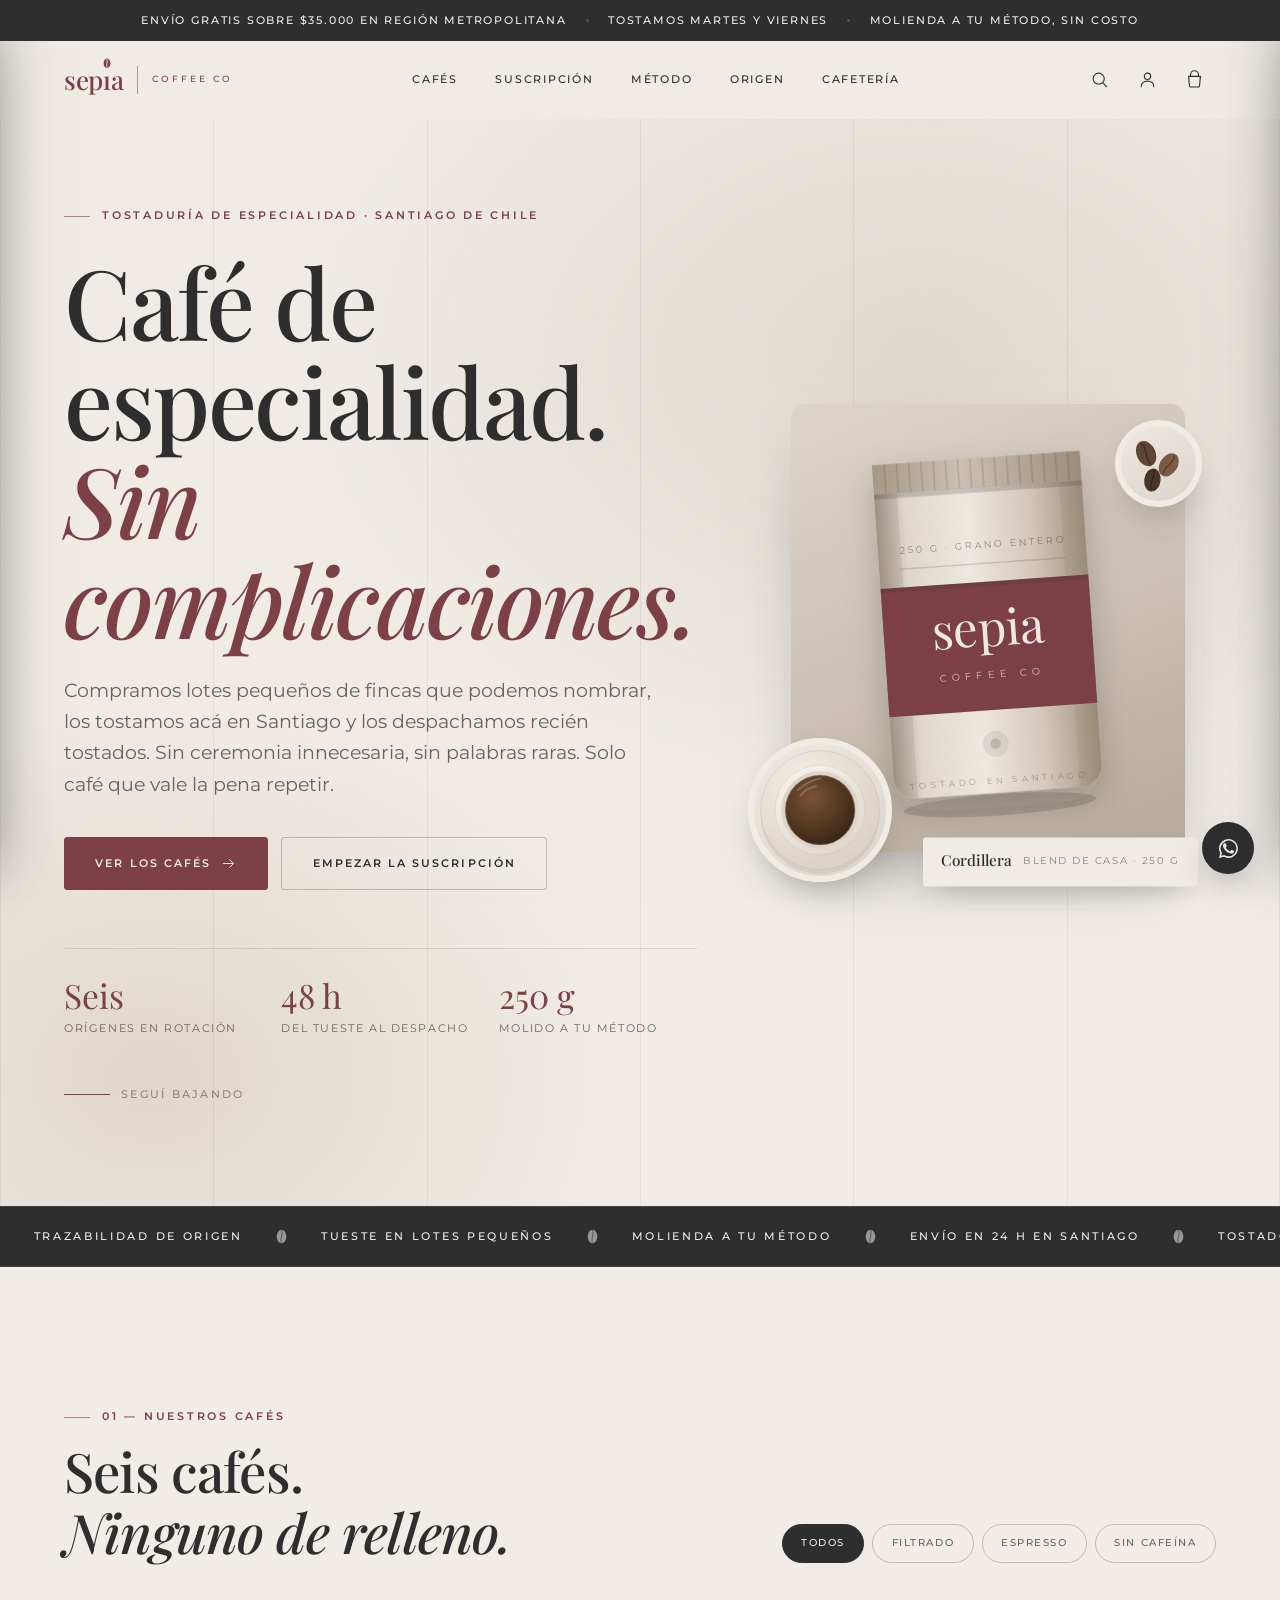
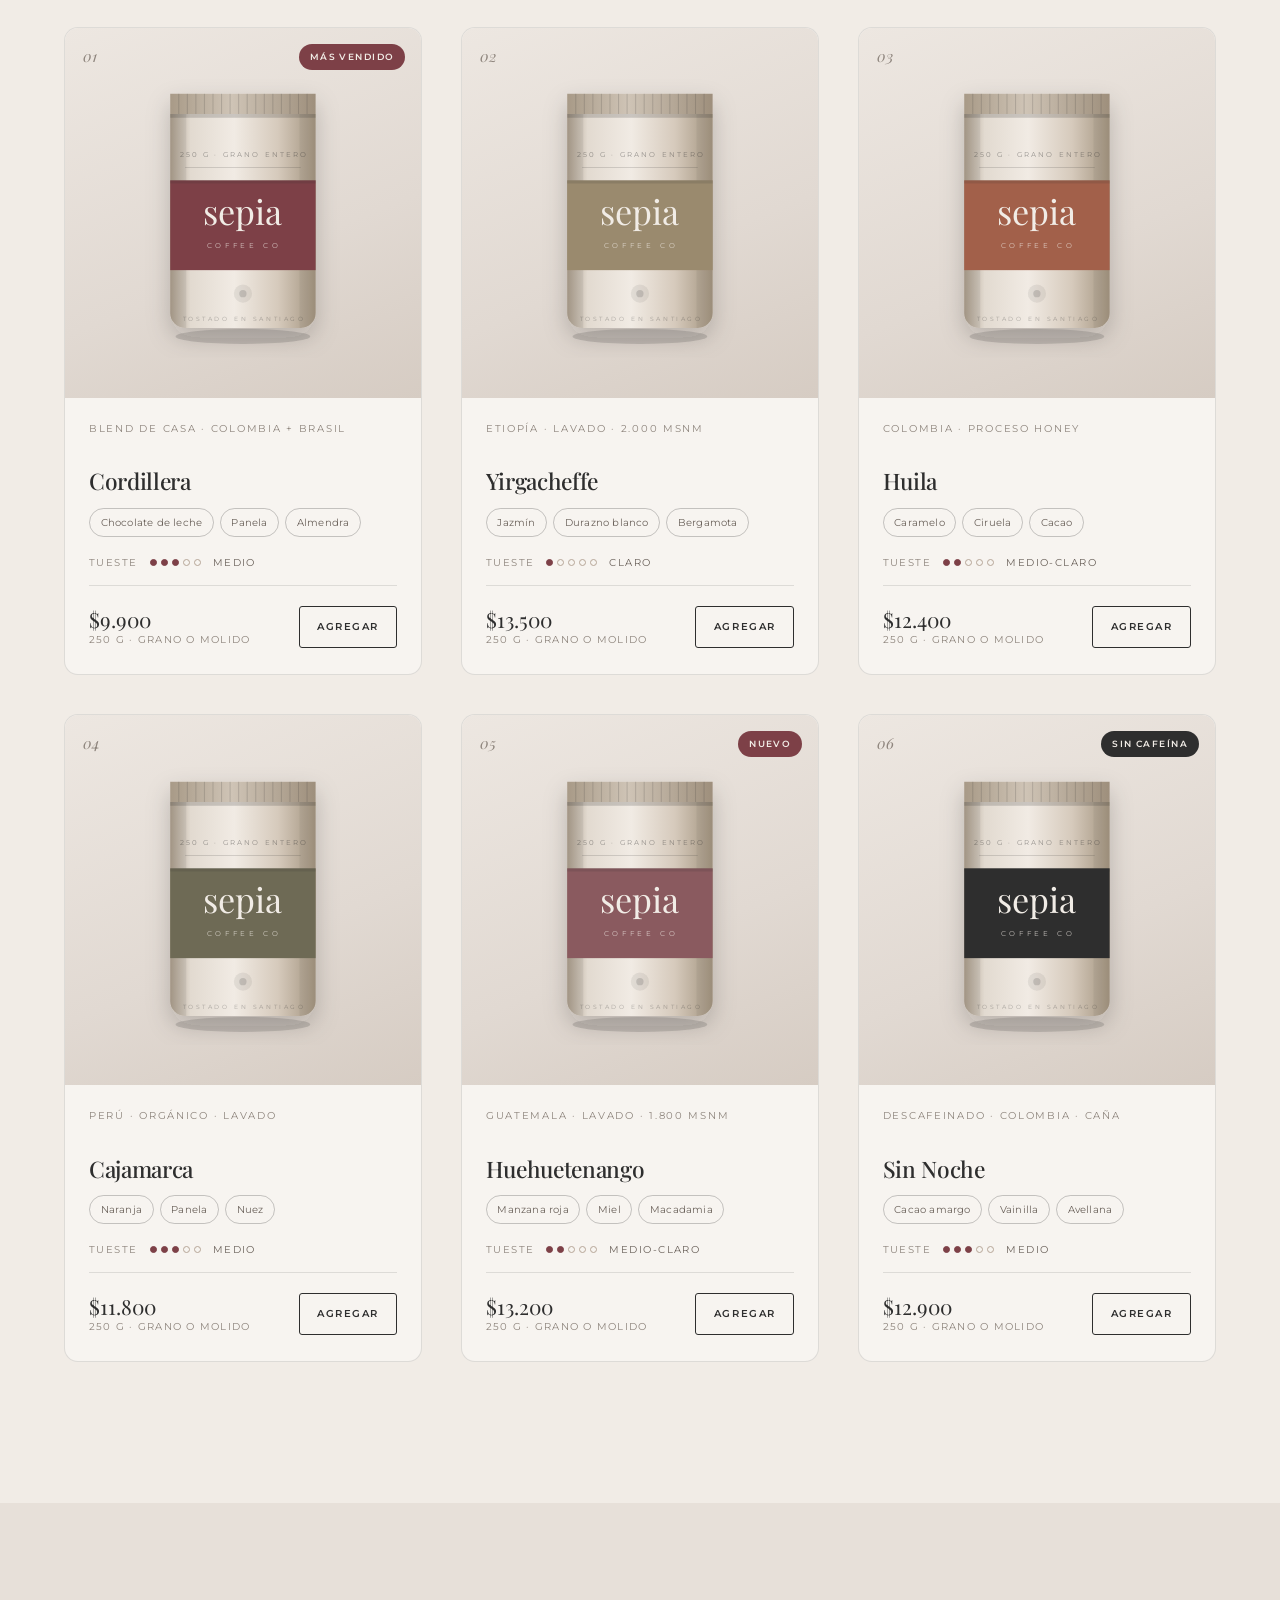
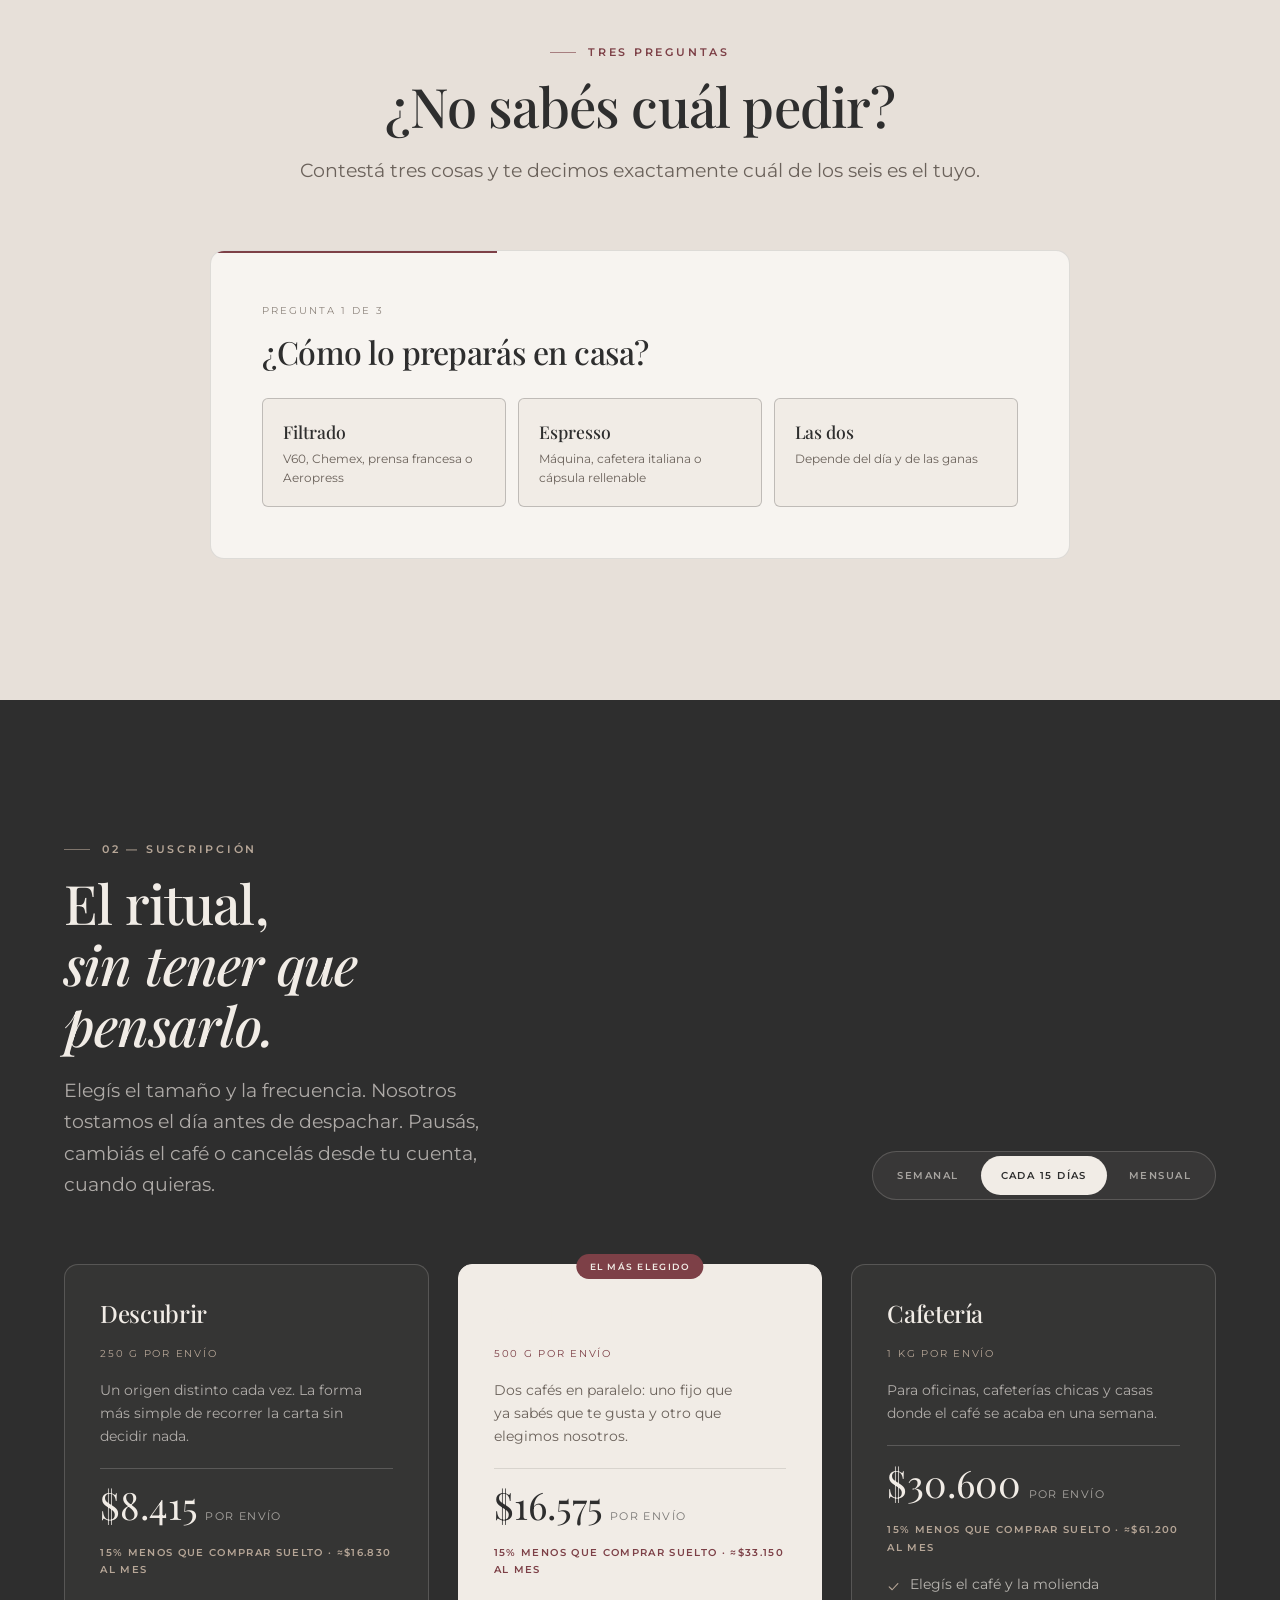
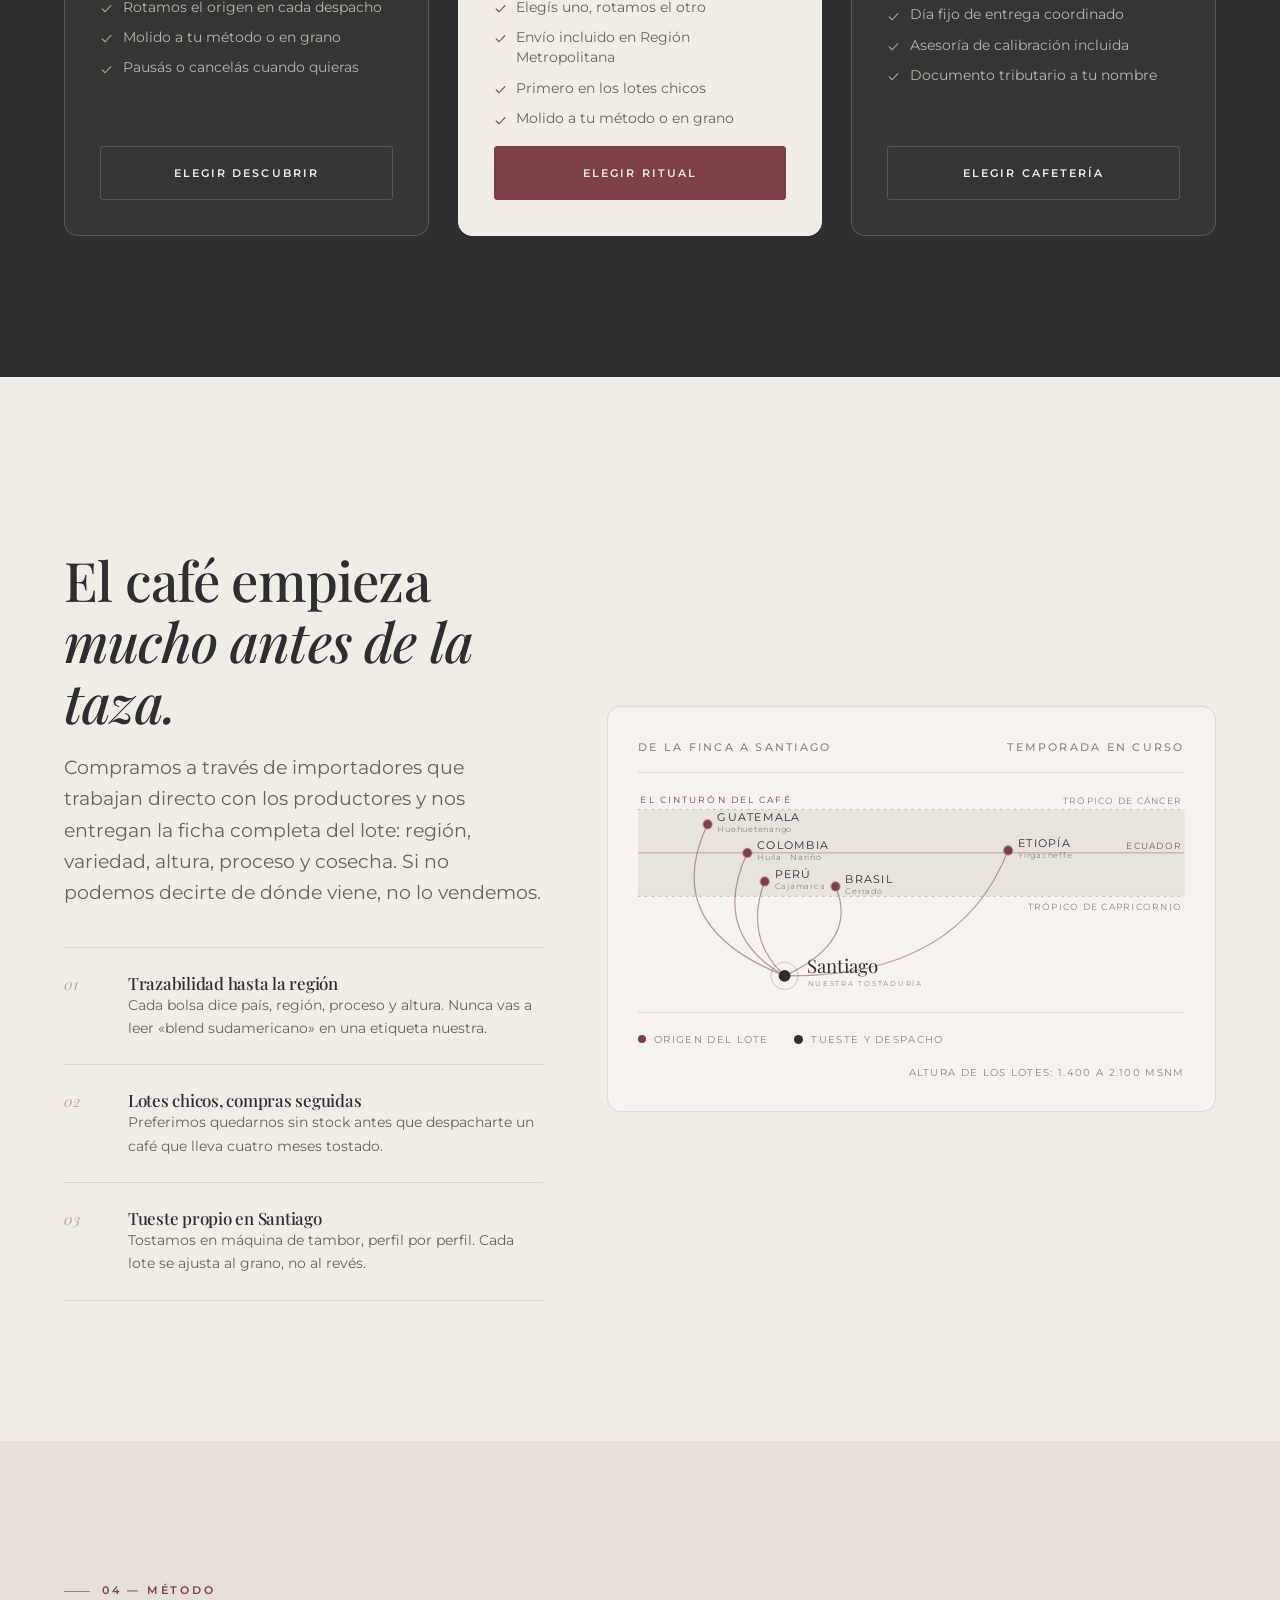
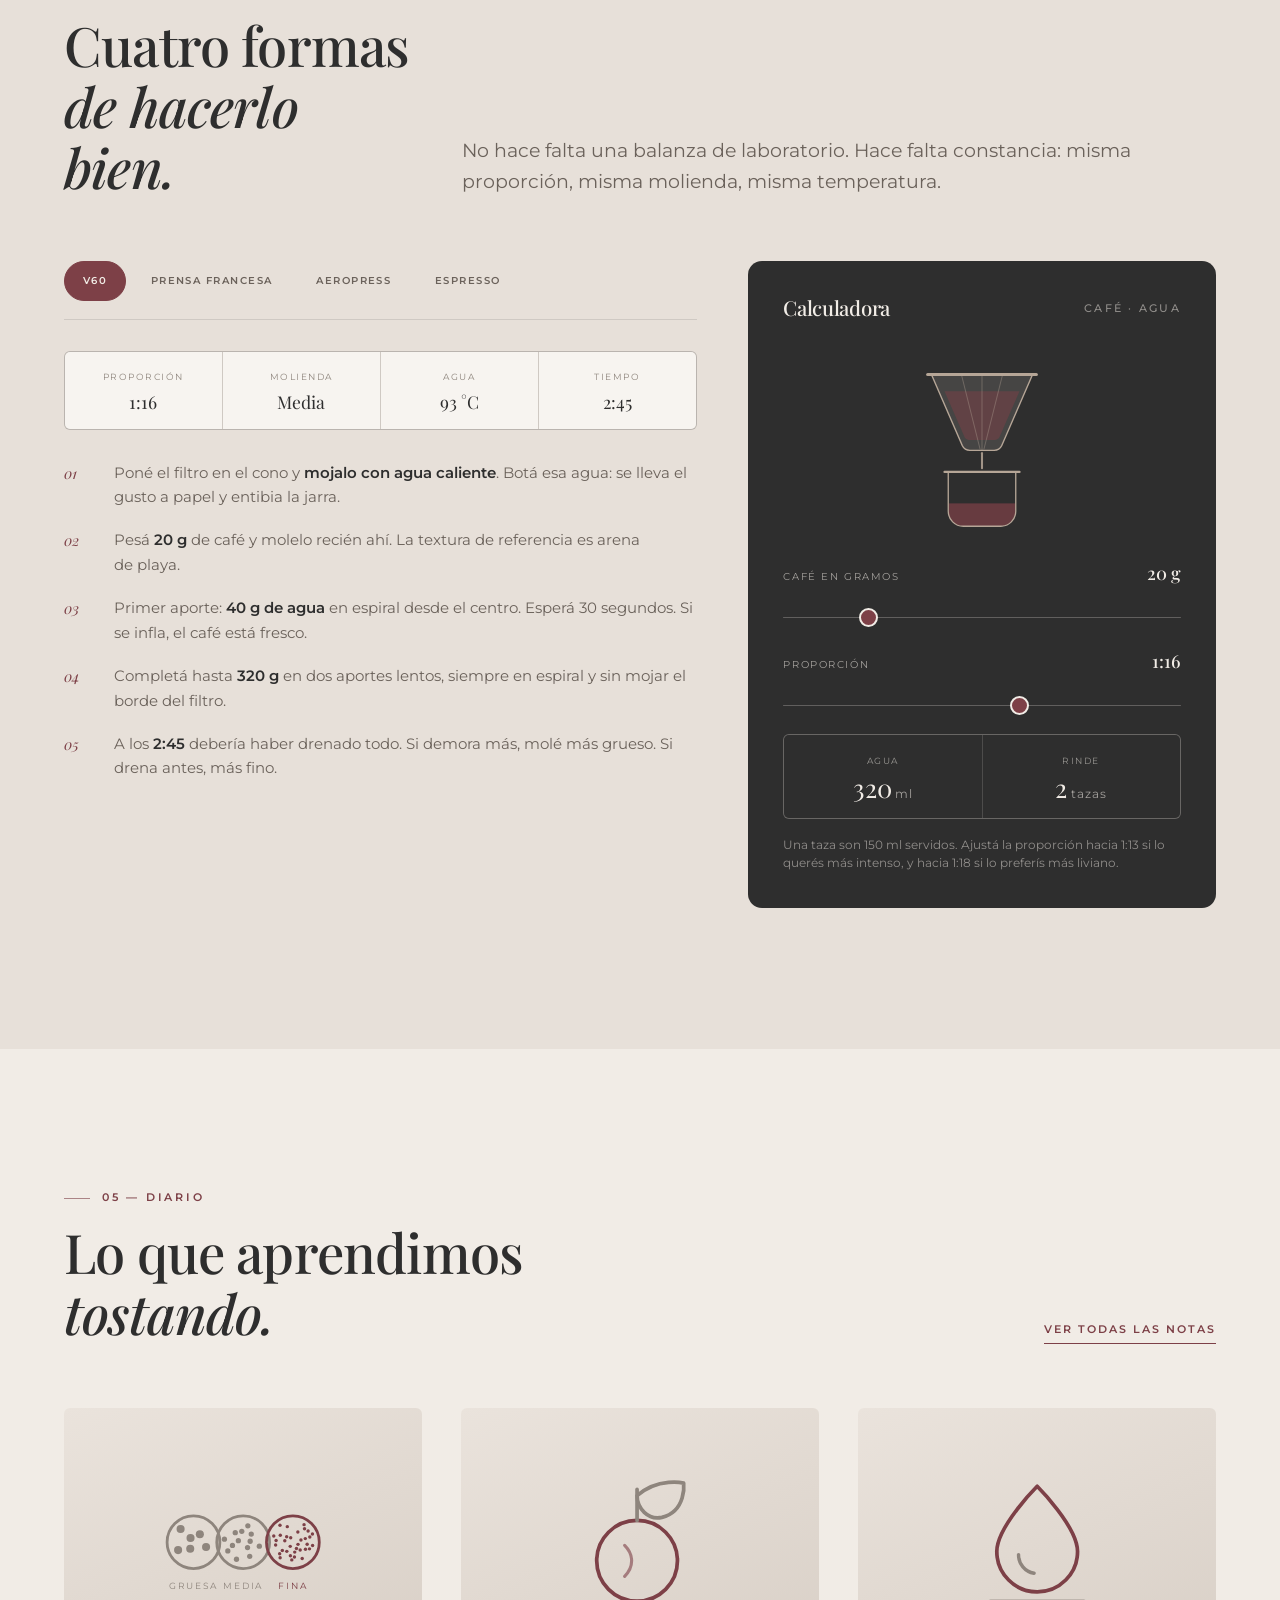
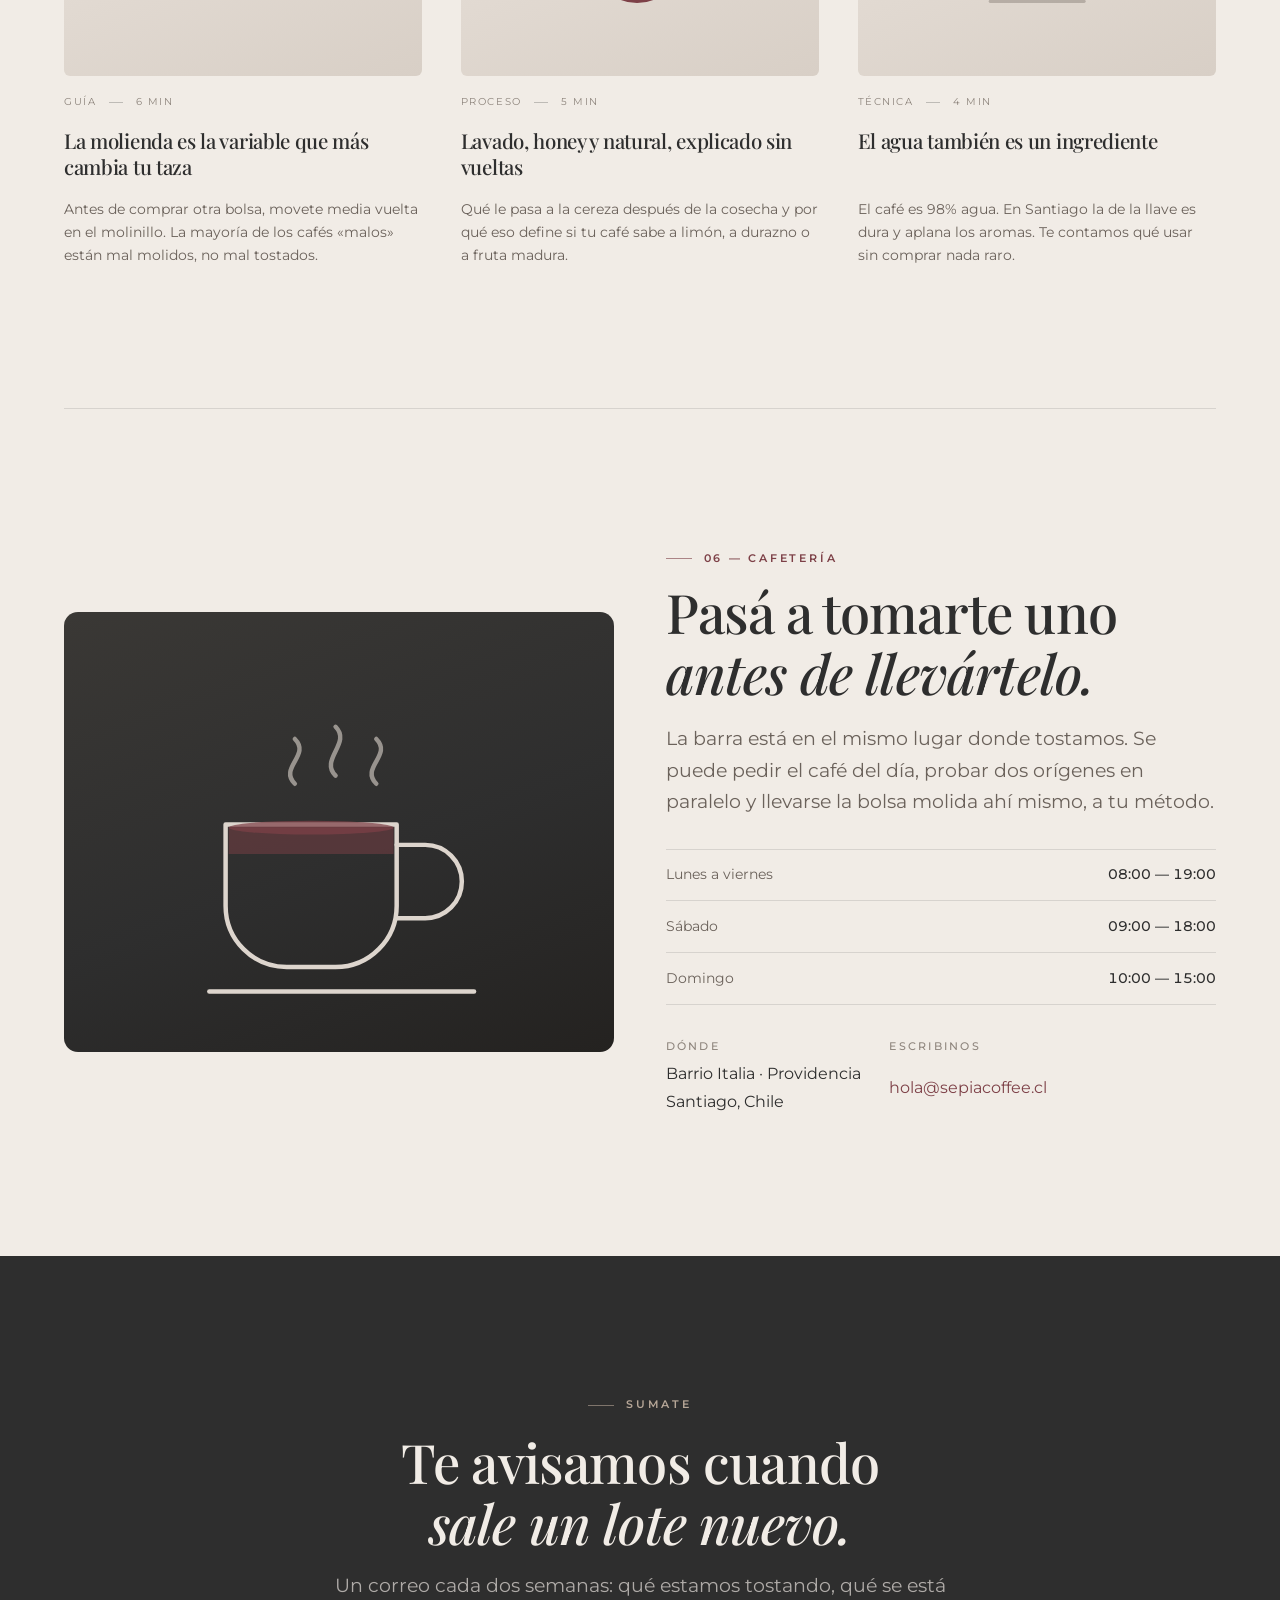
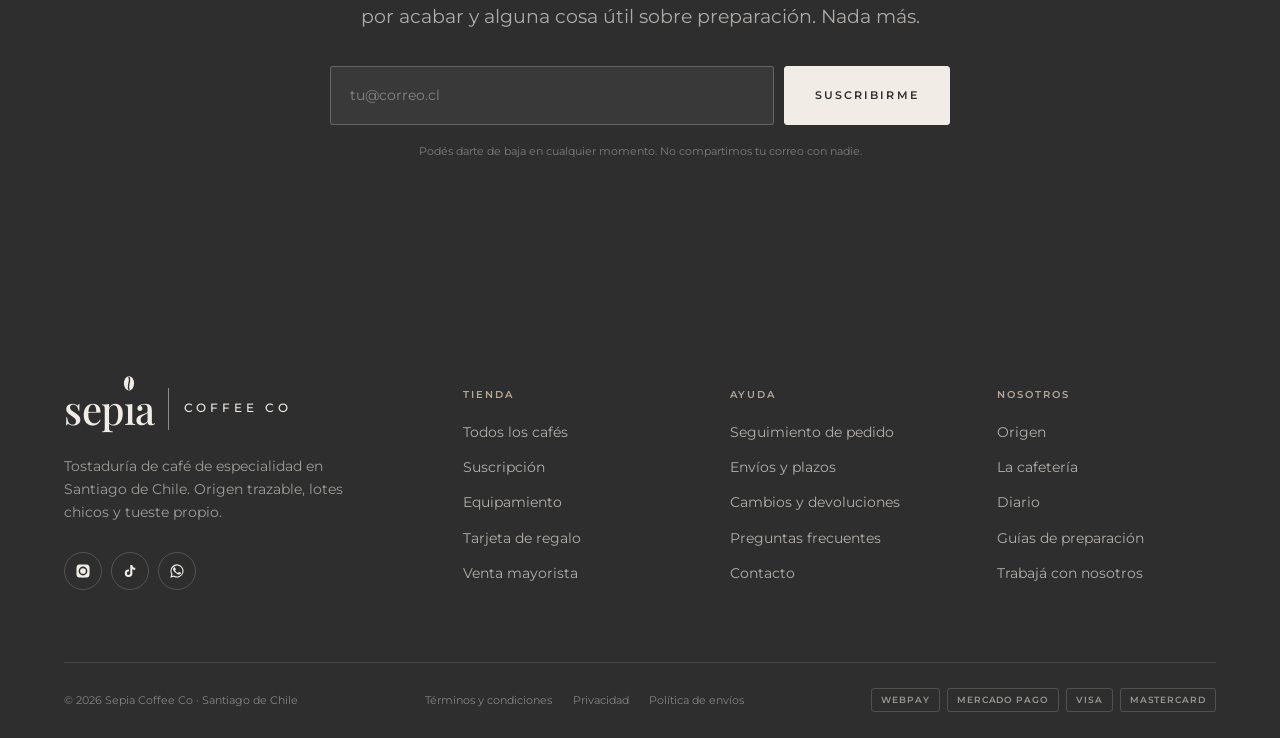
==== v1-editorial.html @ 73be1cf4 "Rehace la portada con la arquitectura de una tienda headless Calca la estructura de chamberlaincoffe" ====
<!DOCTYPE html>
<html lang="es-CL">
<head>
<meta charset="UTF-8" />
<meta name="viewport" content="width=device-width, initial-scale=1, viewport-fit=cover" />
<title>Sepia Coffee Co — Café de especialidad tostado en Santiago</title>
<meta name="description" content="Tostaduría de café de especialidad en Santiago. Origen trazable, tueste en lotes pequeños y molienda a tu método. Envío en 24 h en Región Metropolitana." />
<meta name="theme-color" content="#F1ECE6" />
<link rel="canonical" href="https://sepiacoffee.cl/" />

<meta property="og:type" content="website" />
<meta property="og:site_name" content="Sepia Coffee Co" />
<meta property="og:locale" content="es_CL" />
<meta property="og:title" content="Sepia Coffee Co — Café de especialidad tostado en Santiago" />
<meta property="og:description" content="Origen trazable, tueste en lotes pequeños y molienda a tu método." />
<meta property="og:url" content="https://sepiacoffee.cl/" />
<meta name="twitter:card" content="summary_large_image" />

<link rel="preconnect" href="https://fonts.googleapis.com" />
<link rel="preconnect" href="https://fonts.gstatic.com" crossorigin />
<link href="https://fonts.googleapis.com/css2?family=Playfair+Display:ital,wght@0,400;0,500;0,600;0,700;1,400;1,500&family=Montserrat:wght@300;400;500;600&display=swap" rel="stylesheet" />

<style>
/* ============================================================
   SEPIA COFFEE CO — Sistema de diseño
   Paleta oficial de marca. Nunca blanco puro, nunca frío.
   ============================================================ */
:root{
  /* Paleta de marca */
  --crema:#F1ECE6;
  --arena:#DDD5CD;
  --taupe:#B6A697;
  --vino:#7D4047;
  --carbon:#2E2E2E;

  /* Derivados cálidos */
  --papel:#F7F4F0;
  --arena-claro:#E7E0D9;
  --vino-hondo:#5E2F35;
  --vino-claro:#9A5A61;
  --carbon-suave:#3A3835;
  --tinta:#2E2E2E;
  --tinta-media:#6B625B;
  --tinta-tenue:#8E857D;
  --linea:rgba(46,46,46,.13);
  --linea-fuerte:rgba(46,46,46,.26);
  --linea-clara:rgba(241,236,230,.18);

  /* Tipografía */
  --serif:'Playfair Display',Georgia,'Times New Roman',serif;
  --sans:'Montserrat',-apple-system,BlinkMacSystemFont,'Segoe UI',Helvetica,Arial,sans-serif;

  /* Métrica */
  --ancho:1280px;
  --gutter:clamp(20px,5vw,64px);
  --seccion:clamp(72px,11vw,150px);
  --r-sm:3px;
  --r-md:6px;
  --r-lg:14px;

  /* Movimiento */
  --ease:cubic-bezier(.22,.61,.36,1);
  --ease-suave:cubic-bezier(.4,0,.2,1);
}

*,*::before,*::after{box-sizing:border-box;margin:0;padding:0}
html{-webkit-text-size-adjust:100%;scroll-behavior:smooth;scroll-padding-top:96px}
body{
  font-family:var(--sans);
  font-weight:400;
  font-size:16px;
  line-height:1.7;
  color:var(--tinta);
  background:var(--crema);
  -webkit-font-smoothing:antialiased;
  -moz-osx-font-smoothing:grayscale;
  overflow-x:clip;
  font-variant-ligatures:common-ligatures;
}
img,svg{display:block;max-width:100%}
button,input,select,textarea{font:inherit;color:inherit}
button{background:none;border:0;cursor:pointer}
a{color:inherit;text-decoration:none}
ul,ol{list-style:none}

/* Grano sobre toda la página: le quita frialdad digital */
body::after{
  content:"";position:fixed;inset:0;z-index:9998;pointer-events:none;
  opacity:.035;mix-blend-mode:multiply;
  background-image:url("data:image/svg+xml,%3Csvg xmlns='http://www.w3.org/2000/svg' width='220' height='220'%3E%3Cfilter id='n'%3E%3CfeTurbulence type='fractalNoise' baseFrequency='.82' numOctaves='4' stitchTiles='stitch'/%3E%3C/filter%3E%3Crect width='220' height='220' filter='url(%23n)'/%3E%3C/svg%3E");
}

/* ---------- Tipografía ---------- */
.display{
  font-family:var(--serif);font-weight:500;
  line-height:1.02;letter-spacing:-.022em;
  font-size:clamp(2.9rem,7.6vw,6.1rem);
}
h1,h2,h3,h4{font-family:var(--serif);font-weight:500;line-height:1.12;letter-spacing:-.015em}
h2{font-size:clamp(2rem,4.6vw,3.4rem)}
h3{font-size:clamp(1.3rem,2.2vw,1.75rem)}
h4{font-size:1.06rem;line-height:1.3}
em,.it{font-style:italic}
p{text-wrap:pretty}

.eyebrow{
  font-family:var(--sans);font-size:.665rem;font-weight:600;
  letter-spacing:.26em;text-transform:uppercase;
  color:var(--vino);display:flex;align-items:center;gap:.75rem;
}
.eyebrow::before{content:"";width:26px;height:1px;background:currentColor;flex:none;opacity:.6}
.eyebrow.centrado{justify-content:center}
.eyebrow.sobre-oscuro{color:var(--taupe)}

.lead{font-size:clamp(1.02rem,1.45vw,1.2rem);line-height:1.68;color:var(--tinta-media);max-width:58ch}
.micro{font-size:.7rem;letter-spacing:.2em;text-transform:uppercase;font-weight:500;color:var(--tinta-tenue)}
.num{font-family:var(--serif);font-style:italic;color:var(--taupe);font-size:.95rem}

/* ---------- Layout ---------- */
.wrap{width:100%;max-width:var(--ancho);margin-inline:auto;padding-inline:var(--gutter)}
.seccion{padding-block:var(--seccion);position:relative}
.oscuro{background:var(--carbon);color:var(--crema)}
.oscuro .lead{color:rgba(241,236,230,.66)}
.oscuro .micro{color:rgba(241,236,230,.5)}
.oscuro h2,.oscuro h3{color:var(--crema)}
.arena{background:var(--arena-claro)}

.sec-cabecera{display:grid;gap:1.5rem;margin-bottom:clamp(2.5rem,5vw,4.5rem)}
@media(min-width:900px){
  .sec-cabecera{grid-template-columns:1fr auto;align-items:end;gap:3rem}
  .sec-cabecera .sec-texto{max-width:min(44ch,100%)}
}
.sec-cabecera h2{margin-top:.9rem}

.regla{height:1px;background:var(--linea);border:0}
.oscuro .regla{background:var(--linea-clara)}

/* ---------- Botones ---------- */
.btn{
  --bg:var(--vino);--fg:var(--crema);--bd:var(--vino);
  display:inline-flex;align-items:center;justify-content:center;gap:.65rem;
  padding:1.02rem 1.9rem;background:var(--bg);color:var(--fg);
  border:1px solid var(--bd);border-radius:var(--r-sm);
  font-size:.71rem;font-weight:600;letter-spacing:.18em;text-transform:uppercase;
  position:relative;overflow:hidden;isolation:isolate;
  transition:color .4s var(--ease),border-color .4s var(--ease);
  text-align:center;
}
.btn::before{
  content:"";position:absolute;inset:0;z-index:-1;background:var(--carbon);
  transform:translateY(101%);transition:transform .46s var(--ease);
}
.btn:hover::before,.btn:focus-visible::before{transform:translateY(0)}
.btn:hover,.btn:focus-visible{color:var(--crema);border-color:var(--carbon)}
.btn .flecha{transition:transform .4s var(--ease)}
.btn:hover .flecha{transform:translateX(4px)}

.btn.fantasma{--bg:transparent;--fg:var(--tinta);--bd:var(--linea-fuerte)}
.btn.fantasma::before{background:var(--vino)}
.btn.claro{--bg:var(--crema);--fg:var(--carbon);--bd:var(--crema)}
.btn.claro::before{background:var(--vino)}
.btn.contorno-claro{--bg:transparent;--fg:var(--crema);--bd:var(--linea-clara)}
.btn.contorno-claro::before{background:var(--crema)}
.btn.contorno-claro:hover,.btn.contorno-claro:focus-visible{color:var(--carbon);border-color:var(--crema)}
.btn.bloque{width:100%}
.btn.chico{padding:.78rem 1.35rem;font-size:.655rem}

.enlace{
  display:inline-flex;align-items:center;gap:.55rem;
  font-size:.7rem;font-weight:600;letter-spacing:.18em;text-transform:uppercase;
  color:var(--vino);padding-bottom:.32rem;position:relative;
}
.enlace::after{
  content:"";position:absolute;left:0;bottom:0;width:100%;height:1px;
  background:currentColor;transform:scaleX(1);transform-origin:right;
  transition:transform .42s var(--ease);
}
.enlace:hover::after,.enlace:focus-visible::after{transform:scaleX(0)}
.oscuro .enlace{color:var(--taupe)}

:where(a,button,input,select,summary,[tabindex]):focus-visible{
  outline:2px solid var(--vino);outline-offset:3px;border-radius:2px;
}
.oscuro :where(a,button,input,select):focus-visible{outline-color:var(--taupe)}

/* ---------- Logotipo ---------- */
.logo{display:inline-flex;align-items:center;gap:.85rem;color:var(--vino);--fondo-logo:var(--crema)}
.logo .palabra{
  font-family:var(--serif);font-weight:500;font-size:1.62rem;
  letter-spacing:-.012em;line-height:1;position:relative;display:inline-block;white-space:nowrap;
}
.logo .i-grano{position:relative;display:inline-block}
.logo .i-grano svg{
  position:absolute;left:50%;top:-.35em;transform:translateX(-50%);
  width:.3em;height:.42em;fill:currentColor;
}
.logo .barra{width:1px;height:1.75rem;background:currentColor;opacity:.5}
.logo .co{
  font-family:var(--sans);font-size:.545rem;font-weight:500;
  letter-spacing:.34em;text-transform:uppercase;padding-left:.06em;white-space:nowrap;
}
@media(max-width:420px){
  .logo{gap:.55rem}
  .logo .palabra{font-size:1.34rem}
  .logo .barra{height:1.45rem}
  .logo .co{font-size:.47rem;letter-spacing:.26em}
}
.logo.inverso{color:var(--crema);--fondo-logo:var(--carbon)}
.logo.grande .palabra{font-size:2.5rem}
.logo.grande .barra{height:2.6rem}
.logo.grande .co{font-size:.72rem}

/* ---------- Barra de anuncio ---------- */
.anuncio{
  background:var(--carbon);color:var(--crema);
  font-size:.665rem;letter-spacing:.17em;text-transform:uppercase;font-weight:500;
  position:relative;z-index:60;overflow:hidden;
}
.anuncio-pista{display:flex;align-items:center;justify-content:center;gap:1.2rem;padding:.72rem var(--gutter);text-align:center}
.anuncio .punto{width:3px;height:3px;border-radius:50%;background:var(--vino);flex:none}
.anuncio-item{white-space:nowrap}
@media(max-width:720px){.opcional{display:none}}
.solo-movil{display:none}
@media(max-width:560px){
  .anuncio-pista{font-size:.6rem;letter-spacing:.13em;padding-block:.62rem}
  .solo-movil{display:inline}
  .solo-ancho{display:none}
}
@media(max-width:600px){
  .cabecera-acciones .icono-btn.secundario{display:none}
}

/* ---------- Cabecera ---------- */
.cabecera{
  position:sticky;top:0;z-index:70;
  background:rgba(241,236,230,0);
  transition:background .45s var(--ease),box-shadow .45s var(--ease),border-color .45s var(--ease);
  border-bottom:1px solid transparent;
}
.cabecera.fija{
  background:rgba(241,236,230,.92);
  backdrop-filter:saturate(180%) blur(14px);
  -webkit-backdrop-filter:saturate(180%) blur(14px);
  border-bottom-color:var(--linea);
}
.cabecera-fila{
  display:flex;align-items:center;justify-content:space-between;gap:1.5rem;
  padding-block:1.1rem;transition:padding .45s var(--ease);
}
.cabecera.fija .cabecera-fila{padding-block:.78rem}

.nav{display:none;align-items:center;gap:2.35rem}
@media(min-width:1000px){.nav{display:flex}}
.nav a{
  font-size:.695rem;font-weight:500;letter-spacing:.155em;text-transform:uppercase;
  position:relative;padding-block:.4rem;color:var(--tinta);
}
.nav a::after{
  content:"";position:absolute;left:0;bottom:0;width:100%;height:1px;background:var(--vino);
  transform:scaleX(0);transform-origin:left;transition:transform .4s var(--ease);
}
.nav a:hover::after,.nav a:focus-visible::after{transform:scaleX(1)}

.cabecera-acciones{display:flex;align-items:center;gap:.35rem}
.icono-btn{
  width:42px;height:42px;display:grid;place-items:center;border-radius:50%;
  color:var(--tinta);transition:background .3s var(--ease),color .3s var(--ease);position:relative;
}
.icono-btn:hover{background:rgba(46,46,46,.06)}
.icono-btn svg{width:19px;height:19px;stroke:currentColor;stroke-width:1.4;fill:none;stroke-linecap:round;stroke-linejoin:round}
.contador{
  position:absolute;top:5px;right:4px;min-width:17px;height:17px;padding:0 4px;
  background:var(--vino);color:var(--crema);border-radius:9px;
  font-size:.6rem;font-weight:600;display:grid;place-items:center;line-height:1;
  transform:scale(0);transition:transform .34s var(--ease);font-family:var(--sans);
}
.contador.visible{transform:scale(1)}
.hamburguesa{display:grid}
@media(min-width:1000px){.hamburguesa{display:none}}

/* Barra de progreso de lectura */
.progreso{position:absolute;left:0;bottom:-1px;height:1.5px;background:var(--vino);width:0;transition:width .1s linear;z-index:2}

/* ---------- Revelados al scroll ---------- */
.rev{opacity:0;transform:translateY(24px);transition:opacity .85s var(--ease),transform .85s var(--ease)}
.rev.visto{opacity:1;transform:none}
.rev-d1{transition-delay:.08s}.rev-d2{transition-delay:.16s}.rev-d3{transition-delay:.24s}
.rev-d4{transition-delay:.32s}.rev-d5{transition-delay:.4s}.rev-d6{transition-delay:.48s}
@media(prefers-reduced-motion:reduce){
  *,*::before,*::after{animation-duration:.001ms !important;animation-iteration-count:1 !important;transition-duration:.001ms !important;scroll-behavior:auto !important}
  .rev{opacity:1;transform:none}
}

/* ============================================================
   PORTADA
   ============================================================ */
.portada{position:relative;overflow:hidden;padding-block:clamp(3rem,7vw,5.5rem) clamp(4rem,8vw,7rem)}
.portada-fondo{position:absolute;inset:0;z-index:0;pointer-events:none}
.portada-fondo::before{
  content:"";position:absolute;inset:0;
  background:
    radial-gradient(70% 58% at 72% 22%,rgba(221,213,205,.85),transparent 68%),
    radial-gradient(52% 48% at 12% 88%,rgba(182,166,151,.3),transparent 70%);
}
/* Retícula editorial de un pixel */
.reticula{position:absolute;inset:0;display:grid;grid-template-columns:repeat(6,1fr);opacity:.5}
.reticula span{border-left:1px solid var(--linea)}
.reticula span:last-child{border-right:1px solid var(--linea)}
@media(max-width:768px){.reticula{grid-template-columns:repeat(3,1fr)}}

.portada-rejilla{position:relative;z-index:1;display:grid;gap:clamp(3rem,6vw,4rem);align-items:center}
@media(min-width:1000px){.portada-rejilla{grid-template-columns:1.04fr .96fr;gap:clamp(3rem,5vw,5rem)}}

.portada h1{margin:1.6rem 0 1.7rem}
.portada h1 .linea2{display:block;font-style:italic;color:var(--vino)}
.portada .lead{max-width:46ch}
.portada-ctas{display:flex;flex-wrap:wrap;gap:.85rem;margin-top:2.3rem}
@media(max-width:400px){.portada-ctas .btn{width:100%}}

.portada-datos{
  display:grid;grid-template-columns:repeat(3,1fr);gap:1.2rem;
  margin-top:clamp(2.5rem,5vw,3.6rem);padding-top:1.9rem;border-top:1px solid var(--linea);
}
.portada-datos dt{font-family:var(--serif);font-size:clamp(1.5rem,3vw,2.1rem);line-height:1;color:var(--vino);margin-bottom:.5rem}
.portada-datos dd{font-size:.665rem;letter-spacing:.15em;text-transform:uppercase;color:var(--tinta-media);line-height:1.5}
@media(max-width:520px){
  .portada-datos{grid-template-columns:1fr;gap:0}
  .portada-datos>div{display:flex;align-items:baseline;gap:.9rem;padding-block:.75rem;border-bottom:1px solid var(--linea)}
  .portada-datos>div:last-child{border-bottom:0}
  .portada-datos dt{margin:0;min-width:3.2rem}
}

/* Collage de portada */
.collage{position:relative;aspect-ratio:4/4.6;max-width:540px;margin-inline:auto;width:100%}
.marco{
  position:absolute;border-radius:var(--r-lg);overflow:hidden;
  background:linear-gradient(158deg,#E0D8D0 0%,#CEC3B6 54%,#B9AC9B 100%);
  box-shadow:0 34px 70px -32px rgba(46,46,46,.5);
}
.marco::after{
  content:"";position:absolute;inset:0;pointer-events:none;opacity:.07;mix-blend-mode:multiply;
  background-image:url("data:image/svg+xml,%3Csvg xmlns='http://www.w3.org/2000/svg' width='140' height='140'%3E%3Cfilter id='g'%3E%3CfeTurbulence type='fractalNoise' baseFrequency='.9' numOctaves='3'/%3E%3C/filter%3E%3Crect width='140' height='140' filter='url(%23g)'/%3E%3C/svg%3E");
}
.marco-principal{inset:0 3% 11% 7%}
.marco-principal svg.arte{width:100%;height:100%}
.marco-flotante{
  position:absolute;border-radius:50%;overflow:hidden;
  background:linear-gradient(150deg,#EFE9E3,#DDD5CD);
  box-shadow:0 18px 40px -18px rgba(46,46,46,.45);
  border:6px solid var(--crema);
}
.marco-taza{width:33%;left:-3%;bottom:5%;z-index:3}
.marco-granos{width:20%;right:-1%;top:3%;z-index:3}
.marco-flotante svg{width:100%;height:100%}

.pie-foto{
  position:absolute;right:0;bottom:9%;transform:translateY(50%);z-index:4;
  background:var(--crema);padding:.72rem 1.15rem;border-radius:var(--r-sm);
  box-shadow:0 12px 30px -14px rgba(46,46,46,.4);
  display:flex;align-items:center;gap:.7rem;white-space:nowrap;
}
.pie-foto strong{font-family:var(--serif);font-weight:500;font-size:.95rem}
.pie-foto span{font-size:.6rem;letter-spacing:.16em;text-transform:uppercase;color:var(--tinta-tenue)}
.anillo{
  position:absolute;left:-9%;top:6%;width:34%;aspect-ratio:1;border-radius:50%;
  border:1px solid var(--vino);opacity:.3;z-index:0;
}

.cue{display:none;align-items:center;gap:.7rem;margin-top:3rem;color:var(--tinta-tenue)}
@media(min-width:1000px){.cue{display:flex}}
.cue .barra-cue{width:46px;height:1px;background:var(--linea-fuerte);position:relative;overflow:hidden}
.cue .barra-cue::after{content:"";position:absolute;inset:0;background:var(--vino);animation:desliza 2.4s var(--ease) infinite}
@keyframes desliza{0%{transform:translateX(-100%)}60%,100%{transform:translateX(100%)}}

/* ============================================================
   CINTA DE ATRIBUTOS
   ============================================================ */
.cinta{
  background:var(--carbon);color:var(--crema);
  padding-block:1.25rem;overflow:hidden;position:relative;
  border-block:1px solid rgba(241,236,230,.1);
}
.cinta-pista{display:flex;width:max-content;animation:corre 42s linear infinite}
.cinta:hover .cinta-pista{animation-play-state:paused}
@keyframes corre{to{transform:translateX(-50%)}}
.cinta-grupo{display:flex;align-items:center;flex:none}
.cinta-grupo span{
  font-size:.7rem;letter-spacing:.24em;text-transform:uppercase;font-weight:500;
  padding-inline:2.1rem;white-space:nowrap;
}
.cinta-grupo svg{width:11px;height:15px;flex:none;opacity:.55}

/* ============================================================
   CATÁLOGO
   ============================================================ */
.filtros{display:flex;flex-wrap:wrap;gap:.5rem;align-items:center}
.filtro{
  padding:.6rem 1.15rem;border:1px solid var(--linea-fuerte);border-radius:100px;
  font-size:.655rem;font-weight:500;letter-spacing:.15em;text-transform:uppercase;
  color:var(--tinta-media);transition:all .34s var(--ease);white-space:nowrap;
}
.filtro:hover{border-color:var(--vino);color:var(--vino)}
.filtro[aria-pressed="true"]{background:var(--carbon);border-color:var(--carbon);color:var(--crema)}

.rejilla-cafes{display:grid;gap:clamp(1.6rem,3vw,2.4rem);grid-template-columns:1fr}
@media(min-width:620px){.rejilla-cafes{grid-template-columns:repeat(2,1fr)}}
@media(min-width:1000px){.rejilla-cafes{grid-template-columns:repeat(3,1fr)}}

.cafe{
  display:flex;flex-direction:column;background:var(--papel);
  border:1px solid var(--linea);border-radius:var(--r-lg);overflow:hidden;
  transition:transform .5s var(--ease),box-shadow .5s var(--ease),border-color .5s var(--ease),opacity .4s var(--ease);
}
.cafe:hover{transform:translateY(-6px);box-shadow:0 30px 60px -34px rgba(46,46,46,.5);border-color:var(--taupe)}
.cafe.oculto{display:none}

.cafe-visual{
  position:relative;aspect-ratio:1/1.04;
  background:linear-gradient(158deg,#EDE7E1 0%,#E1D9D2 60%,#D6CCC3 100%);
  display:grid;place-items:center;overflow:hidden;
}
.cafe-visual svg.bolsa{width:60%;height:auto;transition:transform .62s var(--ease)}
.cafe:hover .cafe-visual svg.bolsa{transform:translateY(-8px) scale(1.045)}
.cafe-indice{
  position:absolute;top:1.05rem;left:1.15rem;font-family:var(--serif);font-style:italic;
  font-size:.95rem;color:var(--tinta-tenue);
}
.etiqueta{
  position:absolute;top:1rem;right:1rem;background:var(--vino);color:var(--crema);
  padding:.34rem .68rem;border-radius:100px;
  font-size:.565rem;font-weight:600;letter-spacing:.16em;text-transform:uppercase;
}
.etiqueta.neutra{background:var(--carbon)}

.cafe-cuerpo{padding:1.5rem 1.5rem 1.65rem;display:flex;flex-direction:column;flex:1;gap:.9rem}
.cafe-origen{font-size:.635rem;letter-spacing:.17em;text-transform:uppercase;color:var(--tinta-tenue);line-height:1.45}
@media(min-width:620px){.cafe-origen{min-height:2.9em}}
.cafe h3{font-size:1.42rem;margin-top:.15rem}
.notas{display:flex;flex-wrap:wrap;gap:.38rem}
.nota{
  font-size:.635rem;padding:.3rem .66rem;border:1px solid var(--linea-fuerte);
  border-radius:100px;color:var(--tinta-media);letter-spacing:.02em;
}
.medidor{display:flex;align-items:center;gap:.75rem;padding-top:.2rem}
.medidor-etq{font-size:.6rem;letter-spacing:.15em;text-transform:uppercase;color:var(--tinta-tenue);flex:none}
.puntos{display:flex;gap:4px}
.puntos i{width:7px;height:7px;border-radius:50%;border:1px solid var(--taupe);background:transparent}
.puntos i.lleno{background:var(--vino);border-color:var(--vino)}
.cafe-pie{
  margin-top:auto;padding-top:1.2rem;border-top:1px solid var(--linea);
  display:flex;align-items:center;justify-content:space-between;gap:1rem;
}
.precio{font-family:var(--serif);font-size:1.3rem;line-height:1}
.precio small{font-family:var(--sans);font-size:.6rem;letter-spacing:.13em;text-transform:uppercase;color:var(--tinta-tenue);display:block;margin-top:.3rem}
.agregar{
  display:inline-flex;align-items:center;gap:.5rem;padding:.72rem 1.1rem;
  border:1px solid var(--carbon);border-radius:var(--r-sm);
  font-size:.635rem;font-weight:600;letter-spacing:.15em;text-transform:uppercase;
  transition:background .34s var(--ease),color .34s var(--ease);white-space:nowrap;
}
.agregar:hover{background:var(--carbon);color:var(--crema)}
.agregar.hecho{background:var(--vino);border-color:var(--vino);color:var(--crema)}
.vacio{grid-column:1/-1;text-align:center;padding:3.5rem 1rem;color:var(--tinta-tenue);font-family:var(--serif);font-style:italic;font-size:1.15rem}

/* ============================================================
   RECOMENDADOR
   ============================================================ */
.recomendador{
  background:var(--papel);border:1px solid var(--linea);border-radius:var(--r-lg);
  padding:clamp(1.75rem,4vw,3.2rem);max-width:860px;margin-inline:auto;position:relative;overflow:hidden;
}
.reco-progreso{position:absolute;top:0;left:0;height:2px;background:var(--vino);width:33.33%;transition:width .5s var(--ease)}
.paso{display:none}
.paso.activo{display:block;animation:entra .5s var(--ease) both}
@keyframes entra{from{opacity:0;transform:translateY(14px)}to{opacity:1;transform:none}}
.paso-num{font-size:.63rem;letter-spacing:.2em;text-transform:uppercase;color:var(--tinta-tenue);margin-bottom:.9rem}
.paso h3{margin-bottom:1.75rem;font-size:clamp(1.4rem,2.8vw,2rem)}
.opciones{display:grid;gap:.75rem;grid-template-columns:1fr}
@media(min-width:640px){.opciones{grid-template-columns:repeat(2,1fr)}}
@media(min-width:640px){.opciones.tres{grid-template-columns:repeat(3,1fr)}}
.opcion{
  text-align:left;padding:1.15rem 1.25rem;border:1px solid var(--linea-fuerte);
  border-radius:var(--r-md);background:var(--crema);
  display:flex;flex-direction:column;justify-content:flex-start;
  transition:border-color .3s var(--ease),background .3s var(--ease),transform .3s var(--ease);
}
.opcion:hover{border-color:var(--vino);transform:translateY(-2px)}
.opcion strong{display:block;font-family:var(--serif);font-size:1.1rem;font-weight:500;margin-bottom:.2rem}
.opcion span{font-size:.78rem;color:var(--tinta-media);line-height:1.5}
.reco-atras{margin-top:1.6rem;font-size:.66rem;letter-spacing:.16em;text-transform:uppercase;color:var(--tinta-tenue);display:inline-flex;gap:.5rem;align-items:center}
.reco-atras:hover{color:var(--vino)}

.resultado{display:none}
.resultado.activo{display:grid;gap:clamp(1.5rem,3vw,2.5rem);animation:entra .55s var(--ease) both}
@media(min-width:640px){.resultado.activo{grid-template-columns:190px 1fr;align-items:center}}
.resultado-visual{background:linear-gradient(158deg,#EDE7E1,#D9D0C8);border-radius:var(--r-md);display:grid;place-items:center;padding:1.4rem;aspect-ratio:1/1.05}
.resultado-visual svg{width:72%}
.resultado h3{font-size:clamp(1.6rem,3.4vw,2.3rem);margin:.3rem 0 .7rem}
.resultado .lead{margin-bottom:1.3rem;font-size:.96rem}
.resultado-acciones{display:flex;flex-wrap:wrap;gap:.7rem}

/* ============================================================
   SUSCRIPCIÓN
   ============================================================ */
.frecuencia{
  display:inline-flex;padding:4px;border:1px solid var(--linea-clara);border-radius:100px;
  background:rgba(241,236,230,.05);gap:2px;
}
.frecuencia button{
  padding:.66rem 1.25rem;border-radius:100px;font-size:.645rem;font-weight:600;
  letter-spacing:.14em;text-transform:uppercase;color:rgba(241,236,230,.6);
  transition:background .36s var(--ease),color .36s var(--ease);white-space:nowrap;
}
.frecuencia button[aria-pressed="true"]{background:var(--crema);color:var(--carbon)}
@media(max-width:460px){.frecuencia{width:100%;flex-direction:column;border-radius:var(--r-md)}.frecuencia button{border-radius:var(--r-sm)}}

.planes{display:grid;gap:clamp(1.2rem,2.5vw,1.8rem);grid-template-columns:1fr}
@media(min-width:780px){.planes{grid-template-columns:repeat(3,1fr);align-items:stretch}}
.plan{
  border:1px solid var(--linea-clara);border-radius:var(--r-lg);padding:clamp(1.6rem,3vw,2.2rem);
  display:flex;flex-direction:column;gap:1.1rem;position:relative;
  background:rgba(241,236,230,.035);transition:background .45s var(--ease),border-color .45s var(--ease),transform .45s var(--ease);
}
.plan:hover{background:rgba(241,236,230,.07);border-color:rgba(241,236,230,.34);transform:translateY(-5px)}
.plan.destacado{background:var(--crema);color:var(--tinta);border-color:var(--crema)}
.plan.destacado .plan-desc,.plan.destacado .plan-incluye li{color:var(--tinta-media)}
.plan.destacado .plan-cantidad{color:var(--vino)}
.plan-insignia{
  position:absolute;top:-11px;left:50%;transform:translateX(-50%);
  background:var(--vino);color:var(--crema);padding:.32rem .85rem;border-radius:100px;
  font-size:.555rem;font-weight:600;letter-spacing:.17em;text-transform:uppercase;white-space:nowrap;
}
.plan h3{font-size:1.5rem}
.plan-cantidad{font-size:.64rem;letter-spacing:.17em;text-transform:uppercase;color:var(--taupe)}
.plan-desc{font-size:.88rem;line-height:1.6;color:rgba(241,236,230,.66)}
.plan-precio{display:flex;align-items:baseline;gap:.45rem;border-top:1px solid rgba(241,236,230,.2);margin-top:.2rem;padding-top:1.1rem}
.plan.destacado .plan-precio{border-top-color:var(--linea)}
.plan-precio .monto{font-family:var(--serif);font-size:2.35rem;line-height:1;transition:opacity .25s var(--ease)}
.plan-precio .periodo{font-size:.66rem;letter-spacing:.13em;text-transform:uppercase;opacity:.62}
.plan-ahorro{font-size:.645rem;letter-spacing:.13em;text-transform:uppercase;color:var(--vino);font-weight:600}
.plan.destacado .plan-ahorro{color:var(--vino)}
.plan:not(.destacado) .plan-ahorro{color:var(--taupe)}
.plan-incluye{display:grid;gap:.6rem;font-size:.86rem;color:rgba(241,236,230,.7);line-height:1.5}
.plan-incluye li{display:flex;gap:.6rem;align-items:flex-start}
.plan-incluye svg{width:13px;height:13px;flex:none;margin-top:.35rem;stroke:var(--taupe);stroke-width:2;fill:none;stroke-linecap:round;stroke-linejoin:round}
.plan.destacado .plan-incluye svg{stroke:var(--vino)}
.plan .btn{margin-top:auto}

/* ============================================================
   ORIGEN
   ============================================================ */
.origen-rejilla{display:grid;gap:clamp(2.5rem,5vw,4rem);align-items:center}
@media(min-width:980px){.origen-rejilla{grid-template-columns:.88fr 1.12fr}}
.mapa{
  background:var(--papel);border:1px solid var(--linea);border-radius:var(--r-lg);
  padding:clamp(1.1rem,2.4vw,1.9rem);position:relative;overflow:hidden;
}
.mapa svg{width:100%;height:auto}
.mapa-cab{display:flex;justify-content:space-between;gap:1rem;align-items:baseline;padding-bottom:.95rem;margin-bottom:1.2rem;border-bottom:1px solid var(--linea)}
.mapa-pie{display:flex;flex-wrap:wrap;gap:1rem 1.6rem;margin-top:1.1rem;padding-top:1.1rem;border-top:1px solid var(--linea)}
.mapa-leyenda{display:flex;align-items:center;gap:.5rem;font-size:.63rem;letter-spacing:.13em;text-transform:uppercase;color:var(--tinta-tenue)}
.mapa-leyenda i{width:8px;height:8px;border-radius:50%;background:var(--vino);flex:none}
.mapa-leyenda i.destino{background:var(--carbon);width:9px;height:9px}

.origen-valores{display:grid;gap:0;margin-top:2.4rem;border-top:1px solid var(--linea)}
.origen-valores>div{padding-block:1.5rem;border-bottom:1px solid var(--linea);display:grid;gap:.45rem}
@media(min-width:560px){.origen-valores>div{grid-template-columns:2.6rem 1fr;gap:1.4rem;align-items:start}}
.origen-valores h4{font-size:1.06rem}
.origen-valores p{font-size:.9rem;color:var(--tinta-media);line-height:1.62;max-width:52ch}

/* ============================================================
   MÉTODO
   ============================================================ */
.metodo-rejilla{display:grid;gap:clamp(2rem,4vw,3.4rem)}
@media(min-width:960px){.metodo-rejilla{grid-template-columns:1.15fr .85fr;align-items:start}}
.pestanas{display:flex;gap:.4rem;flex-wrap:wrap;border-bottom:1px solid var(--linea);padding-bottom:1.15rem;margin-bottom:1.9rem}
.pestana{
  padding:.62rem 1.1rem;border-radius:100px;font-size:.655rem;font-weight:600;
  letter-spacing:.14em;text-transform:uppercase;color:var(--tinta-media);
  border:1px solid transparent;transition:all .33s var(--ease);
}
.pestana:hover{color:var(--vino)}
.pestana[aria-selected="true"]{background:var(--vino);color:var(--crema);border-color:var(--vino)}
.panel{display:none}
.panel.activo{display:block;animation:entra .45s var(--ease) both}
.panel-especs{display:grid;grid-template-columns:repeat(2,1fr);gap:1px;background:var(--linea);border:1px solid var(--linea);border-radius:var(--r-md);overflow:hidden;margin-bottom:1.9rem}
@media(min-width:560px){.panel-especs{grid-template-columns:repeat(4,1fr)}}
.panel-especs div{background:var(--papel);padding:1.05rem .9rem;text-align:center}
.panel-especs dt{font-size:.585rem;letter-spacing:.16em;text-transform:uppercase;color:var(--tinta-tenue);margin-bottom:.42rem}
.panel-especs dd{font-family:var(--serif);font-size:1.1rem;line-height:1.2}
.pasos{counter-reset:p;display:grid;gap:1.15rem}
.pasos li{counter-increment:p;display:grid;grid-template-columns:2rem 1fr;gap:1.1rem;align-items:start}
.pasos li::before{
  content:counter(p,decimal-leading-zero);font-family:var(--serif);font-style:italic;
  color:var(--vino);font-size:.92rem;line-height:1.7;
}
.pasos p{font-size:.93rem;color:var(--tinta-media);line-height:1.66}
.pasos strong{color:var(--tinta);font-weight:600}

/* Calculadora */
.calculadora{
  background:var(--carbon);color:var(--crema);border-radius:var(--r-lg);
  padding:clamp(1.5rem,3vw,2.2rem);position:sticky;top:110px;
}
.calc-cab{display:flex;align-items:center;justify-content:space-between;gap:1rem;margin-bottom:1.5rem}
.calc-cab h3{font-size:1.28rem;color:var(--crema)}
.calc-visual{display:grid;place-items:center;padding-block:.4rem 1.3rem}
.calc-visual svg{width:150px;height:auto}
.campo{margin-bottom:1.25rem}
.campo label{display:flex;justify-content:space-between;align-items:baseline;font-size:.62rem;letter-spacing:.16em;text-transform:uppercase;color:rgba(241,236,230,.6);margin-bottom:.65rem}
.campo label b{font-family:var(--serif);font-size:1.12rem;font-weight:500;color:var(--crema);letter-spacing:0;text-transform:none}
.campo input[type=range]{
  -webkit-appearance:none;appearance:none;width:100%;height:1px;background:rgba(241,236,230,.26);
  border-radius:2px;outline-offset:8px;
}
.campo input[type=range]::-webkit-slider-thumb{
  -webkit-appearance:none;appearance:none;width:19px;height:19px;border-radius:50%;
  background:var(--vino);border:2px solid var(--crema);cursor:pointer;transition:transform .25s var(--ease);
}
.campo input[type=range]::-webkit-slider-thumb:hover{transform:scale(1.14)}
.campo input[type=range]::-moz-range-thumb{
  width:15px;height:15px;border-radius:50%;background:var(--vino);
  border:2px solid var(--crema);cursor:pointer;
}
.calc-salida{
  display:grid;grid-template-columns:repeat(2,1fr);gap:1px;background:rgba(241,236,230,.16);
  border:1px solid rgba(241,236,230,.16);border-radius:var(--r-md);overflow:hidden;margin-top:.4rem;
}
.calc-salida div{background:var(--carbon);padding:1.1rem .9rem;text-align:center}
.calc-salida dt{font-size:.58rem;letter-spacing:.16em;text-transform:uppercase;color:rgba(241,236,230,.55);margin-bottom:.4rem}
.calc-salida dd{font-family:var(--serif);font-size:1.6rem;line-height:1}
.calc-salida dd span{font-size:.75rem;font-family:var(--sans);letter-spacing:.08em;opacity:.6}
.calc-nota{font-size:.72rem;color:rgba(241,236,230,.5);line-height:1.55;margin-top:1.1rem}

/* ============================================================
   DIARIO
   ============================================================ */
.rejilla-diario{display:grid;gap:clamp(1.6rem,3vw,2.4rem);grid-template-columns:1fr}
@media(min-width:700px){.rejilla-diario{grid-template-columns:repeat(3,1fr)}}
.articulo{display:flex;flex-direction:column;gap:1.1rem}
.articulo-visual{
  aspect-ratio:4/3;border-radius:var(--r-md);overflow:hidden;position:relative;
  background:linear-gradient(158deg,#EAE3DC,#D8CFC6);display:grid;place-items:center;
}
.articulo-visual svg{width:52%;transition:transform .6s var(--ease)}
.articulo:hover .articulo-visual svg{transform:scale(1.07)}
.articulo-meta{display:flex;gap:.8rem;align-items:center;font-size:.605rem;letter-spacing:.16em;text-transform:uppercase;color:var(--tinta-tenue)}
.articulo-meta .sep{width:14px;height:1px;background:var(--linea-fuerte)}
.articulo h3{font-size:1.28rem;line-height:1.28}
@media(min-width:700px){.articulo h3{min-height:2.56em}}
.articulo:hover h3{color:var(--vino)}
.articulo h3{transition:color .34s var(--ease)}
.articulo p{font-size:.89rem;color:var(--tinta-media);line-height:1.62}

/* ============================================================
   CAFETERÍA
   ============================================================ */
.visita-rejilla{display:grid;gap:clamp(2rem,4vw,3.5rem);align-items:center}
@media(min-width:900px){.visita-rejilla{grid-template-columns:1fr 1fr}}
.visita-visual{
  border-radius:var(--r-lg);overflow:hidden;aspect-ratio:4/3.2;position:relative;
  background:linear-gradient(160deg,#3A3835 0%,#2E2E2E 55%,#242220 100%);display:grid;place-items:center;
}
.visita-visual svg{width:74%}
.horario{display:grid;gap:0;margin-top:2rem;border-top:1px solid var(--linea)}
.horario div{display:flex;justify-content:space-between;gap:1rem;padding-block:.85rem;border-bottom:1px solid var(--linea);font-size:.86rem}
.horario dt{color:var(--tinta-media)}
.horario dd{font-weight:500;font-variant-numeric:tabular-nums}
.visita-datos{display:flex;flex-wrap:wrap;gap:1.8rem;margin-top:2rem}
.visita-datos>div{display:grid;gap:.3rem}
.visita-datos a{color:var(--vino);border-bottom:1px solid transparent;transition:border-color .3s var(--ease)}
.visita-datos a:hover{border-bottom-color:currentColor}

/* ============================================================
   NEWSLETTER
   ============================================================ */
.boletin{text-align:center;max-width:620px;margin-inline:auto}
.boletin h2{margin:1.1rem 0 1rem}
.boletin .lead{margin-inline:auto;text-align:center}
.form-boletin{display:flex;gap:.6rem;margin-top:2.1rem;flex-wrap:wrap}
.form-boletin input{
  flex:1 1 220px;min-width:0;padding:1.02rem 1.2rem;
  background:rgba(241,236,230,.06);border:1px solid rgba(241,236,230,.24);
  border-radius:var(--r-sm);color:var(--crema);font-size:.9rem;
}
.form-boletin input::placeholder{color:rgba(241,236,230,.42)}
.form-boletin input:focus{outline:none;border-color:var(--taupe);background:rgba(241,236,230,.1)}
.form-boletin .btn{flex:0 0 auto}
@media(max-width:520px){.form-boletin .btn{width:100%}}
.form-nota{font-size:.7rem;color:rgba(241,236,230,.42);margin-top:1.1rem;line-height:1.5}
.form-ok{
  display:none;margin-top:1.5rem;padding:1rem 1.2rem;border:1px solid var(--taupe);
  border-radius:var(--r-sm);font-size:.88rem;color:var(--crema);
}
.form-ok.visible{display:block;animation:entra .45s var(--ease) both}

/* ============================================================
   FOOTER
   ============================================================ */
.pie{background:var(--carbon);color:var(--crema);padding-top:clamp(3.5rem,7vw,5.5rem)}
.pie-rejilla{display:grid;gap:clamp(2.2rem,4vw,3rem);grid-template-columns:1fr}
@media(min-width:640px){.pie-rejilla{grid-template-columns:repeat(2,1fr)}}
@media(min-width:1000px){.pie-rejilla{grid-template-columns:1.6fr repeat(3,1fr)}}
.pie-marca p{font-size:.88rem;color:rgba(241,236,230,.58);line-height:1.65;max-width:34ch;margin-top:1.35rem}
.pie h4{font-size:.645rem;letter-spacing:.2em;text-transform:uppercase;font-family:var(--sans);font-weight:600;color:var(--taupe);margin-bottom:1.2rem}
.pie-lista{display:grid;gap:.72rem}
.pie-lista a{font-size:.875rem;color:rgba(241,236,230,.68);transition:color .3s var(--ease)}
.pie-lista a:hover{color:var(--crema)}
.redes{display:flex;gap:.55rem;margin-top:1.7rem}
.redes a{
  width:38px;height:38px;border:1px solid rgba(241,236,230,.2);border-radius:50%;
  display:grid;place-items:center;transition:background .32s var(--ease),border-color .32s var(--ease),color .32s var(--ease);
}
.redes a:hover{background:var(--crema);color:var(--carbon);border-color:var(--crema)}
.redes svg{width:16px;height:16px;fill:currentColor}
.pie-abajo{
  margin-top:clamp(3rem,6vw,4.5rem);padding-block:1.6rem;border-top:1px solid rgba(241,236,230,.12);
  display:flex;flex-wrap:wrap;gap:1rem 1.8rem;align-items:center;justify-content:space-between;
  font-size:.7rem;color:rgba(241,236,230,.45);
}
.pie-legal{display:flex;flex-wrap:wrap;gap:1.3rem}
.pie-legal a:hover{color:var(--crema)}
.pagos{display:flex;gap:.45rem;align-items:center;flex-wrap:wrap}
.pago{
  height:24px;padding-inline:.55rem;border:1px solid rgba(241,236,230,.18);border-radius:3px;
  display:grid;place-items:center;font-size:.545rem;letter-spacing:.11em;font-weight:600;
  color:rgba(241,236,230,.55);text-transform:uppercase;
}

/* ============================================================
   PANELES LATERALES
   ============================================================ */
.velo{
  position:fixed;inset:0;background:rgba(46,46,46,.55);backdrop-filter:blur(3px);
  z-index:90;opacity:0;visibility:hidden;transition:opacity .42s var(--ease),visibility .42s;
}
.velo.abierto{opacity:1;visibility:visible}
.panel-lat{
  position:fixed;top:0;right:0;height:100dvh;width:min(420px,100vw);
  background:var(--crema);z-index:95;display:flex;flex-direction:column;
  transform:translateX(100%);transition:transform .5s var(--ease);
  box-shadow:-20px 0 60px -30px rgba(46,46,46,.6);
}
.panel-lat.abierto{transform:none}
.panel-lat.izq{right:auto;left:0;transform:translateX(-100%);box-shadow:20px 0 60px -30px rgba(46,46,46,.6)}
.panel-lat.izq.abierto{transform:none}
.panel-cab{
  display:flex;align-items:center;justify-content:space-between;gap:1rem;
  padding:1.35rem var(--gutter);border-bottom:1px solid var(--linea);flex:none;
}
.panel-cab h2{font-size:1.2rem}
.panel-cuerpo{flex:1;overflow-y:auto;padding:1.5rem var(--gutter);-webkit-overflow-scrolling:touch}
.panel-pie{padding:1.35rem var(--gutter) calc(1.35rem + env(safe-area-inset-bottom));border-top:1px solid var(--linea);flex:none;background:var(--papel)}

.nav-movil{display:grid;gap:.2rem}
.nav-movil a{
  font-family:var(--serif);font-size:1.85rem;padding-block:.72rem;
  border-bottom:1px solid var(--linea);display:flex;align-items:center;justify-content:space-between;
  transition:color .3s var(--ease),padding-left .3s var(--ease);
}
.nav-movil a:hover{color:var(--vino);padding-left:.4rem}
.nav-movil a small{font-family:var(--sans);font-size:.6rem;letter-spacing:.16em;color:var(--tinta-tenue);text-transform:uppercase}

.item-carro{display:grid;grid-template-columns:68px 1fr auto;gap:1rem;padding-block:1.15rem;border-bottom:1px solid var(--linea);align-items:center}
.item-carro-visual{background:var(--arena-claro);border-radius:var(--r-sm);aspect-ratio:1;display:grid;place-items:center;padding:.4rem;overflow:hidden}
.item-carro-visual:has(img){padding:0}
.item-carro-visual svg{width:68%}
.item-carro h4{font-size:1rem;margin-bottom:.18rem}
.item-carro .sub{font-size:.665rem;letter-spacing:.1em;text-transform:uppercase;color:var(--tinta-tenue)}
.cantidad{display:inline-flex;align-items:center;border:1px solid var(--linea-fuerte);border-radius:100px;margin-top:.5rem}
.cantidad button{width:26px;height:26px;display:grid;place-items:center;font-size:.9rem;line-height:1;color:var(--tinta-media)}
.cantidad button:hover{color:var(--vino)}
.cantidad span{min-width:22px;text-align:center;font-size:.78rem;font-variant-numeric:tabular-nums}
.item-precio{font-family:var(--serif);font-size:1rem;white-space:nowrap}
.carro-vacio{text-align:center;padding:3.5rem 0;color:var(--tinta-tenue)}
.carro-vacio svg{width:46px;height:46px;margin:0 auto 1.2rem;stroke:var(--taupe);stroke-width:1.2;fill:none}
.carro-vacio p{font-family:var(--serif);font-style:italic;font-size:1.15rem;margin-bottom:1.5rem}
.total{display:flex;justify-content:space-between;align-items:baseline;margin-bottom:1.1rem}
.total .etq{font-size:.66rem;letter-spacing:.17em;text-transform:uppercase;color:var(--tinta-media)}
.total .val{font-family:var(--serif);font-size:1.6rem}
.envio-nota{font-size:.72rem;color:var(--tinta-tenue);text-align:center;margin-top:.9rem;line-height:1.5}

/* WhatsApp flotante */
.wsp{
  position:fixed;right:clamp(16px,3vw,26px);bottom:clamp(16px,3vw,26px);z-index:80;
  width:52px;height:52px;border-radius:50%;background:var(--carbon);color:var(--crema);
  display:grid;place-items:center;box-shadow:0 14px 34px -14px rgba(46,46,46,.75);
  transition:transform .38s var(--ease),background .38s var(--ease);
}
.wsp:hover{transform:scale(1.08) translateY(-2px);background:var(--vino)}
.wsp svg{width:23px;height:23px;fill:currentColor}

.saltar{
  position:absolute;left:-9999px;top:0;z-index:200;background:var(--vino);color:var(--crema);
  padding:.85rem 1.4rem;font-size:.7rem;letter-spacing:.16em;text-transform:uppercase;
}
.saltar:focus{left:12px;top:12px}
body.bloqueado{overflow:hidden}
/* Mapa de origen: las rutas se dibujan al entrar en pantalla */
.ruta{stroke-dasharray:1;stroke-dashoffset:1}
.rev.visto .ruta{animation:traza 1.7s var(--ease) forwards}
@keyframes traza{to{stroke-dashoffset:0}}
.puntos-origen circle{transform-box:fill-box;transform-origin:center;transform:scale(0)}
.rev.visto .puntos-origen circle{animation:brota .6s var(--ease) forwards}
.rev.visto .puntos-origen circle:nth-child(2){animation-delay:.12s}
.rev.visto .puntos-origen circle:nth-child(3){animation-delay:.24s}
.rev.visto .puntos-origen circle:nth-child(4){animation-delay:.36s}
.rev.visto .puntos-origen circle:nth-child(5){animation-delay:.48s}
@keyframes brota{to{transform:scale(1)}}
@media(prefers-reduced-motion:reduce){
  .ruta{stroke-dashoffset:0}
  .puntos-origen circle{transform:none}
}

/* Etiqueta accesible sin mostrar */
.solo-lectores{position:absolute;width:1px;height:1px;overflow:hidden;clip-path:inset(50%);white-space:nowrap}

/* Ajustes finos en pantallas chicas */
@media(max-width:520px){
  .pie-foto{right:0;padding:.6rem .85rem;gap:.5rem}
  .pie-foto strong{font-size:.85rem}
  .pie-foto span{font-size:.53rem;letter-spacing:.12em}
  .collage{aspect-ratio:4/4.9}
}
/* Capa de fotos: si el archivo no existe, onerror la quita y queda la ilustración */
.foto-slot{
  position:absolute;inset:0;width:100%;height:100%;
  object-fit:cover;object-position:center;z-index:1;display:block;
}
.cafe-indice,.etiqueta{z-index:3}
.resultado-visual{position:relative;overflow:hidden}
.cafe-visual .foto-slot,.articulo-visual .foto-slot{transition:transform .62s var(--ease)}
.cafe:hover .cafe-visual .foto-slot{transform:scale(1.04)}
.articulo:hover .articulo-visual .foto-slot{transform:scale(1.05)}
.marco-flotante .foto-slot{border-radius:50%}

.ln{fill:none;stroke:currentColor;stroke-width:1.5;stroke-linecap:round;stroke-linejoin:round}
.sl{fill:currentColor}
</style>
</head>
<body>
<a class="saltar" href="#contenido">Saltar al contenido</a>

<!-- ============================================================
     DATOS A REEMPLAZAR ANTES DE PUBLICAR
     · Dirección y horario de la cafetería (sección "cafeteria")
     · Correo de contacto: hola@sepiacoffee.cl
     · Número de WhatsApp: el enlace wa.me al final del archivo
     · Monto del envío gratis: aparece en la barra de anuncio,
       en el carrito (UMBRAL_ENVIO en el script) y en el plan Ritual
     · Precios de los seis cafés y de los tres planes
     · Enlaces de redes sociales y páginas legales del pie
     El carrito de esta versión es una demostración local: no cobra
     ni guarda nada. La versión de Shopify está en shopify/.
     ============================================================ -->

<!-- ===================== BIBLIOTECA SVG ===================== -->
<svg width="0" height="0" style="position:absolute" aria-hidden="true" focusable="false">
 <defs>
  <linearGradient id="g-bolsa" x1="0" y1="0" x2="1" y2="0">
    <stop offset="0" stop-color="#AC9E8C"/><stop offset=".14" stop-color="#E2DAD0"/>
    <stop offset=".44" stop-color="#F1EBE4"/><stop offset=".74" stop-color="#D6CABC"/>
    <stop offset="1" stop-color="#A3947F"/>
  </linearGradient>
  <linearGradient id="g-sello" x1="0" y1="0" x2="1" y2="0">
    <stop offset="0" stop-color="#A89A87"/><stop offset=".42" stop-color="#CFC4B6"/>
    <stop offset="1" stop-color="#9E8F7C"/>
  </linearGradient>
  <filter id="f-bolsa" x="-25%" y="-12%" width="150%" height="132%">
    <feDropShadow dx="0" dy="9" stdDeviation="11" flood-color="#2E2E2E" flood-opacity=".2"/>
  </filter>
  <radialGradient id="g-cafe" cx=".38" cy=".32" r=".82">
    <stop offset="0" stop-color="#7A5136"/><stop offset=".5" stop-color="#553A22"/>
    <stop offset="1" stop-color="#2F1D10"/>
  </radialGradient>
  <radialGradient id="g-platillo" cx=".36" cy=".28" r=".9">
    <stop offset="0" stop-color="#F4EFE9"/><stop offset="1" stop-color="#D6CCC2"/>
  </radialGradient>
  <linearGradient id="g-ceramica" x1=".2" y1="0" x2=".85" y2="1">
    <stop offset="0" stop-color="#F7F3ED"/><stop offset="1" stop-color="#DFD6CC"/>
  </linearGradient>
 </defs>

 <!-- Bolsa de 250 g. El color de la banda se hereda de --acento -->
 <symbol id="i-bolsa" viewBox="0 0 200 272">
   <ellipse cx="100" cy="252" rx="63" ry="7" fill="#2E2E2E" opacity=".17"/>
   <g filter="url(#f-bolsa)">
     <path d="M32 44h136v186a14 14 0 0 1-14 14H46a14 14 0 0 1-14-14z" fill="url(#g-bolsa)"/>
     <path d="M32 44h15v200h-1a14 14 0 0 1-14-14z" fill="#2E2E2E" opacity=".085"/>
     <path d="M153 44h15v186a14 14 0 0 1-14 14h-1z" fill="#2E2E2E" opacity=".065"/>
     <path d="M32 25h136v19H32z" fill="url(#g-sello)"/>
     <path d="M40 25v19M48 25v19M56 25v19M64 25v19M72 25v19M80 25v19M88 25v19M96 25v19M104 25v19M112 25v19M120 25v19M128 25v19M136 25v19M144 25v19M152 25v19M160 25v19"
           stroke="#2E2E2E" stroke-width="1" opacity=".17"/>
     <path d="M32 44h136v3.5H32z" fill="#2E2E2E" opacity=".2"/>
   </g>
   <text x="101" y="84" text-anchor="middle" font-family="Montserrat,sans-serif" font-size="6.2"
         letter-spacing="2" fill="#2E2E2E" opacity=".45">250 G · GRANO ENTERO</text>
   <path d="M46 94h108" stroke="#2E2E2E" stroke-width="1" opacity=".16"/>
   <rect x="32" y="106" width="136" height="84" fill="var(--acento,#7D4047)"/>
   <path d="M32 106h136v3H32z" fill="#2E2E2E" opacity=".14"/>
   <text x="100" y="148" text-anchor="middle" font-family="Playfair Display,Georgia,serif"
         font-size="32" fill="#F1ECE6">sepia</text>
   <text x="101" y="169" text-anchor="middle" font-family="Montserrat,sans-serif" font-size="6.4"
         letter-spacing="3.4" fill="#F1ECE6" opacity=".76">COFFEE CO</text>
   <circle cx="100" cy="212" r="8.5" fill="#2E2E2E" opacity=".08"/>
   <circle cx="100" cy="212" r="3.4" fill="#2E2E2E" opacity=".17"/>
   <text x="101" y="238" text-anchor="middle" font-family="Montserrat,sans-serif" font-size="5.6"
         letter-spacing="2.4" fill="#2E2E2E" opacity=".34">TOSTADO EN SANTIAGO</text>
 </symbol>

 <!-- Taza vista cenital -->
 <symbol id="i-taza" viewBox="0 0 200 200">
   <ellipse cx="100" cy="108" rx="90" ry="88" fill="#2E2E2E" opacity=".07"/>
   <circle cx="100" cy="100" r="90" fill="url(#g-platillo)"/>
   <circle cx="100" cy="100" r="90" fill="none" stroke="#B6A697" stroke-width=".8" opacity=".5"/>
   <circle cx="100" cy="100" r="68" fill="url(#g-ceramica)"/>
   <circle cx="100" cy="100" r="68" fill="none" stroke="#B6A697" stroke-width=".8" opacity=".45"/>
   <circle cx="100" cy="100" r="59" fill="#E0D7CD"/>
   <circle cx="100" cy="100" r="53" fill="url(#g-cafe)"/>
   <circle cx="100" cy="100" r="53" fill="none" stroke="#C3AF97" stroke-width="3" opacity=".28"/>
   <path d="M70 78a40 40 0 0 1 24-14" fill="none" stroke="#F1ECE6" stroke-width="3" opacity=".2" stroke-linecap="round"/>
   <path d="M66 70a68 68 0 0 1 34-18" fill="none" stroke="#F1ECE6" stroke-width="2.6" opacity=".24" stroke-linecap="round"/>
 </symbol>

 <!-- Granos -->
 <symbol id="i-granos" viewBox="0 0 120 120">
   <g transform="translate(40 44) rotate(-24)">
     <ellipse rx="15" ry="21" fill="#5E4636"/>
     <path d="M0-18C6-9-6 9 0 18" fill="none" stroke="#3D2C21" stroke-width="2.2" stroke-linecap="round"/>
   </g>
   <g transform="translate(76 62) rotate(32)">
     <ellipse rx="14" ry="20" fill="#7A5B45"/>
     <path d="M0-17C6-8-6 8 0 17" fill="none" stroke="#523B2B" stroke-width="2.1" stroke-linecap="round"/>
   </g>
   <g transform="translate(50 86) rotate(8)">
     <ellipse rx="13" ry="18.5" fill="#4A3629"/>
     <path d="M0-16C5-8-5 8 0 16" fill="none" stroke="#2E211A" stroke-width="2" stroke-linecap="round"/>
   </g>
 </symbol>

 <!-- Grano simple para cintas e íconos -->
 <symbol id="i-grano" viewBox="0 0 24 32">
   <ellipse cx="12" cy="16" rx="10.5" ry="15" fill="currentColor"/>
   <path d="M12 2.5C17 10 7 22 12 29.5" fill="none" stroke="#2E2E2E" stroke-width="2.2" stroke-linecap="round" opacity=".55"/>
 </symbol>

 <!-- Íconos de interfaz -->
 <symbol id="i-carro" viewBox="0 0 24 24"><path d="M7 8V6a5 5 0 0 1 10 0v2"/><path d="M4.5 8h15l-1.2 12.2a1.5 1.5 0 0 1-1.5 1.3H7.2a1.5 1.5 0 0 1-1.5-1.3z"/></symbol>
 <symbol id="i-menu" viewBox="0 0 24 24"><path d="M3 7h18M3 12h18M3 17h12"/></symbol>
 <symbol id="i-cerrar" viewBox="0 0 24 24"><path d="M5 5l14 14M19 5L5 19"/></symbol>
 <symbol id="i-check" viewBox="0 0 24 24"><path d="M4 12.5l5.5 5.5L20 6.5"/></symbol>
 <symbol id="i-flecha" viewBox="0 0 24 24"><path d="M4 12h16M14 6l6 6-6 6"/></symbol>
 <symbol id="i-buscar" viewBox="0 0 24 24"><circle cx="11" cy="11" r="7"/><path d="M16.5 16.5L21 21"/></symbol>
 <symbol id="i-usuario" viewBox="0 0 24 24"><circle cx="12" cy="8" r="4"/><path d="M4 21c0-4.4 3.6-7 8-7s8 2.6 8 7"/></symbol>
 <symbol id="i-ig" viewBox="0 0 24 24"><path d="M12 2.2c3.2 0 3.6 0 4.9.07 1.2.05 1.8.25 2.2.42.6.22 1 .48 1.4.9.4.4.7.8.9 1.4.2.4.4 1 .4 2.2.1 1.3.1 1.7.1 4.9s0 3.6-.1 4.9c0 1.2-.2 1.8-.4 2.2-.2.6-.5 1-.9 1.4-.4.4-.8.7-1.4.9-.4.2-1 .4-2.2.4-1.3.1-1.7.1-4.9.1s-3.6 0-4.9-.1c-1.2 0-1.8-.2-2.2-.4-.6-.2-1-.5-1.4-.9-.4-.4-.7-.8-.9-1.4-.2-.4-.4-1-.4-2.2C2.2 15.6 2.2 15.2 2.2 12s0-3.6.1-4.9c0-1.2.2-1.8.4-2.2.2-.6.5-1 .9-1.4.4-.4.8-.7 1.4-.9.4-.2 1-.4 2.2-.4C8.4 2.2 8.8 2.2 12 2.2zm0 3.2A6.6 6.6 0 1 0 18.6 12 6.6 6.6 0 0 0 12 5.4zm0 10.9A4.3 4.3 0 1 1 16.3 12 4.3 4.3 0 0 1 12 16.3zm6.9-11.1a1.55 1.55 0 1 1-1.55-1.55A1.55 1.55 0 0 1 18.9 5.2z"/></symbol>
 <symbol id="i-wsp" viewBox="0 0 24 24"><path d="M17.5 14.4c-.3-.15-1.75-.87-2-.97-.27-.1-.47-.15-.66.15-.2.3-.76.96-.93 1.16-.17.2-.34.22-.64.07-.3-.15-1.26-.46-2.4-1.48-.88-.79-1.48-1.76-1.65-2.06-.17-.3 0-.46.13-.61.13-.14.3-.35.45-.53.15-.18.2-.3.3-.5.1-.2.05-.38-.02-.53-.08-.15-.66-1.6-.9-2.18-.24-.57-.48-.5-.66-.5h-.56c-.2 0-.5.07-.77.37-.26.3-1 .98-1 2.4s1.03 2.78 1.17 2.98c.15.2 2.03 3.1 4.92 4.35.69.3 1.22.47 1.64.6.69.22 1.32.19 1.81.12.55-.08 1.7-.7 1.94-1.37.24-.68.24-1.25.17-1.37-.07-.12-.27-.2-.56-.34zM12 2.05A9.9 9.9 0 0 0 2.1 12c0 1.75.46 3.46 1.34 4.96L2 22l5.2-1.36A9.9 9.9 0 1 0 12 2.05zm0 18.1a8.2 8.2 0 0 1-4.17-1.14l-.3-.18-3.1.81.83-3.02-.2-.31A8.2 8.2 0 1 1 12 20.15z"/></symbol>
 <symbol id="i-tiktok" viewBox="0 0 24 24"><path d="M16.6 5.82A4.28 4.28 0 0 1 15.54 3h-3.09v12.4a2.59 2.59 0 0 1-2.59 2.5 2.59 2.59 0 1 1 .73-5.07V9.66a5.72 5.72 0 0 0-.73-.05A5.69 5.69 0 1 0 15.54 15.3V9.01a7.35 7.35 0 0 0 4.3 1.38V7.3a4.29 4.29 0 0 1-3.24-1.48z"/></symbol>
 <symbol id="i-hoja" viewBox="0 0 24 24"><path d="M20 4s-1 12-9 12a5 5 0 0 1-5-5c0-7 14-7 14-7z"/><path d="M4 20s2-6 7-9"/></symbol>
 <symbol id="i-fuego" viewBox="0 0 24 24"><path d="M12 2.5s5.5 4.5 5.5 9.5a5.5 5.5 0 0 1-11 0c0-2 1-3.5 1-3.5s.5 2 2 2c0-3 2.5-5.5 2.5-8z"/></symbol>
 <symbol id="i-reloj" viewBox="0 0 24 24"><circle cx="12" cy="12" r="9"/><path d="M12 7v5.4l3.5 2"/></symbol>
 <symbol id="i-camion" viewBox="0 0 24 24"><path d="M2 7h11v10H2zM13 10h4.5l3.5 3.5V17h-8z"/><circle cx="7" cy="18.5" r="1.8"/><circle cx="17" cy="18.5" r="1.8"/></symbol>
</svg>

<!-- ===================== ANUNCIO ===================== -->
<div class="anuncio">
  <div class="anuncio-pista">
    <span class="anuncio-item"><span class="solo-ancho">Envío gratis sobre $35.000 en Región Metropolitana</span><span class="solo-movil">Envío gratis sobre $35.000 en RM</span></span>
    <span class="punto opcional" aria-hidden="true"></span>
    <span class="anuncio-item opcional">Tostamos martes y viernes</span>
    <span class="punto opcional" aria-hidden="true"></span>
    <span class="anuncio-item opcional">Molienda a tu método, sin costo</span>
  </div>
</div>

<!-- ===================== CABECERA ===================== -->
<header class="cabecera" id="cabecera">
  <div class="wrap cabecera-fila">
    <a href="#portada" class="logo" aria-label="Sepia Coffee Co, ir al inicio">
      <span class="palabra">sep<span class="i-grano">&#305;<svg viewBox="0 0 24 32" aria-hidden="true"><ellipse cx="12" cy="16" rx="10.5" ry="15"/><path d="M12 3.5C16.6 10.5 7.4 21.5 12 28.5" fill="none" stroke="var(--fondo-logo)" stroke-width="2.8" stroke-linecap="round"/></svg></span>a</span>
      <span class="barra" aria-hidden="true"></span>
      <span class="co">Coffee Co</span>
    </a>

    <nav class="nav" aria-label="Navegación principal">
      <a href="#cafes">Cafés</a>
      <a href="#suscripcion">Suscripción</a>
      <a href="#metodo">Método</a>
      <a href="#origen">Origen</a>
      <a href="#cafeteria">Cafetería</a>
    </nav>

    <div class="cabecera-acciones">
      <button class="icono-btn secundario" type="button" aria-label="Buscar"><svg class="ln" viewBox="0 0 24 24"><use href="#i-buscar"/></svg></button>
      <button class="icono-btn secundario" type="button" aria-label="Mi cuenta"><svg class="ln" viewBox="0 0 24 24"><use href="#i-usuario"/></svg></button>
      <button class="icono-btn" type="button" id="abrir-carro" aria-label="Abrir el carrito" aria-expanded="false">
        <svg class="ln" viewBox="0 0 24 24"><use href="#i-carro"/></svg>
        <span class="contador" id="contador-carro" aria-hidden="true">0</span>
      </button>
      <button class="icono-btn hamburguesa" type="button" id="abrir-menu" aria-label="Abrir el menú" aria-expanded="false">
        <svg class="ln" viewBox="0 0 24 24"><use href="#i-menu"/></svg>
      </button>
    </div>
  </div>
  <div class="progreso" id="progreso" aria-hidden="true"></div>
</header>

<main id="contenido">

<!-- ===================== PORTADA ===================== -->
<section class="portada" id="portada">
  <div class="portada-fondo" aria-hidden="true">
    <div class="reticula"><span></span><span></span><span></span><span></span><span></span><span></span></div>
  </div>

  <div class="wrap portada-rejilla">
    <div class="portada-texto">
      <p class="eyebrow rev">Tostaduría de especialidad · Santiago de Chile</p>

      <h1 class="display rev rev-d1">
        Café de especialidad.<br>
        <span class="linea2">Sin complicaciones.</span>
      </h1>

      <p class="lead rev rev-d2">
        Compramos lotes pequeños de fincas que podemos nombrar, los tostamos acá en Santiago
        y los despachamos recién tostados. Sin ceremonia innecesaria, sin palabras raras.
        Solo café que vale la pena repetir.
      </p>

      <div class="portada-ctas rev rev-d3">
        <a href="#cafes" class="btn">Ver los cafés <svg class="ln flecha" width="15" height="15" viewBox="0 0 24 24"><use href="#i-flecha"/></svg></a>
        <a href="#suscripcion" class="btn fantasma">Empezar la suscripción</a>
      </div>

      <dl class="portada-datos rev rev-d4">
        <div><dt>Seis</dt><dd>orígenes en rotación</dd></div>
        <div><dt>48 h</dt><dd>del tueste al despacho</dd></div>
        <div><dt>250 g</dt><dd>molido a tu método</dd></div>
      </dl>

      <div class="cue rev rev-d5" aria-hidden="true">
        <span class="barra-cue"></span>
        <span class="micro">Seguí bajando</span>
      </div>
    </div>

    <div class="portada-visual rev rev-d2">
      <div class="collage">
        <div class="marco marco-principal">
          <img class="foto-slot" src="assets/fotos/portada.jpg"
               alt="Envase de 250 gramos de Cordillera, el blend de casa" onerror="this.remove()">
          <svg class="arte" viewBox="20 4 220 292" role="img" aria-label="Bolsa de 250 gramos de Cordillera, el blend de casa de Sepia Coffee Co">
            <g transform="translate(30 14) rotate(-4 100 136)" style="--acento:#7D4047">
              <use href="#i-bolsa" width="200" height="272"/>
            </g>
          </svg>
        </div>

        <div class="marco-flotante marco-taza" aria-hidden="true">
          <img class="foto-slot" src="assets/fotos/portada-taza.jpg" alt="" onerror="this.remove()">
          <svg viewBox="0 0 200 200"><use href="#i-taza"/></svg>
        </div>
        <div class="marco-flotante marco-granos" aria-hidden="true">
          <img class="foto-slot" src="assets/fotos/portada-granos.jpg" alt="" onerror="this.remove()">
          <svg viewBox="0 0 120 120"><use href="#i-granos"/></svg>
        </div>

        <div class="pie-foto">
          <strong>Cordillera</strong>
          <span>Blend de casa · 250 g</span>
        </div>
      </div>
    </div>
  </div>
</section>

<!-- ===================== CINTA ===================== -->
<div class="cinta" aria-hidden="true">
  <div class="cinta-pista" id="cinta-pista"></div>
</div>

<!-- ===================== CATÁLOGO ===================== -->
<section class="seccion" id="cafes">
  <div class="wrap">
    <div class="sec-cabecera">
      <div class="sec-texto">
        <p class="eyebrow rev">01 — Nuestros cafés</p>
        <h2 class="rev rev-d1">Seis cafés.<br><em>Ninguno de relleno.</em></h2>
      </div>
      <div class="filtros rev rev-d2" role="group" aria-label="Filtrar cafés por método">
        <button class="filtro" type="button" data-filtro="todos" aria-pressed="true">Todos</button>
        <button class="filtro" type="button" data-filtro="filtrado" aria-pressed="false">Filtrado</button>
        <button class="filtro" type="button" data-filtro="espresso" aria-pressed="false">Espresso</button>
        <button class="filtro" type="button" data-filtro="descafeinado" aria-pressed="false">Sin cafeína</button>
      </div>
    </div>

    <div class="rejilla-cafes" id="rejilla-cafes">
      <article class="cafe rev rev-d1" data-id="cordillera" data-perfil="dulce" data-tueste="3" data-nombre="Cordillera"
               data-precio="9900" data-acento="#7D4047" data-metodo="filtrado espresso"
               data-origen="Blend de casa · Colombia + Brasil" data-desc="Nuestro café de todos los días. Dulce, redondo y sin filos: funciona igual de bien en la italiana de la mañana que en un filtrado lento del domingo.">
        <div class="cafe-visual">
          <img class="foto-slot" src="assets/fotos/cafe-cordillera.jpg" alt="Cordillera en 250 gramos" onerror="this.remove()">
          <span class="cafe-indice" aria-hidden="true">01</span>
        <span class="etiqueta">Más vendido</span>
          <svg class="bolsa" viewBox="0 0 200 272" style="--acento:#7D4047" role="img" aria-label="Bolsa de Cordillera, 250 gramos"><use href="#i-bolsa"/></svg>
        </div>
        <div class="cafe-cuerpo">
          <p class="cafe-origen">Blend de casa · Colombia + Brasil</p>
          <h3>Cordillera</h3>
          <ul class="notas"><li class="nota">Chocolate de leche</li><li class="nota">Panela</li><li class="nota">Almendra</li></ul>
          <div class="medidor">
            <span class="medidor-etq">Tueste</span>
            <span class="puntos" role="img" aria-label="Tueste medio"><i class="lleno"></i><i class="lleno"></i><i class="lleno"></i><i class=""></i><i class=""></i></span>
            <span class="medidor-etq" style="color:var(--tinta-media)">Medio</span>
          </div>
          <div class="cafe-pie">
            <p class="precio">$9.900<small>250 g · grano o molido</small></p>
            <button class="agregar" type="button" data-agregar>Agregar</button>
          </div>
        </div>
      </article>
      <article class="cafe rev rev-d2" data-id="yirgacheffe" data-perfil="frutal" data-tueste="1" data-nombre="Yirgacheffe"
               data-precio="13500" data-acento="#9A8A6E" data-metodo="filtrado"
               data-origen="Etiopía · Lavado · 2.000 msnm" data-desc="El más floral de la carta. Tueste claro para no tapar nada. Pedile un filtrado y dejalo enfriar un poco: ahí aparece el durazno.">
        <div class="cafe-visual">
          <img class="foto-slot" src="assets/fotos/cafe-yirgacheffe.jpg" alt="Yirgacheffe en 250 gramos" onerror="this.remove()">
          <span class="cafe-indice" aria-hidden="true">02</span>
          <svg class="bolsa" viewBox="0 0 200 272" style="--acento:#9A8A6E" role="img" aria-label="Bolsa de Yirgacheffe, 250 gramos"><use href="#i-bolsa"/></svg>
        </div>
        <div class="cafe-cuerpo">
          <p class="cafe-origen">Etiopía · Lavado · 2.000 msnm</p>
          <h3>Yirgacheffe</h3>
          <ul class="notas"><li class="nota">Jazmín</li><li class="nota">Durazno blanco</li><li class="nota">Bergamota</li></ul>
          <div class="medidor">
            <span class="medidor-etq">Tueste</span>
            <span class="puntos" role="img" aria-label="Tueste claro"><i class="lleno"></i><i class=""></i><i class=""></i><i class=""></i><i class=""></i></span>
            <span class="medidor-etq" style="color:var(--tinta-media)">Claro</span>
          </div>
          <div class="cafe-pie">
            <p class="precio">$13.500<small>250 g · grano o molido</small></p>
            <button class="agregar" type="button" data-agregar>Agregar</button>
          </div>
        </div>
      </article>
      <article class="cafe rev rev-d3" data-id="huila" data-perfil="dulce" data-tueste="2" data-nombre="Huila"
               data-precio="12400" data-acento="#A2604A" data-metodo="filtrado espresso"
               data-origen="Colombia · Proceso honey" data-desc="El honey le deja el azúcar del mucílago adentro. Cuerpo jugoso, dulzor largo y un final a cacao que aguanta leche sin desaparecer.">
        <div class="cafe-visual">
          <img class="foto-slot" src="assets/fotos/cafe-huila.jpg" alt="Huila en 250 gramos" onerror="this.remove()">
          <span class="cafe-indice" aria-hidden="true">03</span>
          <svg class="bolsa" viewBox="0 0 200 272" style="--acento:#A2604A" role="img" aria-label="Bolsa de Huila, 250 gramos"><use href="#i-bolsa"/></svg>
        </div>
        <div class="cafe-cuerpo">
          <p class="cafe-origen">Colombia · Proceso honey</p>
          <h3>Huila</h3>
          <ul class="notas"><li class="nota">Caramelo</li><li class="nota">Ciruela</li><li class="nota">Cacao</li></ul>
          <div class="medidor">
            <span class="medidor-etq">Tueste</span>
            <span class="puntos" role="img" aria-label="Tueste medio-claro"><i class="lleno"></i><i class="lleno"></i><i class=""></i><i class=""></i><i class=""></i></span>
            <span class="medidor-etq" style="color:var(--tinta-media)">Medio-claro</span>
          </div>
          <div class="cafe-pie">
            <p class="precio">$12.400<small>250 g · grano o molido</small></p>
            <button class="agregar" type="button" data-agregar>Agregar</button>
          </div>
        </div>
      </article>
      <article class="cafe rev rev-d4" data-id="cajamarca" data-perfil="equilibrado" data-tueste="3" data-nombre="Cajamarca"
               data-precio="11800" data-acento="#6E6A55" data-metodo="filtrado"
               data-origen="Perú · Orgánico · Lavado" data-desc="Limpio y equilibrado, con una acidez cítrica que no molesta. Es el que recomendamos para empezar a tomar café de especialidad sin azúcar.">
        <div class="cafe-visual">
          <img class="foto-slot" src="assets/fotos/cafe-cajamarca.jpg" alt="Cajamarca en 250 gramos" onerror="this.remove()">
          <span class="cafe-indice" aria-hidden="true">04</span>
          <svg class="bolsa" viewBox="0 0 200 272" style="--acento:#6E6A55" role="img" aria-label="Bolsa de Cajamarca, 250 gramos"><use href="#i-bolsa"/></svg>
        </div>
        <div class="cafe-cuerpo">
          <p class="cafe-origen">Perú · Orgánico · Lavado</p>
          <h3>Cajamarca</h3>
          <ul class="notas"><li class="nota">Naranja</li><li class="nota">Panela</li><li class="nota">Nuez</li></ul>
          <div class="medidor">
            <span class="medidor-etq">Tueste</span>
            <span class="puntos" role="img" aria-label="Tueste medio"><i class="lleno"></i><i class="lleno"></i><i class="lleno"></i><i class=""></i><i class=""></i></span>
            <span class="medidor-etq" style="color:var(--tinta-media)">Medio</span>
          </div>
          <div class="cafe-pie">
            <p class="precio">$11.800<small>250 g · grano o molido</small></p>
            <button class="agregar" type="button" data-agregar>Agregar</button>
          </div>
        </div>
      </article>
      <article class="cafe rev rev-d5" data-id="huehuetenango" data-perfil="frutal" data-tueste="2" data-nombre="Huehuetenango"
               data-precio="13200" data-acento="#8A5A5F" data-metodo="filtrado espresso"
               data-origen="Guatemala · Lavado · 1.800 msnm" data-desc="Altura pura. Acidez de manzana, cuerpo sedoso y un retrogusto a fruto seco que se queda un rato. Lote chico, se acaba rápido.">
        <div class="cafe-visual">
          <img class="foto-slot" src="assets/fotos/cafe-huehuetenango.jpg" alt="Huehuetenango en 250 gramos" onerror="this.remove()">
          <span class="cafe-indice" aria-hidden="true">05</span>
        <span class="etiqueta">Nuevo</span>
          <svg class="bolsa" viewBox="0 0 200 272" style="--acento:#8A5A5F" role="img" aria-label="Bolsa de Huehuetenango, 250 gramos"><use href="#i-bolsa"/></svg>
        </div>
        <div class="cafe-cuerpo">
          <p class="cafe-origen">Guatemala · Lavado · 1.800 msnm</p>
          <h3>Huehuetenango</h3>
          <ul class="notas"><li class="nota">Manzana roja</li><li class="nota">Miel</li><li class="nota">Macadamia</li></ul>
          <div class="medidor">
            <span class="medidor-etq">Tueste</span>
            <span class="puntos" role="img" aria-label="Tueste medio-claro"><i class="lleno"></i><i class="lleno"></i><i class=""></i><i class=""></i><i class=""></i></span>
            <span class="medidor-etq" style="color:var(--tinta-media)">Medio-claro</span>
          </div>
          <div class="cafe-pie">
            <p class="precio">$13.200<small>250 g · grano o molido</small></p>
            <button class="agregar" type="button" data-agregar>Agregar</button>
          </div>
        </div>
      </article>
      <article class="cafe rev rev-d6" data-id="sin-noche" data-perfil="dulce" data-tueste="3" data-nombre="Sin Noche"
               data-precio="12900" data-acento="#2E2E2E" data-metodo="filtrado espresso descafeinado"
               data-origen="Descafeinado · Colombia · Caña" data-desc="Descafeinado con azúcar de caña, sin solventes. Mantiene el cuerpo y el dulzor. Para la sobremesa larga o para el que no puede después de las seis.">
        <div class="cafe-visual">
          <img class="foto-slot" src="assets/fotos/cafe-sin-noche.jpg" alt="Sin Noche en 250 gramos" onerror="this.remove()">
          <span class="cafe-indice" aria-hidden="true">06</span>
        <span class="etiqueta neutra">Sin cafeína</span>
          <svg class="bolsa" viewBox="0 0 200 272" style="--acento:#2E2E2E" role="img" aria-label="Bolsa de Sin Noche, 250 gramos"><use href="#i-bolsa"/></svg>
        </div>
        <div class="cafe-cuerpo">
          <p class="cafe-origen">Descafeinado · Colombia · Caña</p>
          <h3>Sin Noche</h3>
          <ul class="notas"><li class="nota">Cacao amargo</li><li class="nota">Vainilla</li><li class="nota">Avellana</li></ul>
          <div class="medidor">
            <span class="medidor-etq">Tueste</span>
            <span class="puntos" role="img" aria-label="Tueste medio"><i class="lleno"></i><i class="lleno"></i><i class="lleno"></i><i class=""></i><i class=""></i></span>
            <span class="medidor-etq" style="color:var(--tinta-media)">Medio</span>
          </div>
          <div class="cafe-pie">
            <p class="precio">$12.900<small>250 g · grano o molido</small></p>
            <button class="agregar" type="button" data-agregar>Agregar</button>
          </div>
        </div>
      </article>
      <p class="vacio" id="sin-resultados" hidden>No hay cafés para ese método. Probá con otro.</p>
    </div>
  </div>
</section>

<!-- ===================== RECOMENDADOR ===================== -->
<section class="seccion arena" id="recomendador">
  <div class="wrap">
    <div class="sec-cabecera" style="text-align:center;display:block">
      <p class="eyebrow centrado rev">Tres preguntas</p>
      <h2 class="rev rev-d1" style="margin-top:.9rem">¿No sabés cuál pedir?</h2>
      <p class="lead rev rev-d2" style="margin:1.1rem auto 0;text-align:center">
        Contestá tres cosas y te decimos exactamente cuál de los seis es el tuyo.
      </p>
    </div>

    <div class="recomendador rev rev-d3">
      <div class="reco-progreso" id="reco-progreso" aria-hidden="true"></div>

      <div class="paso activo" data-paso="1">
        <p class="paso-num">Pregunta 1 de 3</p>
        <h3>¿Cómo lo preparás en casa?</h3>
        <div class="opciones tres">
          <button class="opcion" type="button" data-resp="filtrado"><strong>Filtrado</strong><span>V60, Chemex, prensa francesa o Aeropress</span></button>
          <button class="opcion" type="button" data-resp="espresso"><strong>Espresso</strong><span>Máquina, cafetera italiana o cápsula rellenable</span></button>
          <button class="opcion" type="button" data-resp="ambos"><strong>Las dos</strong><span>Depende del día y de las ganas</span></button>
        </div>
      </div>

      <div class="paso" data-paso="2">
        <p class="paso-num">Pregunta 2 de 3</p>
        <h3>¿Negro o con leche?</h3>
        <div class="opciones">
          <button class="opcion" type="button" data-resp="negro"><strong>Negro</strong><span>Quiero sentir el origen sin nada encima</span></button>
          <button class="opcion" type="button" data-resp="leche"><strong>Con leche</strong><span>Latte, cortado o capuchino la mayoría de las veces</span></button>
        </div>
        <button class="reco-atras" type="button" data-atras>← Volver</button>
      </div>

      <div class="paso" data-paso="3">
        <p class="paso-num">Pregunta 3 de 3</p>
        <h3>¿Qué te gusta más en la taza?</h3>
        <div class="opciones tres">
          <button class="opcion" type="button" data-resp="frutal"><strong>Frutal y floral</strong><span>Acidez viva, aromas a fruta y flores</span></button>
          <button class="opcion" type="button" data-resp="dulce"><strong>Dulce y achocolatado</strong><span>Cuerpo, caramelo, cacao, frutos secos</span></button>
          <button class="opcion" type="button" data-resp="equilibrado"><strong>Equilibrado</strong><span>Ni muy ácido ni muy tostado, parejo</span></button>
        </div>
        <button class="reco-atras" type="button" data-atras>← Volver</button>
      </div>

      <div class="resultado" id="reco-resultado" role="status" aria-live="polite">
        <div class="resultado-visual">
          <img class="foto-slot" id="reco-foto" alt="" hidden>
          <svg class="bolsa" id="reco-bolsa" viewBox="0 0 200 272" aria-hidden="true"><use href="#i-bolsa"/></svg>
        </div>
        <div>
          <p class="eyebrow">Tu café es</p>
          <h3 id="reco-nombre">—</h3>
          <p class="micro" id="reco-origen" style="margin-bottom:.9rem">—</p>
          <p class="lead" id="reco-desc">—</p>
          <div class="resultado-acciones">
            <button class="btn" type="button" id="reco-agregar">Agregar al carrito · <span id="reco-precio"></span></button>
            <button class="btn fantasma" type="button" id="reco-reiniciar">Empezar de nuevo</button>
          </div>
        </div>
      </div>
    </div>
  </div>
</section>

<!-- ===================== SUSCRIPCIÓN ===================== -->
<section class="seccion oscuro" id="suscripcion">
  <div class="wrap">
    <div class="sec-cabecera">
      <div class="sec-texto">
        <p class="eyebrow sobre-oscuro rev">02 — Suscripción</p>
        <h2 class="rev rev-d1">El ritual,<br><em>sin tener que pensarlo.</em></h2>
        <p class="lead rev rev-d2" style="margin-top:1.2rem">
          Elegís el tamaño y la frecuencia. Nosotros tostamos el día antes de despachar.
          Pausás, cambiás el café o cancelás desde tu cuenta, cuando quieras.
        </p>
      </div>
      <div class="frecuencia rev rev-d3" role="group" aria-label="Elegir frecuencia de envío">
        <button type="button" data-frec="4" data-desc="0.20" aria-pressed="false">Semanal</button>
        <button type="button" data-frec="2" data-desc="0.15" aria-pressed="true">Cada 15 días</button>
        <button type="button" data-frec="1" data-desc="0.10" aria-pressed="false">Mensual</button>
      </div>
    </div>

    <div class="planes">
      <article class="plan rev rev-d1" data-base="9900">
        <h3>Descubrir</h3>
        <p class="plan-cantidad">250 g por envío</p>
        <p class="plan-desc">Un origen distinto cada vez. La forma más simple de recorrer la carta sin decidir nada.</p>
        <div class="plan-precio">
          <span class="monto" data-monto>$8.400</span>
          <span class="periodo">por envío</span>
        </div>
        <p class="plan-ahorro" data-ahorro>15% menos que comprar suelto · ≈$16.800 al mes</p>
        <ul class="plan-incluye">
          <li><svg viewBox="0 0 24 24"><use href="#i-check"/></svg>Rotamos el origen en cada despacho</li>
          <li><svg viewBox="0 0 24 24"><use href="#i-check"/></svg>Molido a tu método o en grano</li>
          <li><svg viewBox="0 0 24 24"><use href="#i-check"/></svg>Pausás o cancelás cuando quieras</li>
        </ul>
        <a href="#" class="btn contorno-claro bloque">Elegir Descubrir</a>
      </article>

      <article class="plan destacado rev rev-d2" data-base="19500">
        <span class="plan-insignia">El más elegido</span>
        <h3>Ritual</h3>
        <p class="plan-cantidad">500 g por envío</p>
        <p class="plan-desc">Dos cafés en paralelo: uno fijo que ya sabés que te gusta y otro que elegimos nosotros.</p>
        <div class="plan-precio">
          <span class="monto" data-monto>$16.575</span>
          <span class="periodo">por envío</span>
        </div>
        <p class="plan-ahorro" data-ahorro>15% menos que comprar suelto · ≈$33.150 al mes</p>
        <ul class="plan-incluye">
          <li><svg viewBox="0 0 24 24"><use href="#i-check"/></svg>Elegís uno, rotamos el otro</li>
          <li><svg viewBox="0 0 24 24"><use href="#i-check"/></svg>Envío incluido en Región Metropolitana</li>
          <li><svg viewBox="0 0 24 24"><use href="#i-check"/></svg>Primero en los lotes chicos</li>
          <li><svg viewBox="0 0 24 24"><use href="#i-check"/></svg>Molido a tu método o en grano</li>
        </ul>
        <a href="#" class="btn bloque">Elegir Ritual</a>
      </article>

      <article class="plan rev rev-d3" data-base="36000">
        <h3>Cafetería</h3>
        <p class="plan-cantidad">1 kg por envío</p>
        <p class="plan-desc">Para oficinas, cafeterías chicas y casas donde el café se acaba en una semana.</p>
        <div class="plan-precio">
          <span class="monto" data-monto>$30.600</span>
          <span class="periodo">por envío</span>
        </div>
        <p class="plan-ahorro" data-ahorro>15% menos que comprar suelto · ≈$61.200 al mes</p>
        <ul class="plan-incluye">
          <li><svg viewBox="0 0 24 24"><use href="#i-check"/></svg>Elegís el café y la molienda</li>
          <li><svg viewBox="0 0 24 24"><use href="#i-check"/></svg>Día fijo de entrega coordinado</li>
          <li><svg viewBox="0 0 24 24"><use href="#i-check"/></svg>Asesoría de calibración incluida</li>
          <li><svg viewBox="0 0 24 24"><use href="#i-check"/></svg>Documento tributario a tu nombre</li>
        </ul>
        <a href="#" class="btn contorno-claro bloque">Elegir Cafetería</a>
      </article>
    </div>
  </div>
</section>

<!-- ===================== ORIGEN ===================== -->
<section class="seccion" id="origen">
  <div class="wrap">
    <div class="origen-rejilla">
      <div>
        <p class="eyebrow rev">03 — Origen</p>
        <h2 class="rev rev-d1" style="margin:.9rem 0 1.2rem">El café empieza<br><em>mucho antes de la taza.</em></h2>
        <p class="lead rev rev-d2">
          Compramos a través de importadores que trabajan directo con los productores y nos entregan
          la ficha completa del lote: región, variedad, altura, proceso y cosecha.
          Si no podemos decirte de dónde viene, no lo vendemos.
        </p>

        <div class="origen-valores rev rev-d3">
          <div>
            <span class="num">01</span>
            <div>
              <h4>Trazabilidad hasta la región</h4>
              <p>Cada bolsa dice país, región, proceso y altura. Nunca vas a leer «blend sudamericano» en una etiqueta nuestra.</p>
            </div>
          </div>
          <div>
            <span class="num">02</span>
            <div>
              <h4>Lotes chicos, compras seguidas</h4>
              <p>Preferimos quedarnos sin stock antes que despacharte un café que lleva cuatro meses tostado.</p>
            </div>
          </div>
          <div>
            <span class="num">03</span>
            <div>
              <h4>Tueste propio en Santiago</h4>
              <p>Tostamos en máquina de tambor, perfil por perfil. Cada lote se ajusta al grano, no al revés.</p>
            </div>
          </div>
        </div>
      </div>

      <div class="mapa rev rev-d2">
        <div class="mapa-cab">
          <span class="micro">De la finca a Santiago</span>
          <span class="micro">Temporada en curso</span>
        </div>
        <svg viewBox="0 84 880 326" role="img" aria-label="Diagrama del cinturón cafetero: los orígenes de Guatemala, Colombia, Perú, Brasil y Etiopía convergen en Santiago de Chile.">
          <rect x="0" y="112" width="880" height="140" fill="#DDD5CD" opacity=".55"/>
          <g stroke="#B6A697" stroke-width="1.2">
            <line x1="0" y1="112" x2="880" y2="112" stroke-dasharray="4 7"/>
            <line x1="0" y1="182" x2="880" y2="182" stroke-width="1.6"/>
            <line x1="0" y1="252" x2="880" y2="252" stroke-dasharray="4 7"/>
          </g>
          <g font-family="Montserrat,sans-serif" font-size="14" letter-spacing="2" fill="#8E857D">
            <text x="876" y="103" text-anchor="end">TRÓPICO DE CÁNCER</text>
            <text x="876" y="176" text-anchor="end" fill="#6B625B">ECUADOR</text>
            <text x="876" y="274" text-anchor="end">TRÓPICO DE CAPRICORNIO</text>
          </g>
          <text x="4" y="102" font-family="Montserrat,sans-serif" font-size="15" letter-spacing="3.4"
                fill="#7D4047">EL CINTURÓN DEL CAFÉ</text>

          <g class="rutas" fill="none" stroke="#7D4047" stroke-width="2" opacity=".5" stroke-linecap="round">
            <path class="ruta" pathLength="1" style="animation-delay:.15s" d="M112 136 Q 34 300 236 380"/>
            <path class="ruta" pathLength="1" style="animation-delay:.3s"  d="M176 182 Q 116 312 236 380"/>
            <path class="ruta" pathLength="1" style="animation-delay:.45s" d="M204 228 Q 170 318 236 380"/>
            <path class="ruta" pathLength="1" style="animation-delay:.6s"  d="M318 236 Q 356 324 236 380"/>
            <path class="ruta" pathLength="1" style="animation-delay:.75s" d="M596 178 Q 516 384 236 380"/>
          </g>

          <g class="puntos-origen" fill="#7D4047">
            <circle cx="112" cy="136" r="7.5"/><circle cx="176" cy="182" r="7.5"/>
            <circle cx="204" cy="228" r="7.5"/><circle cx="318" cy="236" r="7.5"/>
            <circle cx="596" cy="178" r="7.5"/>
          </g>
          <g font-family="Montserrat,sans-serif" font-size="17" letter-spacing="2" fill="#2E2E2E">
            <text x="128" y="130">GUATEMALA</text>
            <text x="192" y="176">COLOMBIA</text>
            <text x="220" y="222">PERÚ</text>
            <text x="334" y="230">BRASIL</text>
            <text x="612" y="172">ETIOPÍA</text>
          </g>
          <g font-family="Montserrat,sans-serif" font-size="12.5" letter-spacing="1.2" fill="#8E857D">
            <text x="128" y="148">Huehuetenango</text>
            <text x="192" y="194">Huila · Nariño</text>
            <text x="220" y="240">Cajamarca</text>
            <text x="334" y="248">Cerrado</text>
            <text x="612" y="190">Yirgacheffe</text>
          </g>

          <g>
            <circle cx="236" cy="380" r="22" fill="none" stroke="#2E2E2E" stroke-width="1.2" opacity=".3"/>
            <circle cx="236" cy="380" r="9.5" fill="#2E2E2E"/>
            <text x="272" y="375" font-family="Playfair Display,Georgia,serif" font-size="30" fill="#2E2E2E">Santiago</text>
            <text x="273" y="397" font-family="Montserrat,sans-serif" font-size="12" letter-spacing="2.8" fill="#8E857D">NUESTRA TOSTADURÍA</text>
          </g>
        </svg>

        <div class="mapa-pie">
          <span class="mapa-leyenda"><i></i> Origen del lote</span>
          <span class="mapa-leyenda"><i class="destino"></i> Tueste y despacho</span>
          <span class="mapa-leyenda" style="margin-left:auto">Altura de los lotes: 1.400 a 2.100 msnm</span>
        </div>
      </div>
    </div>
  </div>
</section>

<!-- ===================== MÉTODO ===================== -->
<section class="seccion arena" id="metodo">
  <div class="wrap">
    <div class="sec-cabecera">
      <div class="sec-texto">
        <p class="eyebrow rev">04 — Método</p>
        <h2 class="rev rev-d1">Cuatro formas<br><em>de hacerlo bien.</em></h2>
      </div>
      <p class="lead rev rev-d2">
        No hace falta una balanza de laboratorio. Hace falta constancia:
        misma proporción, misma molienda, misma temperatura.
      </p>
    </div>

    <div class="metodo-rejilla">
      <div class="rev rev-d1">
        <div class="pestanas" role="tablist" aria-label="Métodos de preparación">
          <button class="pestana" role="tab" id="tab-v60" aria-controls="panel-v60" aria-selected="true">V60</button>
          <button class="pestana" role="tab" id="tab-prensa" aria-controls="panel-prensa" aria-selected="false">Prensa francesa</button>
          <button class="pestana" role="tab" id="tab-aero" aria-controls="panel-aero" aria-selected="false">Aeropress</button>
          <button class="pestana" role="tab" id="tab-espresso" aria-controls="panel-espresso" aria-selected="false">Espresso</button>
        </div>

        <div class="panel activo" id="panel-v60" role="tabpanel" aria-labelledby="tab-v60" tabindex="0">
          <dl class="panel-especs">
            <div><dt>Proporción</dt><dd>1:16</dd></div>
            <div><dt>Molienda</dt><dd>Media</dd></div>
            <div><dt>Agua</dt><dd>93 °C</dd></div>
            <div><dt>Tiempo</dt><dd>2:45</dd></div>
          </dl>
          <ol class="pasos">
            <li><p>Poné el filtro en el cono y <strong>mojalo con agua caliente</strong>. Botá esa agua: se lleva el gusto a papel y entibia la jarra.</p></li>
            <li><p>Pesá <strong>20 g</strong> de café y molelo recién ahí. La textura de referencia es arena de playa.</p></li>
            <li><p>Primer aporte: <strong>40 g de agua</strong> en espiral desde el centro. Esperá 30 segundos. Si se infla, el café está fresco.</p></li>
            <li><p>Completá hasta <strong>320 g</strong> en dos aportes lentos, siempre en espiral y sin mojar el borde del filtro.</p></li>
            <li><p>A los <strong>2:45</strong> debería haber drenado todo. Si demora más, molé más grueso. Si drena antes, más fino.</p></li>
          </ol>
        </div>

        <div class="panel" id="panel-prensa" role="tabpanel" aria-labelledby="tab-prensa" tabindex="0">
          <dl class="panel-especs">
            <div><dt>Proporción</dt><dd>1:15</dd></div>
            <div><dt>Molienda</dt><dd>Gruesa</dd></div>
            <div><dt>Agua</dt><dd>94 °C</dd></div>
            <div><dt>Tiempo</dt><dd>9:00</dd></div>
          </dl>
          <ol class="pasos">
            <li><p>Poné <strong>30 g</strong> de café molido grueso en la prensa seca y tibia.</p></li>
            <li><p>Agregá <strong>450 g de agua</strong> de una vez y arrancá el cronómetro. Que se moje todo.</p></li>
            <li><p>A los <strong>4 minutos</strong> rompé la costra con una cuchara y retirá la espuma de la superficie.</p></li>
            <li><p>Esperá <strong>5 minutos más</strong> sin tocar nada. Los finos se decantan solos al fondo.</p></li>
            <li><p>Bajá el émbolo apenas hasta tocar la superficie y serví <strong>sin apretar</strong>. Menos amargor, más dulzor.</p></li>
          </ol>
        </div>

        <div class="panel" id="panel-aero" role="tabpanel" aria-labelledby="tab-aero" tabindex="0">
          <dl class="panel-especs">
            <div><dt>Proporción</dt><dd>1:14</dd></div>
            <div><dt>Molienda</dt><dd>Media-fina</dd></div>
            <div><dt>Agua</dt><dd>88 °C</dd></div>
            <div><dt>Tiempo</dt><dd>2:00</dd></div>
          </dl>
          <ol class="pasos">
            <li><p>Armá la Aeropress <strong>invertida</strong> y cargá <strong>16 g</strong> de café.</p></li>
            <li><p>Echá <strong>220 g de agua a 88 °C</strong> y revolvé cinco veces, suave.</p></li>
            <li><p>Tapá con el filtro mojado y dejá reposar hasta <strong>1:30</strong>.</p></li>
            <li><p>Dala vuelta sobre la taza y presioná parejo durante <strong>30 segundos</strong>.</p></li>
            <li><p>Parás cuando escuchás el silbido. <strong>No exprimas el final</strong>: ahí está todo lo amargo.</p></li>
          </ol>
        </div>

        <div class="panel" id="panel-espresso" role="tabpanel" aria-labelledby="tab-espresso" tabindex="0">
          <dl class="panel-especs">
            <div><dt>Proporción</dt><dd>1:2</dd></div>
            <div><dt>Molienda</dt><dd>Fina</dd></div>
            <div><dt>Agua</dt><dd>93 °C</dd></div>
            <div><dt>Tiempo</dt><dd>0:28</dd></div>
          </dl>
          <ol class="pasos">
            <li><p><strong>18 g</strong> en el canasto doble. Nivelá antes de prensar y prensá derecho.</p></li>
            <li><p>Purgá el grupo <strong>dos segundos</strong> antes de enganchar el portafiltro.</p></li>
            <li><p>Buscá <strong>36 g en taza</strong> entre 25 y 30 segundos desde que apretás el botón.</p></li>
            <li><p>Sale rápido y ácido: <strong>molé más fino</strong>. Sale lento y amargo: <strong>más grueso</strong>.</p></li>
            <li><p>Cambiá <strong>una variable por vez</strong> y anotá el resultado. Así se calibra.</p></li>
          </ol>
        </div>
      </div>

      <!-- Calculadora de proporción -->
      <aside class="calculadora rev rev-d2" aria-label="Calculadora de proporción café y agua">
        <div class="calc-cab">
          <h3>Calculadora</h3>
          <span class="micro" style="color:rgba(241,236,230,.5)">Café · Agua</span>
        </div>

        <div class="calc-visual">
          <svg viewBox="0 0 160 200" aria-hidden="true">
            <path d="M26 26h108l-33 76a9 9 0 0 1-8 5H67a9 9 0 0 1-8-5z" fill="#F1ECE6" opacity=".12"/>
            <path d="M26 26h108l-33 76a9 9 0 0 1-8 5H67a9 9 0 0 1-8-5z" fill="none" stroke="#B6A697" stroke-width="1.4"/>
            <path d="M40 44h80l-21 48a6 6 0 0 1-5 4H66a6 6 0 0 1-5-4z" fill="#7D4047" opacity=".5"/>
            <g stroke="#B6A697" stroke-width=".8" opacity=".5">
              <path d="M58 26 78 106"/><path d="M80 26v81"/><path d="M102 26 82 106"/>
            </g>
            <path d="M22 26h116" stroke="#B6A697" stroke-width="3.2" stroke-linecap="round"/>
            <path d="M80 110v16" stroke="#B6A697" stroke-width="2.2" stroke-linecap="round" opacity=".85"/>
            <clipPath id="cp-jarra"><path d="M44 130h72v42a16 16 0 0 1-16 16H60a16 16 0 0 1-16-16z"/></clipPath>
            <g clip-path="url(#cp-jarra)">
              <rect id="nivel-agua" x="44" y="150" width="72" height="38" fill="#7D4047" opacity=".72"
                    style="transition:y .45s cubic-bezier(.22,.61,.36,1),height .45s cubic-bezier(.22,.61,.36,1)"/>
            </g>
            <path d="M44 130h72v42a16 16 0 0 1-16 16H60a16 16 0 0 1-16-16z" fill="none" stroke="#B6A697" stroke-width="1.4"/>
            <path d="M40 130h80" stroke="#B6A697" stroke-width="2.4" stroke-linecap="round"/>
          </svg>
        </div>

        <div class="campo">
          <label for="in-cafe">Café en gramos <b id="val-cafe">20 g</b></label>
          <input type="range" id="in-cafe" min="10" max="60" step="1" value="20" />
        </div>
        <div class="campo">
          <label for="in-ratio">Proporción <b id="val-ratio">1:16</b></label>
          <input type="range" id="in-ratio" min="13" max="18" step="1" value="16" />
        </div>

        <dl class="calc-salida">
          <div><dt>Agua</dt><dd id="out-agua">320<span> ml</span></dd></div>
          <div><dt>Rinde</dt><dd id="out-tazas">2<span> tazas</span></dd></div>
        </dl>
        <p class="calc-nota">Una taza son 150 ml servidos. Ajustá la proporción hacia 1:13 si lo querés más intenso, y hacia 1:18 si lo preferís más liviano.</p>
      </aside>
    </div>
  </div>
</section>

<!-- ===================== DIARIO ===================== -->
<section class="seccion" id="diario">
  <div class="wrap">
    <div class="sec-cabecera">
      <div class="sec-texto">
        <p class="eyebrow rev">05 — Diario</p>
        <h2 class="rev rev-d1">Lo que aprendimos<br><em>tostando.</em></h2>
      </div>
      <a href="#" class="enlace rev rev-d2">Ver todas las notas</a>
    </div>

    <div class="rejilla-diario">
      <a href="#" class="articulo rev rev-d1">
        <div class="articulo-visual">
          <img class="foto-slot" src="assets/fotos/diario-1.jpg" alt="Molienda de café en tres texturas" onerror="this.remove()">
          <svg viewBox="0 0 120 120" aria-hidden="true">
            <g fill="none" stroke="#8E857D" stroke-width="1.8">
              <circle cx="28" cy="60" r="17"/><circle cx="60" cy="60" r="17"/>
            </g>
            <circle cx="92" cy="60" r="17" fill="none" stroke="#7D4047" stroke-width="1.8"/>
            <g><circle cx="25.9" cy="64.2" r="2.6" fill="#8E857D"/><circle cx="26.1" cy="57.3" r="2.6" fill="#8E857D"/><circle cx="36.1" cy="63.1" r="2.6" fill="#8E857D"/><circle cx="18.1" cy="65.1" r="2.6" fill="#8E857D"/><circle cx="19.7" cy="51.5" r="2.6" fill="#8E857D"/><circle cx="32.1" cy="54.9" r="2.6" fill="#8E857D"/><circle cx="62.8" cy="63.5" r="1.7" fill="#8E857D"/><circle cx="55.7" cy="71.0" r="1.7" fill="#8E857D"/><circle cx="64.2" cy="69.1" r="1.7" fill="#8E857D"/><circle cx="54.9" cy="53.9" r="1.7" fill="#8E857D"/><circle cx="56.9" cy="59.0" r="1.7" fill="#8E857D"/><circle cx="53.1" cy="62.1" r="1.7" fill="#8E857D"/><circle cx="63.0" cy="49.5" r="1.7" fill="#8E857D"/><circle cx="47.9" cy="58.1" r="1.7" fill="#8E857D"/><circle cx="59.1" cy="53.0" r="1.7" fill="#8E857D"/><circle cx="64.5" cy="59.4" r="1.7" fill="#8E857D"/><circle cx="50.1" cy="65.6" r="1.7" fill="#8E857D"/><circle cx="70.4" cy="62.6" r="1.7" fill="#8E857D"/><circle cx="65.2" cy="54.8" r="1.7" fill="#8E857D"/><circle cx="88.4" cy="50.0" r="1.1" fill="#7D4047"/><circle cx="83.9" cy="55.5" r="1.1" fill="#7D4047"/><circle cx="99.2" cy="48.7" r="1.1" fill="#7D4047"/><circle cx="80.9" cy="61.8" r="1.1" fill="#7D4047"/><circle cx="102.7" cy="64.3" r="1.1" fill="#7D4047"/><circle cx="83.7" cy="49.1" r="1.1" fill="#7D4047"/><circle cx="95.2" cy="53.4" r="1.1" fill="#7D4047"/><circle cx="83.5" cy="67.4" r="1.1" fill="#7D4047"/><circle cx="101.2" cy="61.3" r="1.1" fill="#7D4047"/><circle cx="94.3" cy="64.1" r="1.1" fill="#7D4047"/><circle cx="96.7" cy="65.0" r="1.1" fill="#7D4047"/><circle cx="100.1" cy="64.5" r="1.1" fill="#7D4047"/><circle cx="79.7" cy="56.0" r="1.1" fill="#7D4047"/><circle cx="90.4" cy="68.7" r="1.1" fill="#7D4047"/><circle cx="83.8" cy="70.0" r="1.1" fill="#7D4047"/><circle cx="97.2" cy="58.6" r="1.1" fill="#7D4047"/><circle cx="93.0" cy="69.5" r="1.1" fill="#7D4047"/><circle cx="102.9" cy="56.7" r="1.1" fill="#7D4047"/><circle cx="81.2" cy="58.9" r="1.1" fill="#7D4047"/><circle cx="90.6" cy="57.1" r="1.1" fill="#7D4047"/><circle cx="101.8" cy="52.8" r="1.1" fill="#7D4047"/><circle cx="85.2" cy="65.4" r="1.1" fill="#7D4047"/><circle cx="95.3" cy="61.4" r="1.1" fill="#7D4047"/><circle cx="90.3" cy="62.7" r="1.1" fill="#7D4047"/><circle cx="104.7" cy="62.1" r="1.1" fill="#7D4047"/><circle cx="88.0" cy="56.5" r="1.1" fill="#7D4047"/><circle cx="88.1" cy="65.9" r="1.1" fill="#7D4047"/><circle cx="86.8" cy="59.1" r="1.1" fill="#7D4047"/><circle cx="99.5" cy="51.3" r="1.1" fill="#7D4047"/><circle cx="98.0" cy="70.5" r="1.1" fill="#7D4047"/><circle cx="91.3" cy="71.4" r="1.1" fill="#7D4047"/><circle cx="104.6" cy="54.7" r="1.1" fill="#7D4047"/><circle cx="100.0" cy="57.7" r="1.1" fill="#7D4047"/><circle cx="93.2" cy="66.4" r="1.1" fill="#7D4047"/></g>
            <g font-family="Montserrat,sans-serif" font-size="6" letter-spacing="1.1" fill="#8E857D" text-anchor="middle">
              <text x="28" y="90">GRUESA</text><text x="60" y="90">MEDIA</text>
              <text x="92" y="90" fill="#7D4047">FINA</text>
            </g>
          </svg>
        </div>
        <div class="articulo-meta"><span>Guía</span><span class="sep"></span><span>6 min</span></div>
        <h3>La molienda es la variable que más cambia tu taza</h3>
        <p>Antes de comprar otra bolsa, movete media vuelta en el molinillo. La mayoría de los cafés «malos» están mal molidos, no mal tostados.</p>
      </a>

      <a href="#" class="articulo rev rev-d2">
        <div class="articulo-visual">
          <img class="foto-slot" src="assets/fotos/diario-2.jpg" alt="Cereza de café madura" onerror="this.remove()">
          <svg viewBox="0 0 120 120" aria-hidden="true">
            <circle cx="58" cy="72" r="26" fill="none" stroke="#7D4047" stroke-width="2.4"/>
            <path d="M58 46V26" stroke="#8E857D" stroke-width="2.4" stroke-linecap="round"/>
            <path d="M58 30c14-12 30-8 30-8s2 18-14 22c-9 2-16-6-16-14z" fill="none" stroke="#8E857D" stroke-width="2.4" stroke-linejoin="round"/>
            <path d="M50 62c6 6 6 14 0 20" fill="none" stroke="#7D4047" stroke-width="2" stroke-linecap="round" opacity=".6"/>
          </svg>
        </div>
        <div class="articulo-meta"><span>Proceso</span><span class="sep"></span><span>5 min</span></div>
        <h3>Lavado, honey y natural, explicado sin vueltas</h3>
        <p>Qué le pasa a la cereza después de la cosecha y por qué eso define si tu café sabe a limón, a durazno o a fruta madura.</p>
      </a>

      <a href="#" class="articulo rev rev-d3">
        <div class="articulo-visual">
          <img class="foto-slot" src="assets/fotos/diario-3.jpg" alt="Agua vertida sobre café molido" onerror="this.remove()">
          <svg viewBox="0 0 120 120" aria-hidden="true">
            <path d="M60 24c0 0 26 26 26 42a26 26 0 0 1-52 0c0-16 26-42 26-42z" fill="none" stroke="#7D4047" stroke-width="2.4" stroke-linejoin="round"/>
            <path d="M48 68a12 12 0 0 0 10 12" fill="none" stroke="#8E857D" stroke-width="2.2" stroke-linecap="round"/>
            <path d="M30 98h60" stroke="#8E857D" stroke-width="2.4" stroke-linecap="round" opacity=".5"/>
          </svg>
        </div>
        <div class="articulo-meta"><span>Técnica</span><span class="sep"></span><span>4 min</span></div>
        <h3>El agua también es un ingrediente</h3>
        <p>El café es 98% agua. En Santiago la de la llave es dura y aplana los aromas. Te contamos qué usar sin comprar nada raro.</p>
      </a>
    </div>
  </div>
</section>

<!-- ===================== CAFETERÍA ===================== -->
<section class="seccion" id="cafeteria" style="padding-top:0">
  <div class="wrap">
    <hr class="regla" style="margin-bottom:var(--seccion)">
    <div class="visita-rejilla">
      <div class="visita-visual rev">
        <img class="foto-slot" src="assets/fotos/cafeteria.jpg"
             alt="La barra de Sepia Coffee Co en Providencia" onerror="this.remove()">
        <svg viewBox="0 0 200 200" aria-hidden="true">
          <g stroke="#DDD5CD" stroke-width="2.2" fill="none" stroke-linecap="round" stroke-linejoin="round">
            <path d="M44 96h84v40a30 30 0 0 1-30 30H74a30 30 0 0 1-30-30z"/>
            <path d="M128 106h14a18 18 0 0 1 0 36h-14"/>
            <path d="M36 178h130"/>
            <g opacity=".6">
              <path d="M78 76c-8-8 8-14 0-22"/>
              <path d="M98 72c-8-8 8-16 0-24"/>
              <path d="M118 76c-8-8 8-14 0-22"/>
            </g>
          </g>
          <path d="M45.5 97.5h81v13h-81z" fill="#7D4047" opacity=".5"/>
          <ellipse cx="86" cy="97.5" rx="40.5" ry="3.4" fill="#7D4047" opacity=".72"/>
        </svg>
      </div>

      <div>
        <p class="eyebrow rev">06 — Cafetería</p>
        <h2 class="rev rev-d1" style="margin:.9rem 0 1.2rem">Pasá a tomarte uno<br><em>antes de llevártelo.</em></h2>
        <p class="lead rev rev-d2">
          La barra está en el mismo lugar donde tostamos. Se puede pedir el café del día,
          probar dos orígenes en paralelo y llevarse la bolsa molida ahí mismo, a tu método.
        </p>

        <dl class="horario rev rev-d3">
          <div><dt>Lunes a viernes</dt><dd>08:00 — 19:00</dd></div>
          <div><dt>Sábado</dt><dd>09:00 — 18:00</dd></div>
          <div><dt>Domingo</dt><dd>10:00 — 15:00</dd></div>
        </dl>

        <div class="visita-datos rev rev-d4">
          <div>
            <span class="micro">Dónde</span>
            <p>Barrio Italia · Providencia<br>Santiago, Chile</p>
          </div>
          <div>
            <span class="micro">Escribinos</span>
            <p><a href="mailto:hola@sepiacoffee.cl">hola@sepiacoffee.cl</a></p>
          </div>
        </div>
      </div>
    </div>
  </div>
</section>

<!-- ===================== BOLETÍN ===================== -->
<section class="seccion oscuro" id="boletin">
  <div class="wrap">
    <div class="boletin">
      <p class="eyebrow centrado sobre-oscuro rev">Sumate</p>
      <h2 class="rev rev-d1">Te avisamos cuando<br><em>sale un lote nuevo.</em></h2>
      <p class="lead rev rev-d2">
        Un correo cada dos semanas: qué estamos tostando, qué se está por acabar
        y alguna cosa útil sobre preparación. Nada más.
      </p>

      <form class="form-boletin rev rev-d3" id="form-boletin" novalidate>
        <label for="correo" class="solo-lectores">Tu correo</label>
        <input type="email" id="correo" name="correo" placeholder="tu@correo.cl" required autocomplete="email" />
        <button class="btn claro" type="submit">Suscribirme</button>
      </form>
      <p class="form-nota rev rev-d4">Podés darte de baja en cualquier momento. No compartimos tu correo con nadie.</p>
      <p class="form-ok" id="form-ok" role="status">Listo. Te escribimos cuando salga el próximo lote.</p>
    </div>
  </div>
</section>
</main>

<!-- ===================== PIE ===================== -->
<footer class="pie">
  <div class="wrap">
    <div class="pie-rejilla">
      <div class="pie-marca">
        <span class="logo inverso grande">
          <span class="palabra">sep<span class="i-grano">&#305;<svg viewBox="0 0 24 32" aria-hidden="true"><ellipse cx="12" cy="16" rx="10.5" ry="15"/><path d="M12 3.5C16.6 10.5 7.4 21.5 12 28.5" fill="none" stroke="var(--fondo-logo)" stroke-width="2.8" stroke-linecap="round"/></svg></span>a</span>
          <span class="barra" aria-hidden="true"></span>
          <span class="co">Coffee Co</span>
        </span>
        <p>Tostaduría de café de especialidad en Santiago de Chile. Origen trazable, lotes chicos y tueste propio.</p>
        <div class="redes">
          <a href="#" aria-label="Instagram de Sepia Coffee Co"><svg class="sl" viewBox="0 0 24 24"><use href="#i-ig"/></svg></a>
          <a href="#" aria-label="TikTok de Sepia Coffee Co"><svg class="sl" viewBox="0 0 24 24"><use href="#i-tiktok"/></svg></a>
          <a href="#" aria-label="WhatsApp de Sepia Coffee Co"><svg class="sl" viewBox="0 0 24 24"><use href="#i-wsp"/></svg></a>
        </div>
      </div>

      <div>
        <h4>Tienda</h4>
        <nav class="pie-lista" aria-label="Tienda">
          <a href="#cafes">Todos los cafés</a>
          <a href="#suscripcion">Suscripción</a>
          <a href="#">Equipamiento</a>
          <a href="#">Tarjeta de regalo</a>
          <a href="#">Venta mayorista</a>
        </nav>
      </div>

      <div>
        <h4>Ayuda</h4>
        <nav class="pie-lista" aria-label="Ayuda">
          <a href="#">Seguimiento de pedido</a>
          <a href="#">Envíos y plazos</a>
          <a href="#">Cambios y devoluciones</a>
          <a href="#">Preguntas frecuentes</a>
          <a href="mailto:hola@sepiacoffee.cl">Contacto</a>
        </nav>
      </div>

      <div>
        <h4>Nosotros</h4>
        <nav class="pie-lista" aria-label="Nosotros">
          <a href="#origen">Origen</a>
          <a href="#cafeteria">La cafetería</a>
          <a href="#diario">Diario</a>
          <a href="#metodo">Guías de preparación</a>
          <a href="#">Trabajá con nosotros</a>
        </nav>
      </div>
    </div>

    <div class="pie-abajo">
      <span>© <span id="anio">2026</span> Sepia Coffee Co · Santiago de Chile</span>
      <nav class="pie-legal" aria-label="Legal">
        <a href="#">Términos y condiciones</a>
        <a href="#">Privacidad</a>
        <a href="#">Política de envíos</a>
      </nav>
      <div class="pagos" aria-label="Medios de pago aceptados">
        <span class="pago">Webpay</span><span class="pago">Mercado Pago</span>
        <span class="pago">Visa</span><span class="pago">Mastercard</span>
      </div>
    </div>
  </div>
</footer>

<!-- ===================== PANELES ===================== -->
<div class="velo" id="velo" hidden></div>

<aside class="panel-lat izq" id="panel-menu" aria-label="Menú" aria-hidden="true">
  <div class="panel-cab">
    <span class="logo"><span class="palabra" style="font-size:1.3rem">sepia</span></span>
    <button class="icono-btn" type="button" data-cerrar aria-label="Cerrar el menú"><svg class="ln" viewBox="0 0 24 24"><use href="#i-cerrar"/></svg></button>
  </div>
  <div class="panel-cuerpo">
    <nav class="nav-movil" aria-label="Navegación móvil">
      <a href="#cafes">Cafés <small>06</small></a>
      <a href="#suscripcion">Suscripción</a>
      <a href="#metodo">Método</a>
      <a href="#origen">Origen</a>
      <a href="#cafeteria">Cafetería</a>
      <a href="#diario">Diario</a>
    </nav>
  </div>
  <div class="panel-pie">
    <a href="#recomendador" class="btn bloque" data-cerrar>Encontrá tu café</a>
    <p class="envio-nota">Envío gratis sobre $35.000 en Región Metropolitana</p>
  </div>
</aside>

<aside class="panel-lat" id="panel-carro" aria-label="Carrito de compras" aria-hidden="true">
  <div class="panel-cab">
    <h2>Tu carrito</h2>
    <button class="icono-btn" type="button" data-cerrar aria-label="Cerrar el carrito"><svg class="ln" viewBox="0 0 24 24"><use href="#i-cerrar"/></svg></button>
  </div>
  <div class="panel-cuerpo" id="carro-cuerpo">
    <div class="carro-vacio" id="carro-vacio">
      <svg viewBox="0 0 24 24" aria-hidden="true"><use href="#i-carro"/></svg>
      <p>Todavía no hay nada acá.</p>
      <a href="#cafes" class="btn fantasma" data-cerrar>Ver los cafés</a>
    </div>
    <div id="carro-items"></div>
  </div>
  <div class="panel-pie" id="carro-pie" hidden>
    <div class="total">
      <span class="etq">Total</span>
      <span class="val" id="carro-total">$0</span>
    </div>
    <a href="#" class="btn bloque">Ir a pagar</a>
    <p class="envio-nota" id="carro-envio">Te faltan $35.000 para el envío gratis en RM.</p>
  </div>
</aside>

<a class="wsp" href="https://wa.me/56900000000" target="_blank" rel="noopener" aria-label="Escribinos por WhatsApp">
  <svg viewBox="0 0 24 24" aria-hidden="true"><use href="#i-wsp"/></svg>
</a>

<script type="application/ld+json">
{
  "@context":"https://schema.org",
  "@type":"CafeOrCoffeeShop",
  "name":"Sepia Coffee Co",
  "description":"Tostaduría de café de especialidad en Santiago de Chile. Origen trazable, tueste en lotes pequeños y molienda a tu método.",
  "url":"https://sepiacoffee.cl/",
  "email":"hola@sepiacoffee.cl",
  "servesCuisine":"Café de especialidad",
  "priceRange":"$$",
  "address":{"@type":"PostalAddress","addressLocality":"Providencia","addressRegion":"Región Metropolitana","addressCountry":"CL"},
  "openingHoursSpecification":[
    {"@type":"OpeningHoursSpecification","dayOfWeek":["Monday","Tuesday","Wednesday","Thursday","Friday"],"opens":"08:00","closes":"19:00"},
    {"@type":"OpeningHoursSpecification","dayOfWeek":"Saturday","opens":"09:00","closes":"18:00"},
    {"@type":"OpeningHoursSpecification","dayOfWeek":"Sunday","opens":"10:00","closes":"15:00"}
  ]
}
</script>

<script>
(function(){
  "use strict";
  var $  = function(s,c){ return (c||document).querySelector(s); };
  var $$ = function(s,c){ return Array.prototype.slice.call((c||document).querySelectorAll(s)); };
  var clp = function(n){ return "$" + Math.round(n).toLocaleString("es-CL"); };
  var menosMovimiento = window.matchMedia("(prefers-reduced-motion: reduce)").matches;

  /* ---------- Año ---------- */
  $("#anio").textContent = new Date().getFullYear();

  /* ---------- Revelados ---------- */
  var objetivos = $$(".rev");
  if("IntersectionObserver" in window && !menosMovimiento){
    var obs = new IntersectionObserver(function(entradas){
      entradas.forEach(function(e){
        if(e.isIntersecting){ e.target.classList.add("visto"); obs.unobserve(e.target); }
      });
    },{ threshold:.12, rootMargin:"0px 0px -8% 0px" });
    objetivos.forEach(function(el){ obs.observe(el); });
  } else {
    objetivos.forEach(function(el){ el.classList.add("visto"); });
  }

  /* ---------- Cabecera y progreso ---------- */
  var cabecera = $("#cabecera"), progreso = $("#progreso"), ticking = false;
  function alScroll(){
    var y = window.pageYOffset || document.documentElement.scrollTop;
    cabecera.classList.toggle("fija", y > 24);
    var alto = document.documentElement.scrollHeight - window.innerHeight;
    progreso.style.width = (alto > 0 ? Math.min(100, (y/alto)*100) : 0) + "%";
    ticking = false;
  }
  window.addEventListener("scroll", function(){
    if(!ticking){ window.requestAnimationFrame(alScroll); ticking = true; }
  }, {passive:true});
  alScroll();

  /* ---------- Cinta ---------- */
  var cintaItems = ["Trazabilidad de origen","Tueste en lotes pequeños","Molienda a tu método",
                    "Envío en 24 h en Santiago","Tostado en Providencia","100% arábica"];
  var grano = '<svg viewBox="0 0 24 32" aria-hidden="true"><use href="#i-grano"/></svg>';
  var grupo = '<span class="cinta-grupo">' +
    cintaItems.map(function(t){ return "<span>"+t+"</span>"+grano; }).join("") + "</span>";
  $("#cinta-pista").innerHTML = grupo + grupo;

  /* ---------- Paneles laterales ---------- */
  var velo = $("#velo"), abierto = null, ultimoFoco = null;
  function abrirPanel(panel, disparador){
    if(abierto) cerrarPanel();
    abierto = panel; ultimoFoco = disparador || null;
    velo.hidden = false;
    requestAnimationFrame(function(){ velo.classList.add("abierto"); panel.classList.add("abierto"); });
    panel.setAttribute("aria-hidden","false");
    document.body.classList.add("bloqueado");
    if(disparador) disparador.setAttribute("aria-expanded","true");
    var f = panel.querySelector("[data-cerrar]"); if(f) f.focus();
  }
  function cerrarPanel(){
    if(!abierto) return;
    abierto.classList.remove("abierto");
    abierto.setAttribute("aria-hidden","true");
    velo.classList.remove("abierto");
    document.body.classList.remove("bloqueado");
    $$("[aria-expanded]").forEach(function(b){ b.setAttribute("aria-expanded","false"); });
    setTimeout(function(){ if(!abierto) velo.hidden = true; }, 460);
    abierto = null;
    if(ultimoFoco){ ultimoFoco.focus(); ultimoFoco = null; }
  }
  $("#abrir-menu").addEventListener("click", function(){ abrirPanel($("#panel-menu"), this); });
  $("#abrir-carro").addEventListener("click", function(){ abrirPanel($("#panel-carro"), this); });
  velo.addEventListener("click", cerrarPanel);
  document.addEventListener("click", function(e){
    var t = e.target.closest && e.target.closest("[data-cerrar]");
    if(t) cerrarPanel();
  });
  document.addEventListener("keydown", function(e){ if(e.key === "Escape") cerrarPanel(); });
  $$(".nav-movil a").forEach(function(a){ a.addEventListener("click", cerrarPanel); });

  /* ---------- Carrito ---------- */
  var UMBRAL_ENVIO = 35000;
  var carro = [];
  var elItems = $("#carro-items"), elVacio = $("#carro-vacio"),
      elPie = $("#carro-pie"), elTotal = $("#carro-total"),
      elEnvio = $("#carro-envio"), elContador = $("#contador-carro");

  function datosDeFicha(ficha){
    var foto = ficha.querySelector(".foto-slot");   // null si la foto no cargó
    return { id: ficha.dataset.id, nombre: ficha.dataset.nombre,
             precio: parseInt(ficha.dataset.precio,10), acento: ficha.dataset.acento,
             origen: ficha.dataset.origen, foto: foto ? foto.currentSrc || foto.src : null };
  }
  function agregar(item){
    var yaEsta = carro.filter(function(i){ return i.id === item.id; })[0];
    if(yaEsta) yaEsta.cantidad++;
    else carro.push({ id:item.id, nombre:item.nombre, precio:item.precio,
                      acento:item.acento, origen:item.origen, foto:item.foto, cantidad:1 });
    pintarCarro();
  }
  function cambiarCantidad(id, delta){
    var i = carro.filter(function(x){ return x.id === id; })[0];
    if(!i) return;
    i.cantidad += delta;
    if(i.cantidad <= 0) carro = carro.filter(function(x){ return x.id !== id; });
    pintarCarro();
  }
  function pintarCarro(){
    var unidades = carro.reduce(function(a,i){ return a + i.cantidad; }, 0);
    var total = carro.reduce(function(a,i){ return a + i.precio*i.cantidad; }, 0);

    elContador.textContent = unidades;
    elContador.classList.toggle("visible", unidades > 0);
    elVacio.hidden = unidades > 0;
    elPie.hidden = unidades === 0;
    elTotal.textContent = clp(total);

    elEnvio.textContent = total >= UMBRAL_ENVIO
      ? "Tenés el envío gratis en Región Metropolitana."
      : "Te faltan " + clp(UMBRAL_ENVIO - total) + " para el envío gratis en RM.";

    elItems.innerHTML = carro.map(function(i){
      var visual = i.foto
        ? '<img src="'+i.foto+'" alt="" style="width:100%;height:100%;object-fit:cover;border-radius:var(--r-sm)">'
        : '<svg viewBox="0 0 200 272" style="--acento:'+i.acento+'" aria-hidden="true"><use href="#i-bolsa"/></svg>';
      return '<div class="item-carro">' +
        '<div class="item-carro-visual">'+visual+'</div>' +
        '<div><h4>'+i.nombre+'</h4><p class="sub">250 g · grano entero</p>' +
        '<span class="cantidad"><button type="button" data-menos="'+i.id+'" aria-label="Quitar una unidad de '+i.nombre+'">−</button>' +
        '<span>'+i.cantidad+'</span>' +
        '<button type="button" data-mas="'+i.id+'" aria-label="Agregar una unidad de '+i.nombre+'">+</button></span></div>' +
        '<span class="item-precio">'+clp(i.precio*i.cantidad)+'</span></div>';
    }).join("");
  }
  elItems.addEventListener("click", function(e){
    var menos = e.target.closest("[data-menos]"), mas = e.target.closest("[data-mas]");
    if(menos) cambiarCantidad(menos.dataset.menos, -1);
    if(mas)   cambiarCantidad(mas.dataset.mas, 1);
  });
  $$("[data-agregar]").forEach(function(btn){
    btn.addEventListener("click", function(){
      agregar(datosDeFicha(btn.closest(".cafe")));
      var texto = btn.textContent;
      btn.textContent = "Agregado"; btn.classList.add("hecho");
      setTimeout(function(){ btn.textContent = texto; btn.classList.remove("hecho"); }, 1400);
    });
  });
  pintarCarro();

  /* ---------- Filtros del catálogo ---------- */
  var fichas = $$(".cafe"), sinResultados = $("#sin-resultados");
  $$(".filtro").forEach(function(btn){
    btn.addEventListener("click", function(){
      var f = btn.dataset.filtro;
      $$(".filtro").forEach(function(b){ b.setAttribute("aria-pressed", String(b === btn)); });
      var visibles = 0;
      fichas.forEach(function(ficha){
        var ok = f === "todos" || ficha.dataset.metodo.indexOf(f) !== -1;
        ficha.classList.toggle("oculto", !ok);
        if(ok) visibles++;
      });
      sinResultados.hidden = visibles > 0;
    });
  });

  /* ---------- Recomendador ---------- */
  var respuestas = [], pasoActual = 1, recoElegido = null;
  var barraReco = $("#reco-progreso"), panelResultado = $("#reco-resultado");

  function mostrarPaso(n){
    pasoActual = n;
    $$(".paso").forEach(function(p){ p.classList.toggle("activo", parseInt(p.dataset.paso,10) === n); });
    panelResultado.classList.remove("activo");
    barraReco.style.width = (n/3*100) + "%";
  }
  function puntuar(ficha, metodo, leche, perfil){
    var metodos = ficha.dataset.metodo || "";
    var suyo    = ficha.dataset.perfil || "";
    var tueste  = parseInt(ficha.dataset.tueste || "3", 10);
    var p = 0;
    if(metodo === "ambos"){
      if(metodos.indexOf("filtrado") !== -1 && metodos.indexOf("espresso") !== -1) p += 2;
      else p += 1;
    } else if(metodos.indexOf(metodo) !== -1) p += 3;
    if(suyo === perfil) p += 4;
    if(leche === "leche"){ if(suyo === "dulce") p += 2; if(tueste >= 3) p += 1; }
    else { if(suyo === "frutal") p += 2; if(tueste <= 2) p += 1; }
    return p;
  }
  function resolver(){
    var mejor = null, mejorPuntaje = -1;
    fichas.forEach(function(ficha){
      var p = puntuar(ficha, respuestas[0], respuestas[1], respuestas[2]);
      if(p > mejorPuntaje){ mejorPuntaje = p; mejor = ficha; }
    });
    if(!mejor) return;
    var d = datosDeFicha(mejor);
    recoElegido = d;
    var recoFoto = $("#reco-foto");
    if(d.foto){ recoFoto.src = d.foto; recoFoto.alt = d.nombre; recoFoto.hidden = false; }
    else { recoFoto.removeAttribute("src"); recoFoto.hidden = true; }
    $("#reco-bolsa").style.setProperty("--acento", d.acento);
    $("#reco-nombre").textContent = d.nombre;
    $("#reco-origen").textContent = d.origen;
    $("#reco-desc").textContent = mejor.dataset.desc || "";
    $("#reco-precio").textContent = clp(d.precio);
    $$(".paso").forEach(function(p){ p.classList.remove("activo"); });
    panelResultado.classList.add("activo");
    barraReco.style.width = "100%";
  }
  $$(".paso .opcion").forEach(function(btn){
    btn.addEventListener("click", function(){
      respuestas[pasoActual-1] = btn.dataset.resp;
      if(pasoActual < 3) mostrarPaso(pasoActual+1);
      else resolver();
    });
  });
  $$("[data-atras]").forEach(function(btn){
    btn.addEventListener("click", function(){ if(pasoActual > 1) mostrarPaso(pasoActual-1); });
  });
  $("#reco-reiniciar").addEventListener("click", function(){ respuestas = []; mostrarPaso(1); });
  $("#reco-agregar").addEventListener("click", function(){
    if(!recoElegido) return;
    agregar(recoElegido);
    abrirPanel($("#panel-carro"), $("#abrir-carro"));
  });

  /* ---------- Frecuencia de suscripción ---------- */
  var botonesFrec = $$(".frecuencia button");
  function pintarPlanes(enviosMes, descuento){
    $$(".plan").forEach(function(plan){
      var base = parseInt(plan.dataset.base,10);
      var porEnvio = base * (1 - descuento);
      plan.querySelector("[data-monto]").textContent = clp(porEnvio);
      plan.querySelector("[data-ahorro]").textContent =
        Math.round(descuento*100) + "% menos que comprar suelto · ≈" + clp(porEnvio*enviosMes) + " al mes";
    });
  }
  botonesFrec.forEach(function(btn){
    btn.addEventListener("click", function(){
      botonesFrec.forEach(function(b){ b.setAttribute("aria-pressed", String(b === btn)); });
      pintarPlanes(parseInt(btn.dataset.frec,10), parseFloat(btn.dataset.desc));
    });
  });
  pintarPlanes(2, 0.15);

  /* ---------- Pestañas de método ---------- */
  var pestanas = $$(".pestana");
  function activarPestana(tab){
    pestanas.forEach(function(t){ t.setAttribute("aria-selected", String(t === tab)); });
    $$(".panel").forEach(function(p){ p.classList.toggle("activo", p.id === tab.getAttribute("aria-controls")); });
  }
  pestanas.forEach(function(tab, i){
    tab.addEventListener("click", function(){ activarPestana(tab); });
    tab.addEventListener("keydown", function(e){
      var d = e.key === "ArrowRight" ? 1 : e.key === "ArrowLeft" ? -1 : 0;
      if(!d) return;
      e.preventDefault();
      var siguiente = pestanas[(i + d + pestanas.length) % pestanas.length];
      siguiente.focus(); activarPestana(siguiente);
    });
  });

  /* ---------- Calculadora ---------- */
  var inCafe = $("#in-cafe"), inRatio = $("#in-ratio"), nivel = $("#nivel-agua");
  function calcular(){
    var g = parseInt(inCafe.value,10), r = parseInt(inRatio.value,10);
    var agua = g * r;
    $("#val-cafe").textContent = g + " g";
    $("#val-ratio").textContent = "1:" + r;
    $("#out-agua").innerHTML = agua + "<span> ml</span>";
    var tazas = Math.max(1, Math.round(agua/150));
    $("#out-tazas").innerHTML = tazas + "<span> " + (tazas === 1 ? "taza" : "tazas") + "</span>";
    var llenado = Math.max(.12, Math.min(1, agua/760));
    var alto = 58 * llenado;
    nivel.setAttribute("y", (188 - alto).toFixed(1));
    nivel.setAttribute("height", alto.toFixed(1));
  }
  inCafe.addEventListener("input", calcular);
  inRatio.addEventListener("input", calcular);
  calcular();

  /* ---------- Boletín ---------- */
  var form = $("#form-boletin");
  form.addEventListener("submit", function(e){
    e.preventDefault();
    var campo = $("#correo");
    if(!campo.value || campo.value.indexOf("@") === -1 || campo.value.indexOf(".") === -1){
      campo.focus(); campo.style.borderColor = "#7D4047"; return;
    }
    campo.style.borderColor = "";
    form.style.display = "none";
    $("#form-ok").classList.add("visible");
  });

  /* ---------- Enlaces internos ---------- */
  $$('a[href^="#"]').forEach(function(a){
    a.addEventListener("click", function(e){
      var id = a.getAttribute("href");
      if(id === "#" || id.length < 2) return;
      var destino = document.querySelector(id);
      if(!destino) return;
      e.preventDefault();
      destino.scrollIntoView({ behavior: menosMovimiento ? "auto" : "smooth", block:"start" });
      history.replaceState(null, "", id);
    });
  });
})();
</script>
</body>
</html>
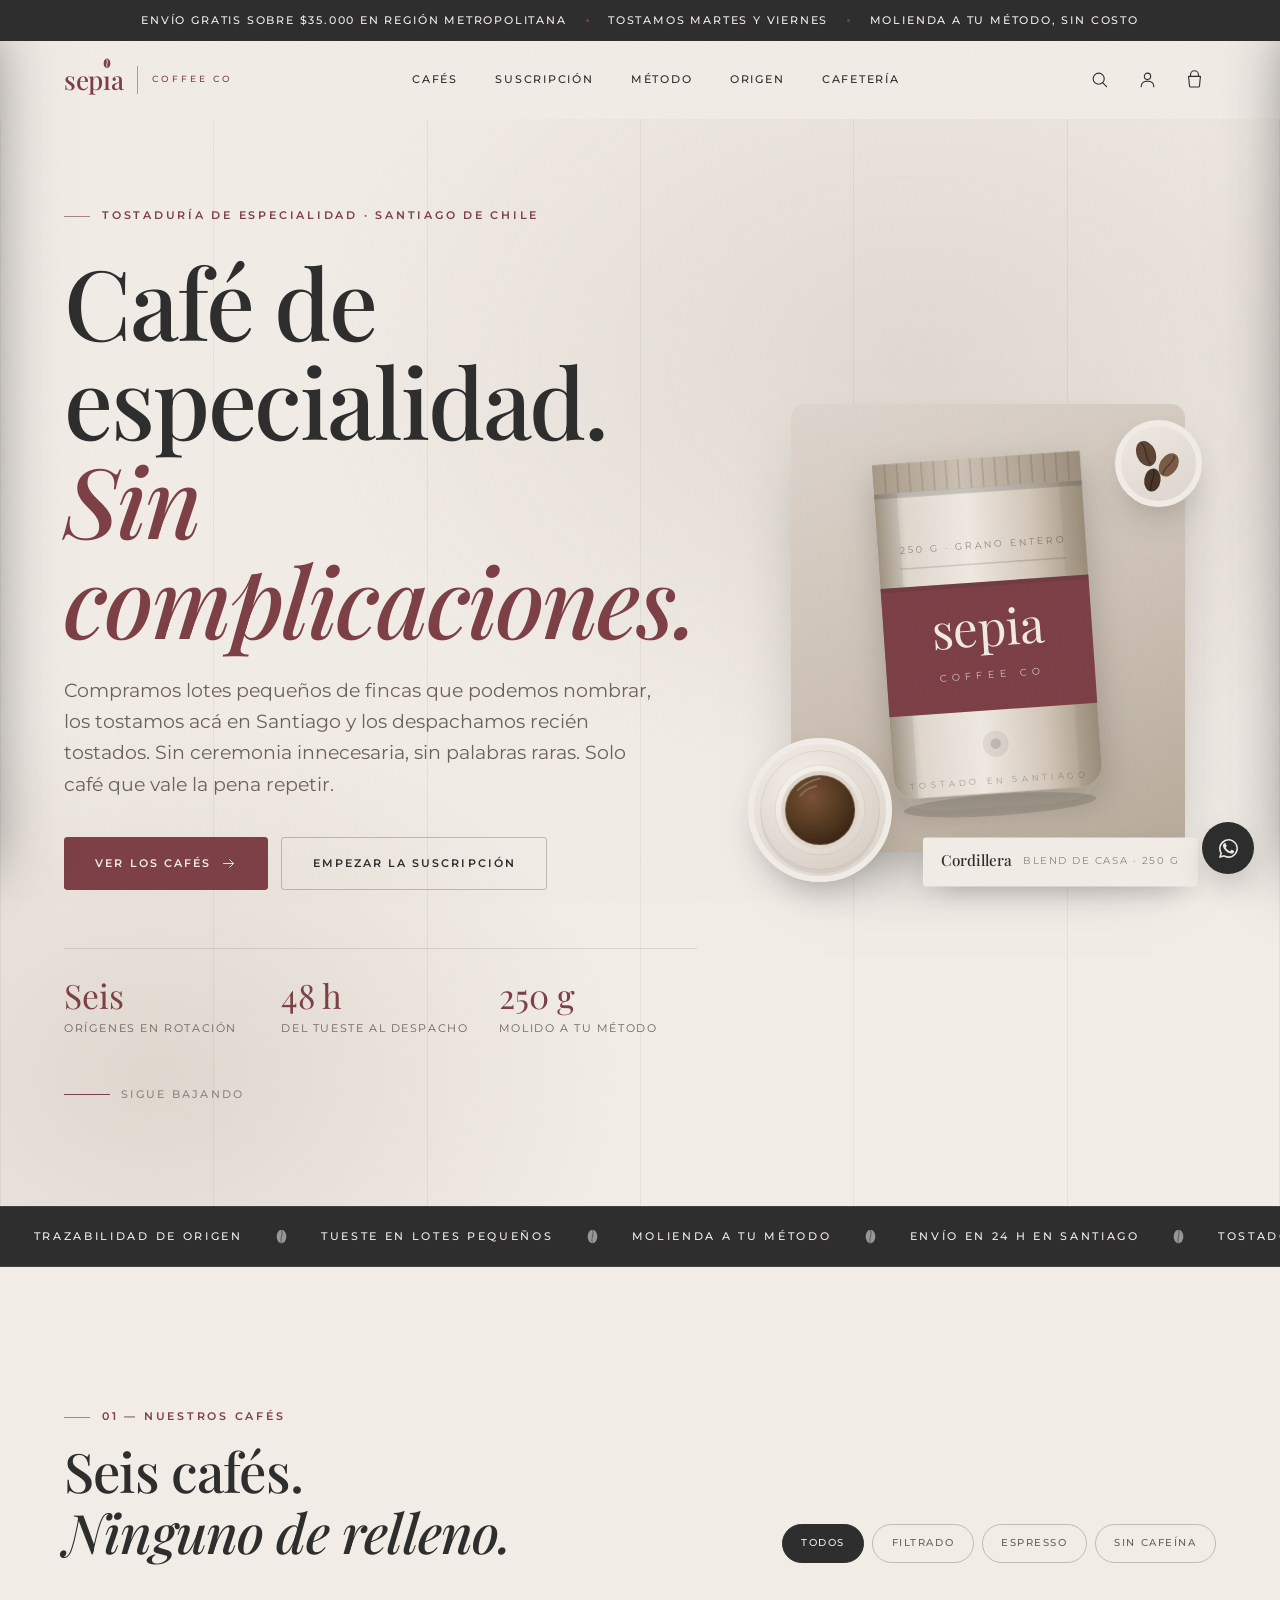
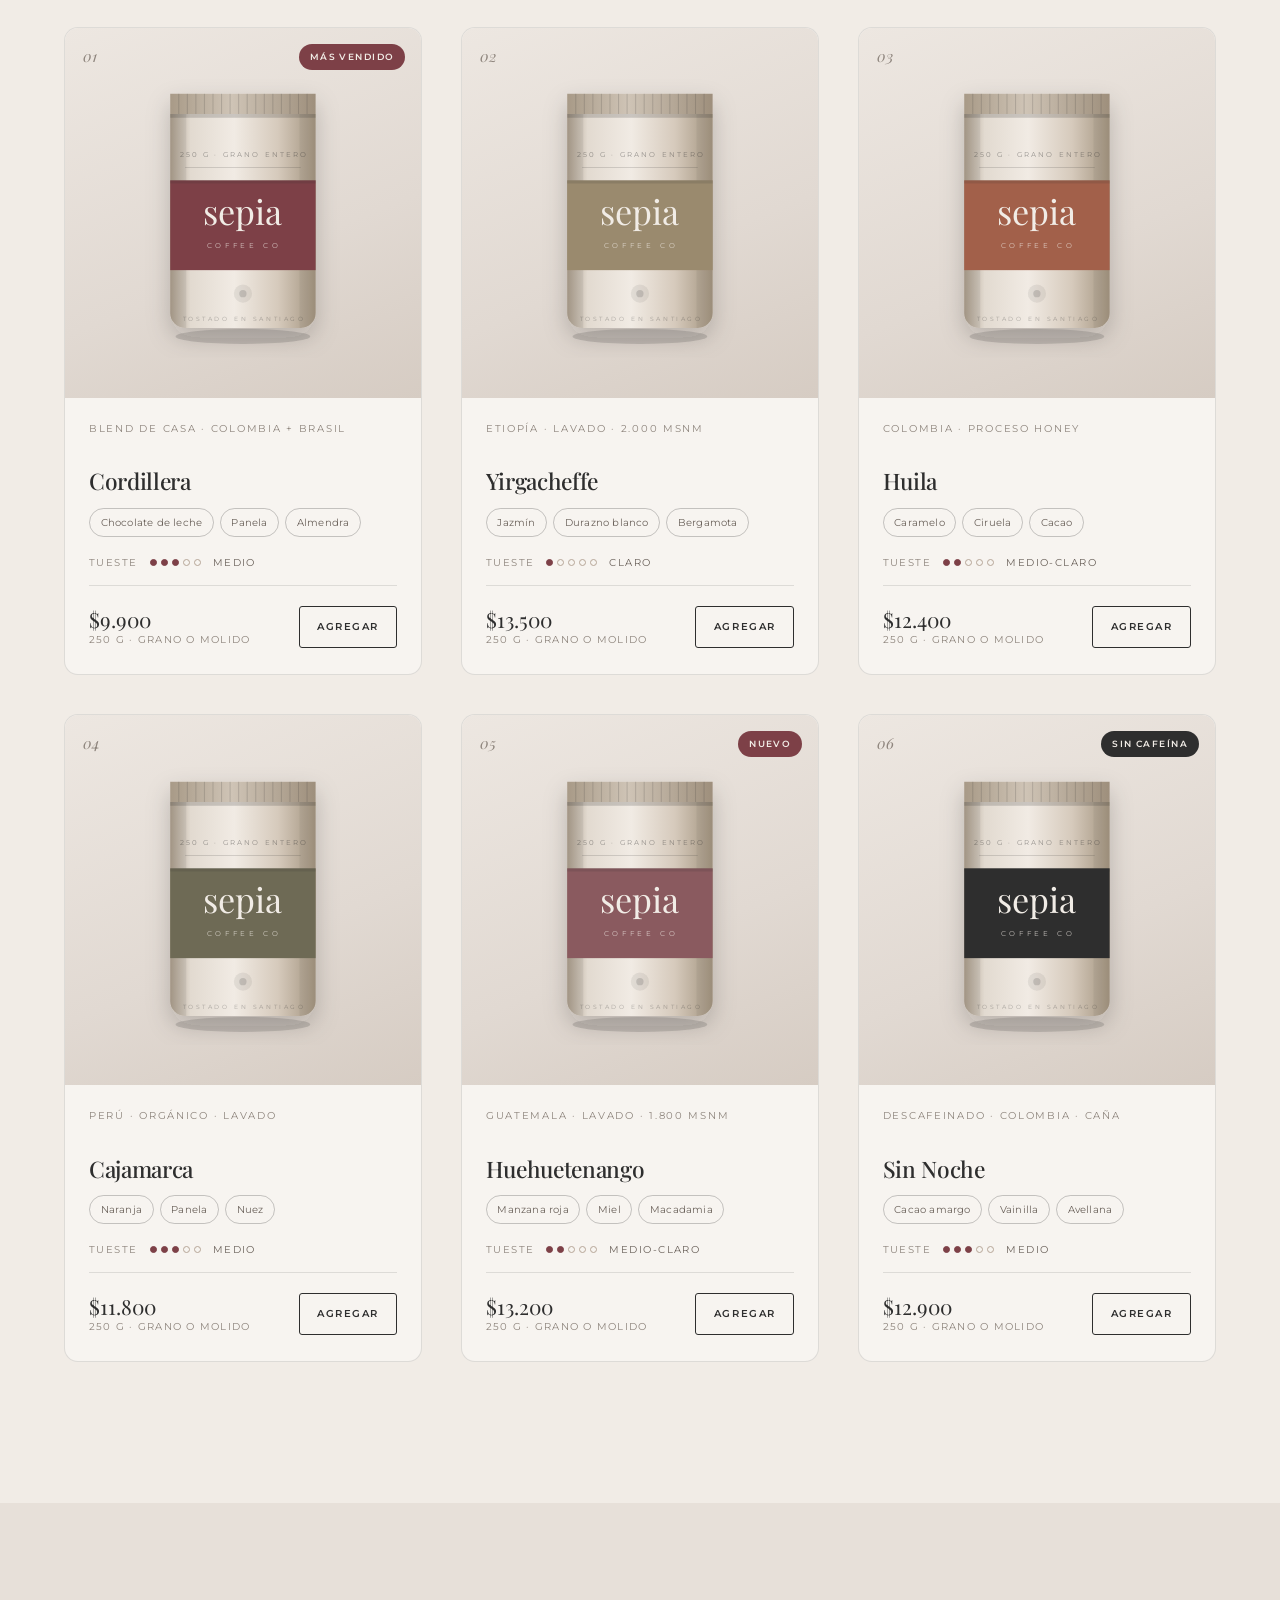
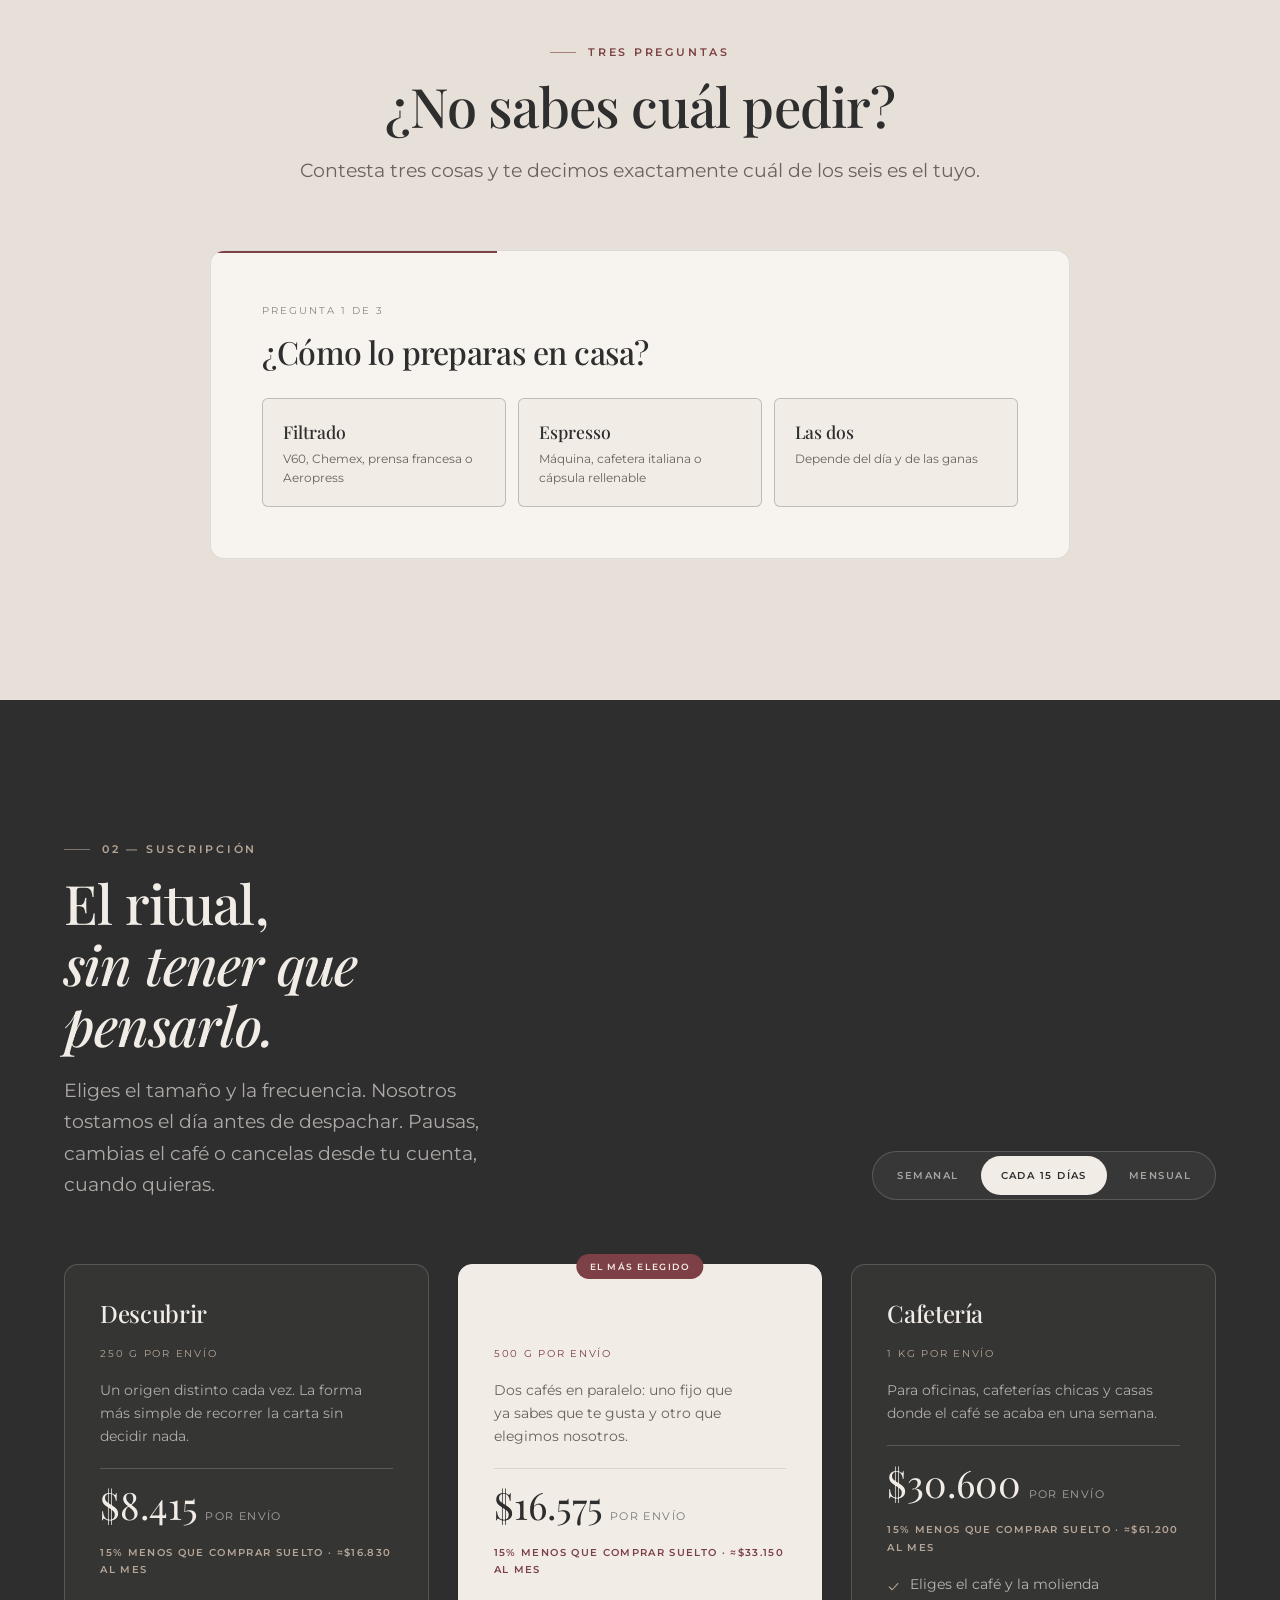
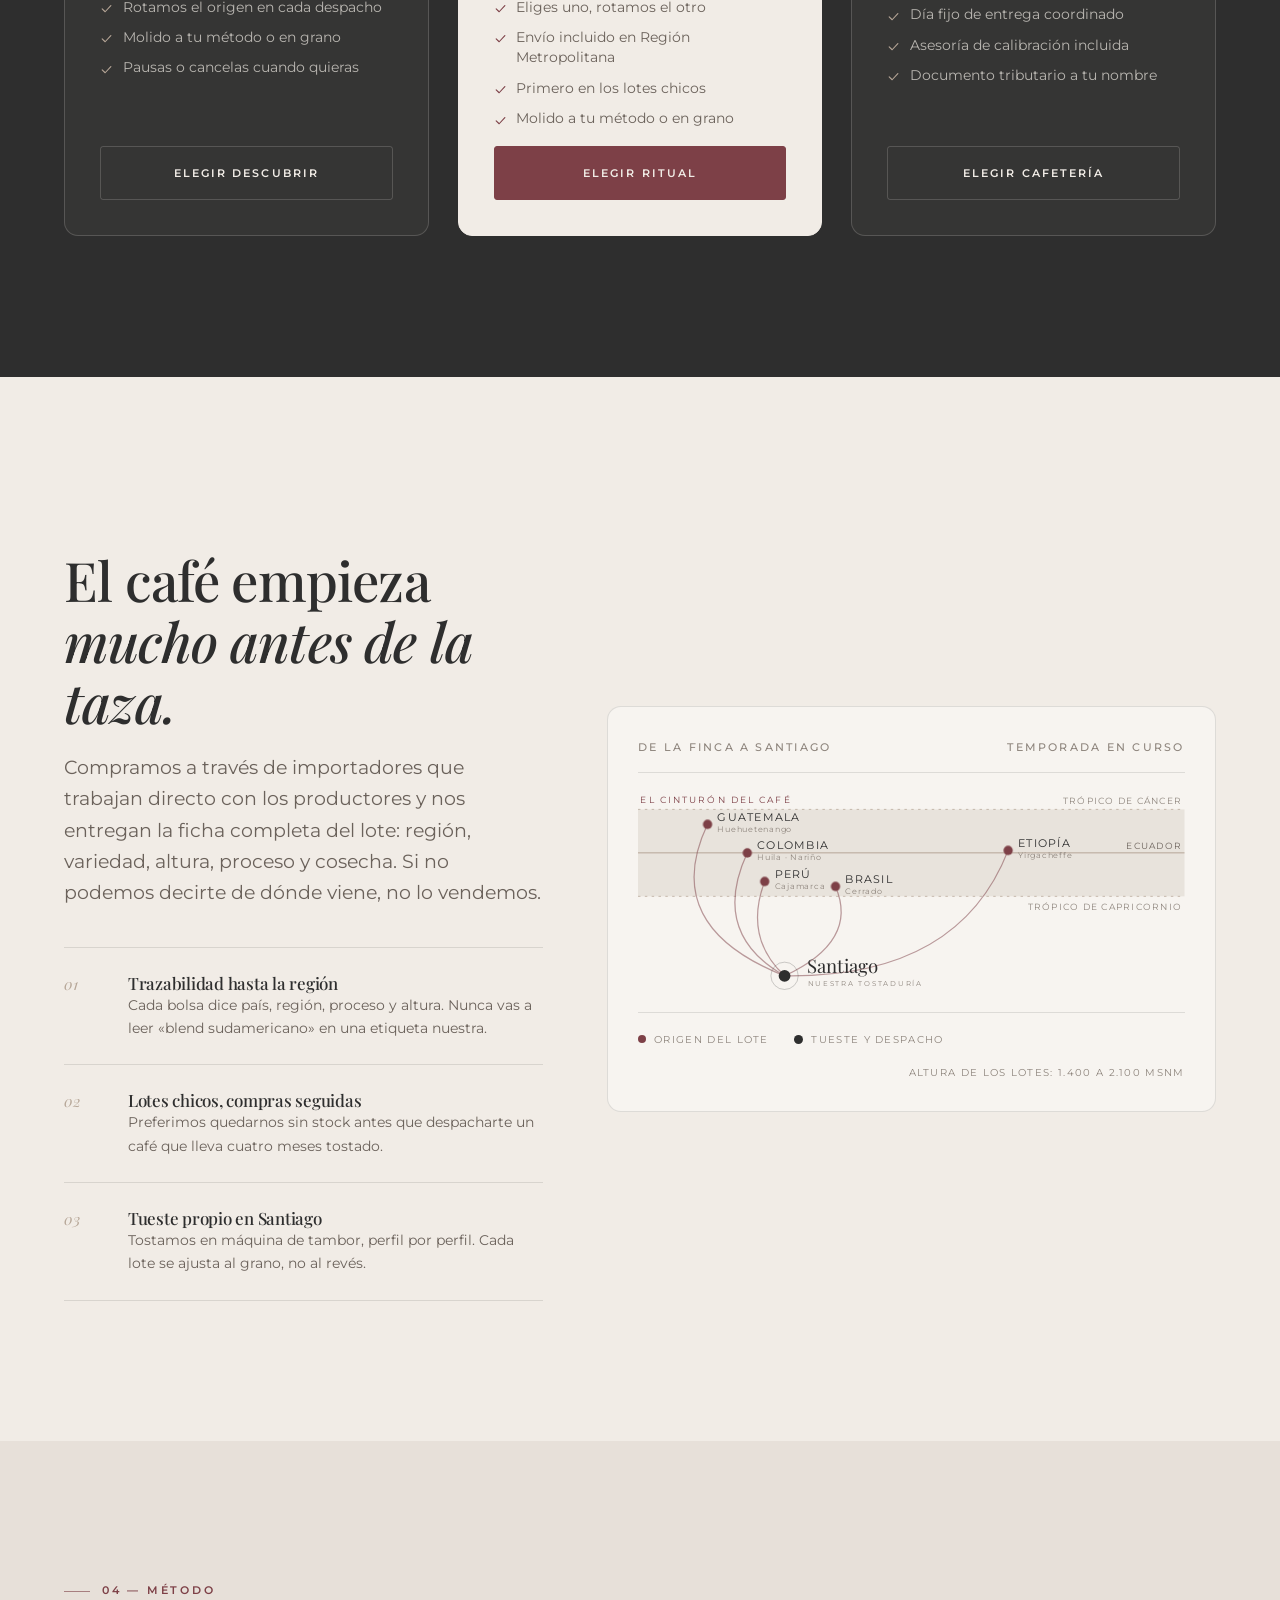
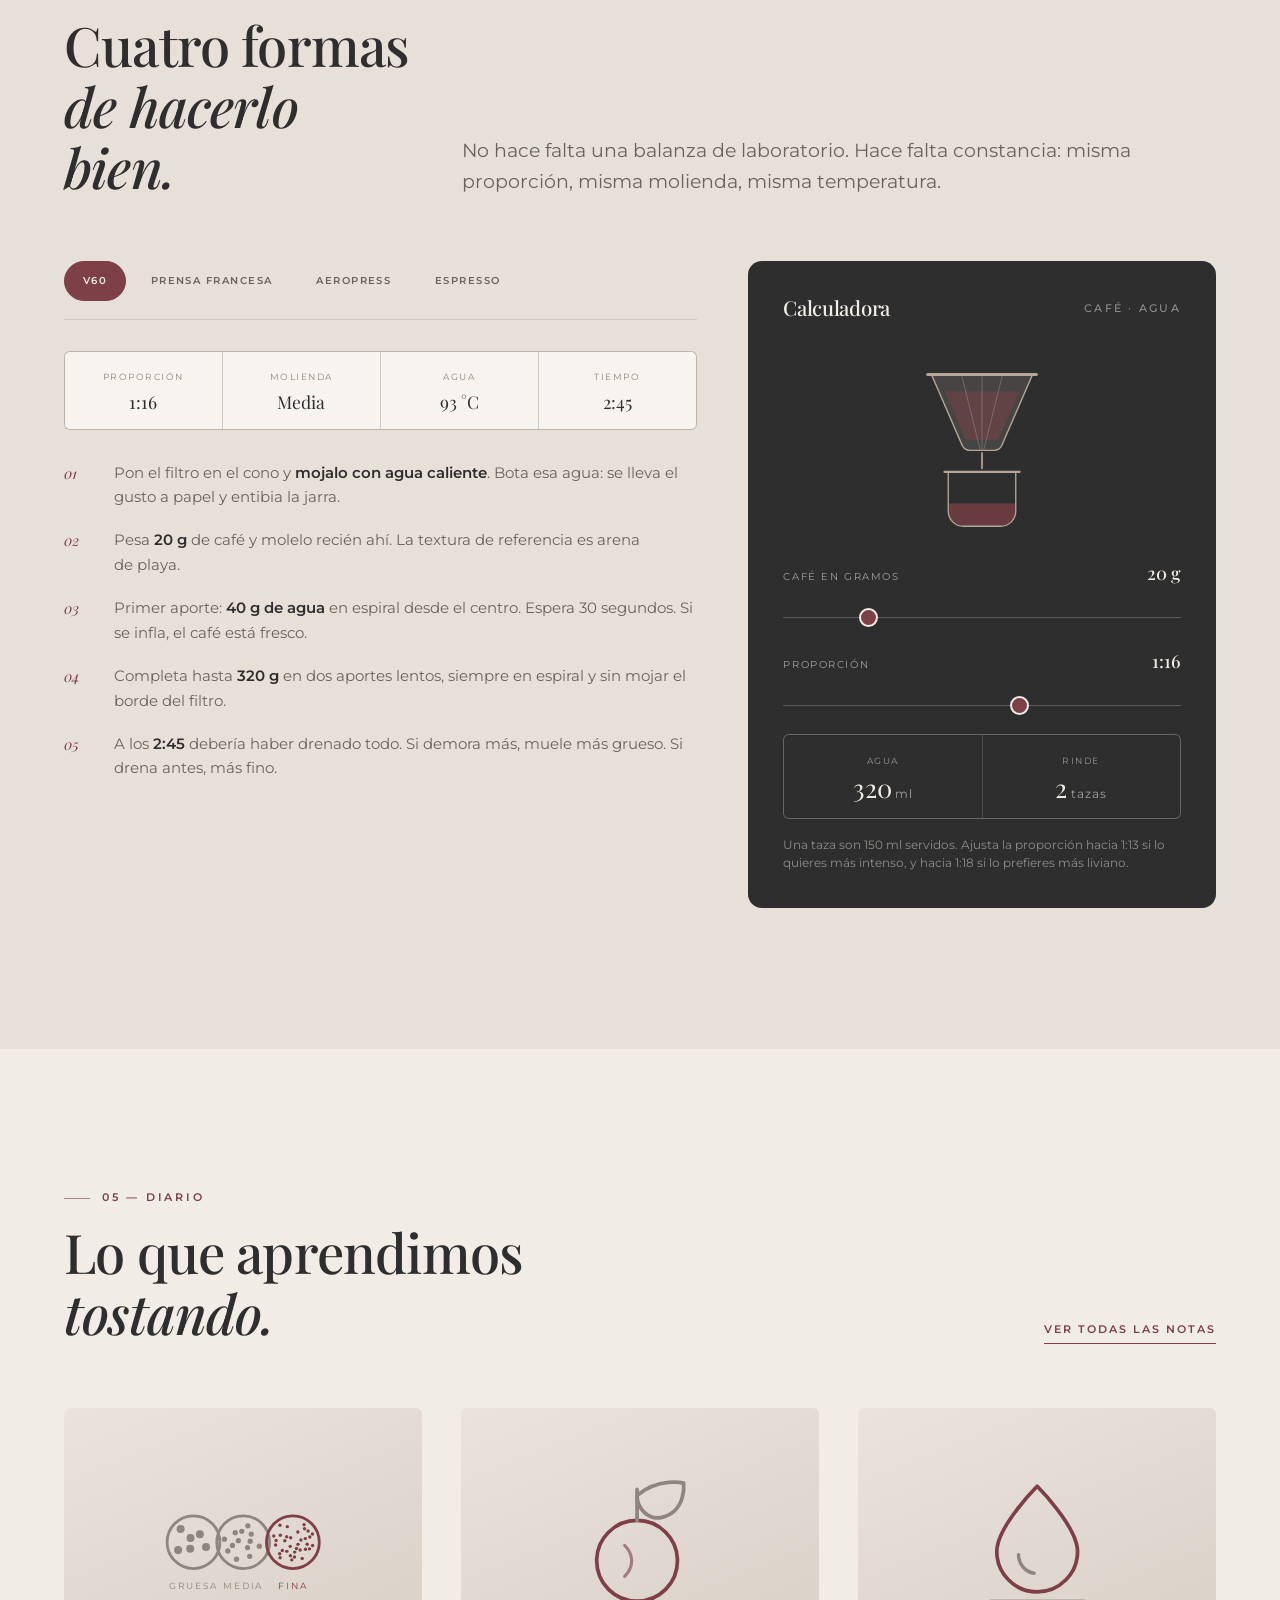
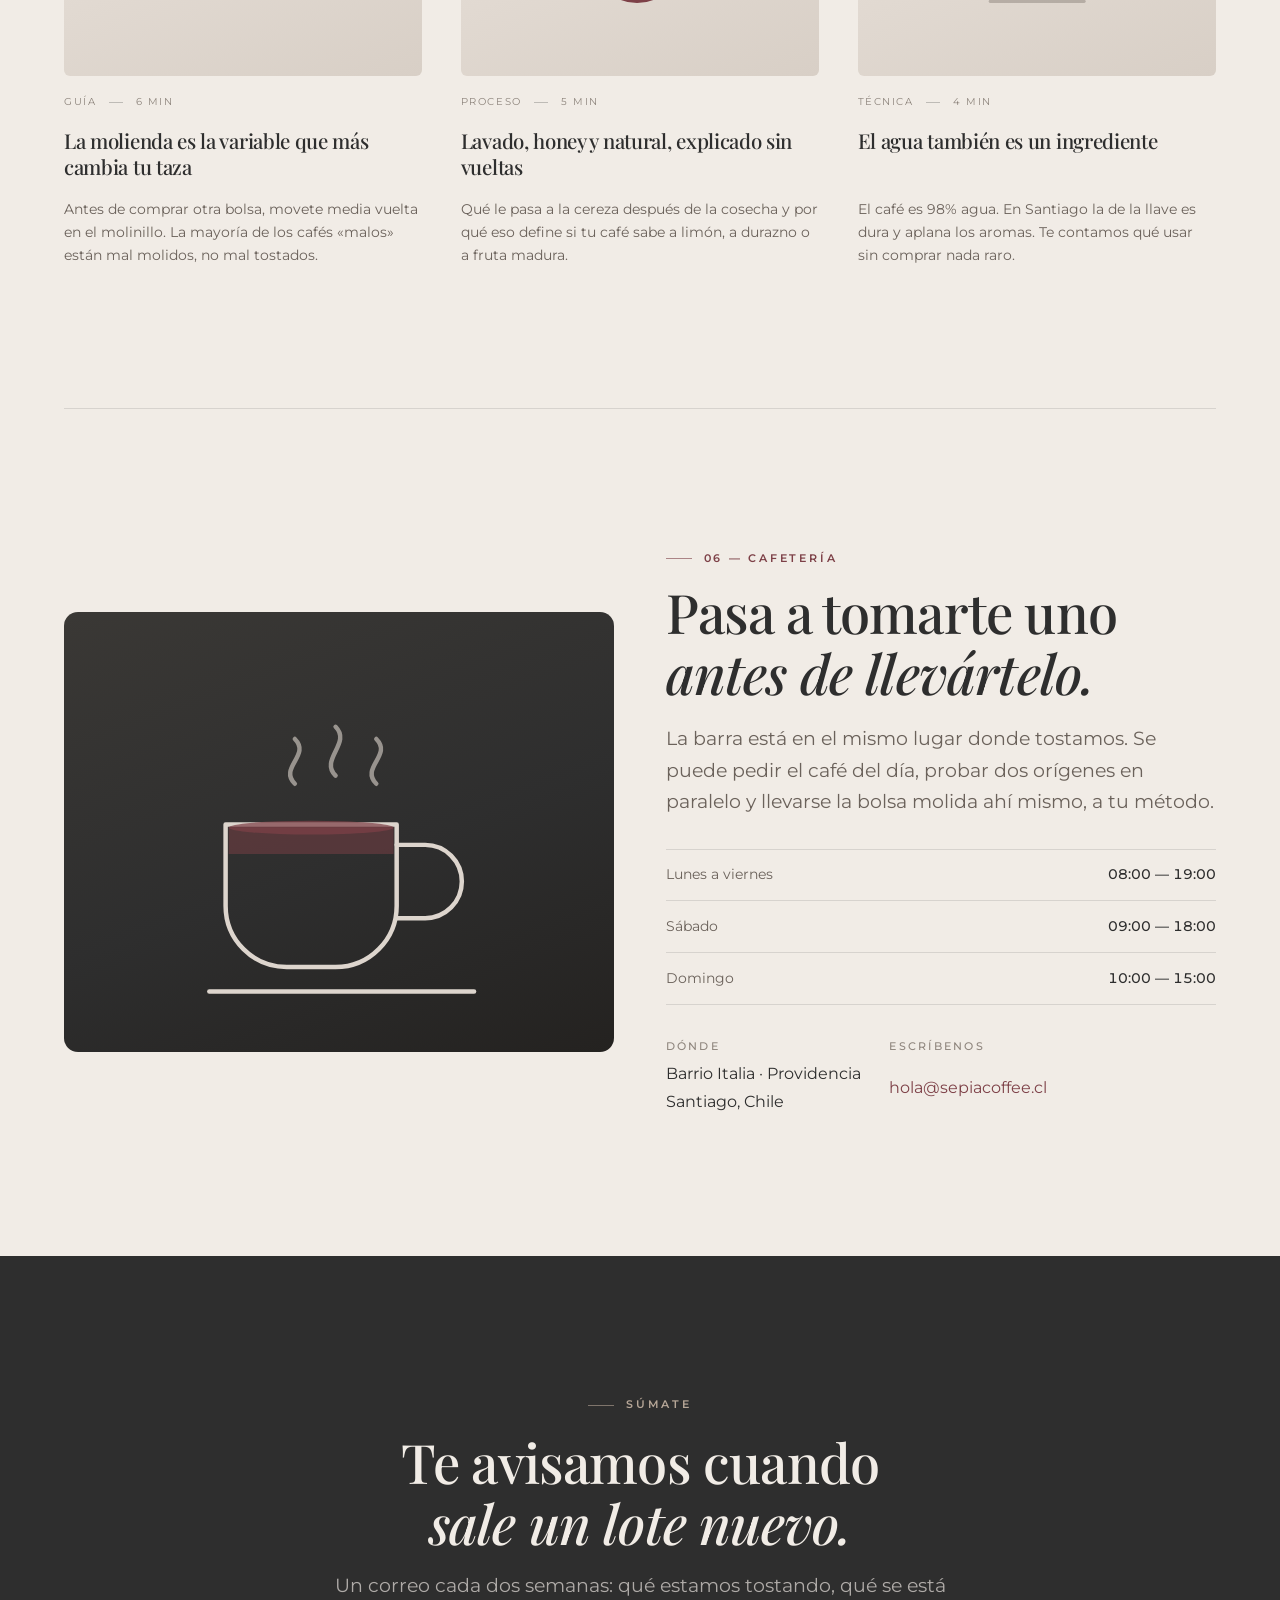
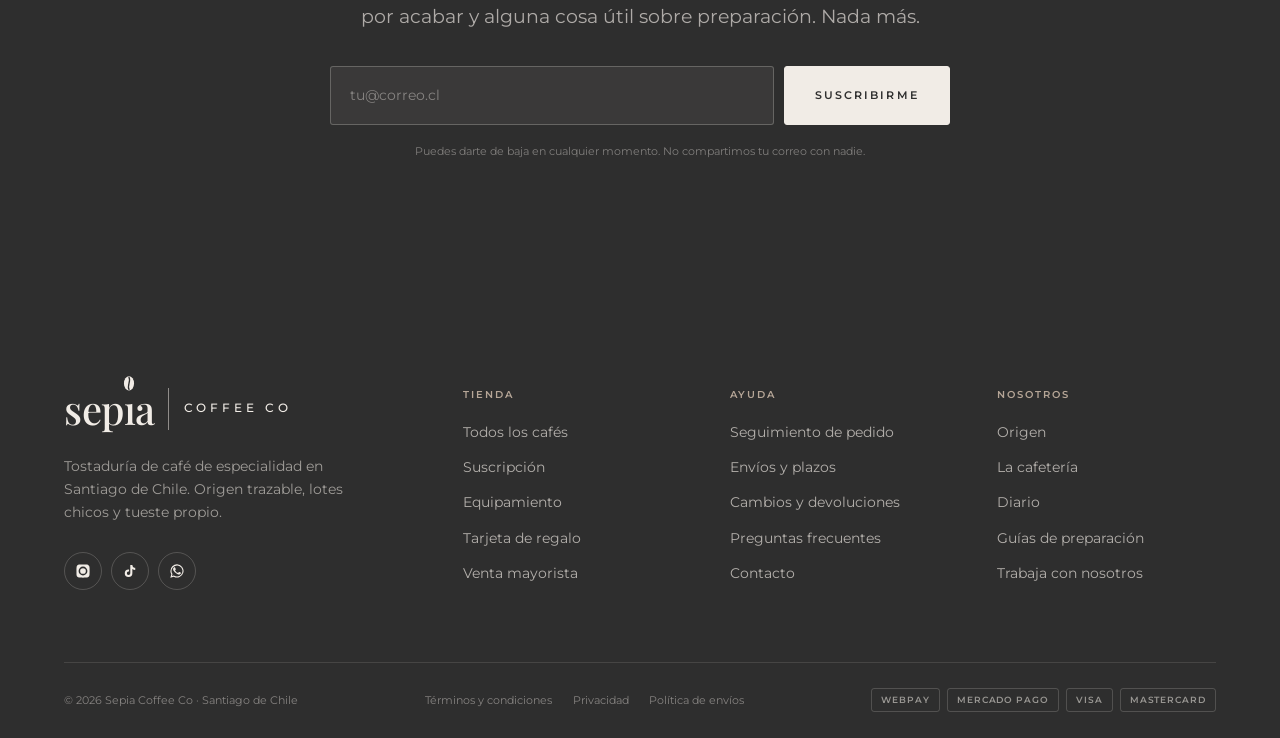
==== commit 0e5d4b98: "Suma recetas y pasa toda la copia a español de Chile Recetas (punto 5 del plan) - Sección «Cómo se p" ====
--- a/v1-editorial.html
+++ b/v1-editorial.html
@@ -1040,7 +1040,7 @@
 
       <div class="cue rev rev-d5" aria-hidden="true">
         <span class="barra-cue"></span>
-        <span class="micro">Seguí bajando</span>
+        <span class="micro">Sigue bajando</span>
       </div>
     </div>
 
@@ -1237,7 +1237,7 @@
           </div>
         </div>
       </article>
-      <p class="vacio" id="sin-resultados" hidden>No hay cafés para ese método. Probá con otro.</p>
+      <p class="vacio" id="sin-resultados" hidden>No hay cafés para ese método. Prueba con otro.</p>
     </div>
   </div>
 </section>
@@ -1247,9 +1247,9 @@
   <div class="wrap">
     <div class="sec-cabecera" style="text-align:center;display:block">
       <p class="eyebrow centrado rev">Tres preguntas</p>
-      <h2 class="rev rev-d1" style="margin-top:.9rem">¿No sabés cuál pedir?</h2>
+      <h2 class="rev rev-d1" style="margin-top:.9rem">¿No sabes cuál pedir?</h2>
       <p class="lead rev rev-d2" style="margin:1.1rem auto 0;text-align:center">
-        Contestá tres cosas y te decimos exactamente cuál de los seis es el tuyo.
+        Contesta tres cosas y te decimos exactamente cuál de los seis es el tuyo.
       </p>
     </div>
 
@@ -1258,7 +1258,7 @@
 
       <div class="paso activo" data-paso="1">
         <p class="paso-num">Pregunta 1 de 3</p>
-        <h3>¿Cómo lo preparás en casa?</h3>
+        <h3>¿Cómo lo preparas en casa?</h3>
         <div class="opciones tres">
           <button class="opcion" type="button" data-resp="filtrado"><strong>Filtrado</strong><span>V60, Chemex, prensa francesa o Aeropress</span></button>
           <button class="opcion" type="button" data-resp="espresso"><strong>Espresso</strong><span>Máquina, cafetera italiana o cápsula rellenable</span></button>
@@ -1315,8 +1315,8 @@
         <p class="eyebrow sobre-oscuro rev">02 — Suscripción</p>
         <h2 class="rev rev-d1">El ritual,<br><em>sin tener que pensarlo.</em></h2>
         <p class="lead rev rev-d2" style="margin-top:1.2rem">
-          Elegís el tamaño y la frecuencia. Nosotros tostamos el día antes de despachar.
-          Pausás, cambiás el café o cancelás desde tu cuenta, cuando quieras.
+          Eliges el tamaño y la frecuencia. Nosotros tostamos el día antes de despachar.
+          Pausas, cambias el café o cancelas desde tu cuenta, cuando quieras.
         </p>
       </div>
       <div class="frecuencia rev rev-d3" role="group" aria-label="Elegir frecuencia de envío">
@@ -1339,7 +1339,7 @@
         <ul class="plan-incluye">
           <li><svg viewBox="0 0 24 24"><use href="#i-check"/></svg>Rotamos el origen en cada despacho</li>
           <li><svg viewBox="0 0 24 24"><use href="#i-check"/></svg>Molido a tu método o en grano</li>
-          <li><svg viewBox="0 0 24 24"><use href="#i-check"/></svg>Pausás o cancelás cuando quieras</li>
+          <li><svg viewBox="0 0 24 24"><use href="#i-check"/></svg>Pausas o cancelas cuando quieras</li>
         </ul>
         <a href="#" class="btn contorno-claro bloque">Elegir Descubrir</a>
       </article>
@@ -1348,14 +1348,14 @@
         <span class="plan-insignia">El más elegido</span>
         <h3>Ritual</h3>
         <p class="plan-cantidad">500 g por envío</p>
-        <p class="plan-desc">Dos cafés en paralelo: uno fijo que ya sabés que te gusta y otro que elegimos nosotros.</p>
+        <p class="plan-desc">Dos cafés en paralelo: uno fijo que ya sabes que te gusta y otro que elegimos nosotros.</p>
         <div class="plan-precio">
           <span class="monto" data-monto>$16.575</span>
           <span class="periodo">por envío</span>
         </div>
         <p class="plan-ahorro" data-ahorro>15% menos que comprar suelto · ≈$33.150 al mes</p>
         <ul class="plan-incluye">
-          <li><svg viewBox="0 0 24 24"><use href="#i-check"/></svg>Elegís uno, rotamos el otro</li>
+          <li><svg viewBox="0 0 24 24"><use href="#i-check"/></svg>Eliges uno, rotamos el otro</li>
           <li><svg viewBox="0 0 24 24"><use href="#i-check"/></svg>Envío incluido en Región Metropolitana</li>
           <li><svg viewBox="0 0 24 24"><use href="#i-check"/></svg>Primero en los lotes chicos</li>
           <li><svg viewBox="0 0 24 24"><use href="#i-check"/></svg>Molido a tu método o en grano</li>
@@ -1373,7 +1373,7 @@
         </div>
         <p class="plan-ahorro" data-ahorro>15% menos que comprar suelto · ≈$61.200 al mes</p>
         <ul class="plan-incluye">
-          <li><svg viewBox="0 0 24 24"><use href="#i-check"/></svg>Elegís el café y la molienda</li>
+          <li><svg viewBox="0 0 24 24"><use href="#i-check"/></svg>Eliges el café y la molienda</li>
           <li><svg viewBox="0 0 24 24"><use href="#i-check"/></svg>Día fijo de entrega coordinado</li>
           <li><svg viewBox="0 0 24 24"><use href="#i-check"/></svg>Asesoría de calibración incluida</li>
           <li><svg viewBox="0 0 24 24"><use href="#i-check"/></svg>Documento tributario a tu nombre</li>
@@ -1519,11 +1519,11 @@
             <div><dt>Tiempo</dt><dd>2:45</dd></div>
           </dl>
           <ol class="pasos">
-            <li><p>Poné el filtro en el cono y <strong>mojalo con agua caliente</strong>. Botá esa agua: se lleva el gusto a papel y entibia la jarra.</p></li>
-            <li><p>Pesá <strong>20 g</strong> de café y molelo recién ahí. La textura de referencia es arena de playa.</p></li>
-            <li><p>Primer aporte: <strong>40 g de agua</strong> en espiral desde el centro. Esperá 30 segundos. Si se infla, el café está fresco.</p></li>
-            <li><p>Completá hasta <strong>320 g</strong> en dos aportes lentos, siempre en espiral y sin mojar el borde del filtro.</p></li>
-            <li><p>A los <strong>2:45</strong> debería haber drenado todo. Si demora más, molé más grueso. Si drena antes, más fino.</p></li>
+            <li><p>Pon el filtro en el cono y <strong>mojalo con agua caliente</strong>. Bota esa agua: se lleva el gusto a papel y entibia la jarra.</p></li>
+            <li><p>Pesa <strong>20 g</strong> de café y molelo recién ahí. La textura de referencia es arena de playa.</p></li>
+            <li><p>Primer aporte: <strong>40 g de agua</strong> en espiral desde el centro. Espera 30 segundos. Si se infla, el café está fresco.</p></li>
+            <li><p>Completa hasta <strong>320 g</strong> en dos aportes lentos, siempre en espiral y sin mojar el borde del filtro.</p></li>
+            <li><p>A los <strong>2:45</strong> debería haber drenado todo. Si demora más, muele más grueso. Si drena antes, más fino.</p></li>
           </ol>
         </div>
 
@@ -1535,11 +1535,11 @@
             <div><dt>Tiempo</dt><dd>9:00</dd></div>
           </dl>
           <ol class="pasos">
-            <li><p>Poné <strong>30 g</strong> de café molido grueso en la prensa seca y tibia.</p></li>
-            <li><p>Agregá <strong>450 g de agua</strong> de una vez y arrancá el cronómetro. Que se moje todo.</p></li>
-            <li><p>A los <strong>4 minutos</strong> rompé la costra con una cuchara y retirá la espuma de la superficie.</p></li>
-            <li><p>Esperá <strong>5 minutos más</strong> sin tocar nada. Los finos se decantan solos al fondo.</p></li>
-            <li><p>Bajá el émbolo apenas hasta tocar la superficie y serví <strong>sin apretar</strong>. Menos amargor, más dulzor.</p></li>
+            <li><p>Pon <strong>30 g</strong> de café molido grueso en la prensa seca y tibia.</p></li>
+            <li><p>Agrega <strong>450 g de agua</strong> de una vez y arranca el cronómetro. Que se moje todo.</p></li>
+            <li><p>A los <strong>4 minutos</strong> rompe la costra con una cuchara y retira la espuma de la superficie.</p></li>
+            <li><p>Espera <strong>5 minutos más</strong> sin tocar nada. Los finos se decantan solos al fondo.</p></li>
+            <li><p>Baja el émbolo apenas hasta tocar la superficie y sirve <strong>sin apretar</strong>. Menos amargor, más dulzor.</p></li>
           </ol>
         </div>
 
@@ -1551,11 +1551,11 @@
             <div><dt>Tiempo</dt><dd>2:00</dd></div>
           </dl>
           <ol class="pasos">
-            <li><p>Armá la Aeropress <strong>invertida</strong> y cargá <strong>16 g</strong> de café.</p></li>
-            <li><p>Echá <strong>220 g de agua a 88 °C</strong> y revolvé cinco veces, suave.</p></li>
-            <li><p>Tapá con el filtro mojado y dejá reposar hasta <strong>1:30</strong>.</p></li>
-            <li><p>Dala vuelta sobre la taza y presioná parejo durante <strong>30 segundos</strong>.</p></li>
-            <li><p>Parás cuando escuchás el silbido. <strong>No exprimas el final</strong>: ahí está todo lo amargo.</p></li>
+            <li><p>Arma la Aeropress <strong>invertida</strong> y carga <strong>16 g</strong> de café.</p></li>
+            <li><p>Echa <strong>220 g de agua a 88 °C</strong> y revuelve cinco veces, suave.</p></li>
+            <li><p>Tapa con el filtro mojado y deja reposar hasta <strong>1:30</strong>.</p></li>
+            <li><p>Dale vuelta sobre la taza y presiona parejo durante <strong>30 segundos</strong>.</p></li>
+            <li><p>Paras cuando escuchas el silbido. <strong>No exprimas el final</strong>: ahí está todo lo amargo.</p></li>
           </ol>
         </div>
 
@@ -1567,11 +1567,11 @@
             <div><dt>Tiempo</dt><dd>0:28</dd></div>
           </dl>
           <ol class="pasos">
-            <li><p><strong>18 g</strong> en el canasto doble. Nivelá antes de prensar y prensá derecho.</p></li>
-            <li><p>Purgá el grupo <strong>dos segundos</strong> antes de enganchar el portafiltro.</p></li>
-            <li><p>Buscá <strong>36 g en taza</strong> entre 25 y 30 segundos desde que apretás el botón.</p></li>
-            <li><p>Sale rápido y ácido: <strong>molé más fino</strong>. Sale lento y amargo: <strong>más grueso</strong>.</p></li>
-            <li><p>Cambiá <strong>una variable por vez</strong> y anotá el resultado. Así se calibra.</p></li>
+            <li><p><strong>18 g</strong> en el canasto doble. Nivela antes de prensar y prensa derecho.</p></li>
+            <li><p>Purga el grupo <strong>dos segundos</strong> antes de enganchar el portafiltro.</p></li>
+            <li><p>Busca <strong>36 g en taza</strong> entre 25 y 30 segundos desde que aprietas el botón.</p></li>
+            <li><p>Sale rápido y ácido: <strong>muele más fino</strong>. Sale lento y amargo: <strong>más grueso</strong>.</p></li>
+            <li><p>Cambia <strong>una variable por vez</strong> y anota el resultado. Así se calibra.</p></li>
           </ol>
         </div>
       </div>
@@ -1616,7 +1616,7 @@
           <div><dt>Agua</dt><dd id="out-agua">320<span> ml</span></dd></div>
           <div><dt>Rinde</dt><dd id="out-tazas">2<span> tazas</span></dd></div>
         </dl>
-        <p class="calc-nota">Una taza son 150 ml servidos. Ajustá la proporción hacia 1:13 si lo querés más intenso, y hacia 1:18 si lo preferís más liviano.</p>
+        <p class="calc-nota">Una taza son 150 ml servidos. Ajusta la proporción hacia 1:13 si lo quieres más intenso, y hacia 1:18 si lo prefieres más liviano.</p>
       </aside>
     </div>
   </div>
@@ -1712,7 +1712,7 @@
 
       <div>
         <p class="eyebrow rev">06 — Cafetería</p>
-        <h2 class="rev rev-d1" style="margin:.9rem 0 1.2rem">Pasá a tomarte uno<br><em>antes de llevártelo.</em></h2>
+        <h2 class="rev rev-d1" style="margin:.9rem 0 1.2rem">Pasa a tomarte uno<br><em>antes de llevártelo.</em></h2>
         <p class="lead rev rev-d2">
           La barra está en el mismo lugar donde tostamos. Se puede pedir el café del día,
           probar dos orígenes en paralelo y llevarse la bolsa molida ahí mismo, a tu método.
@@ -1730,7 +1730,7 @@
             <p>Barrio Italia · Providencia<br>Santiago, Chile</p>
           </div>
           <div>
-            <span class="micro">Escribinos</span>
+            <span class="micro">Escríbenos</span>
             <p><a href="mailto:hola@sepiacoffee.cl">hola@sepiacoffee.cl</a></p>
           </div>
         </div>
@@ -1743,7 +1743,7 @@
 <section class="seccion oscuro" id="boletin">
   <div class="wrap">
     <div class="boletin">
-      <p class="eyebrow centrado sobre-oscuro rev">Sumate</p>
+      <p class="eyebrow centrado sobre-oscuro rev">Súmate</p>
       <h2 class="rev rev-d1">Te avisamos cuando<br><em>sale un lote nuevo.</em></h2>
       <p class="lead rev rev-d2">
         Un correo cada dos semanas: qué estamos tostando, qué se está por acabar
@@ -1755,7 +1755,7 @@
         <input type="email" id="correo" name="correo" placeholder="tu@correo.cl" required autocomplete="email" />
         <button class="btn claro" type="submit">Suscribirme</button>
       </form>
-      <p class="form-nota rev rev-d4">Podés darte de baja en cualquier momento. No compartimos tu correo con nadie.</p>
+      <p class="form-nota rev rev-d4">Puedes darte de baja en cualquier momento. No compartimos tu correo con nadie.</p>
       <p class="form-ok" id="form-ok" role="status">Listo. Te escribimos cuando salga el próximo lote.</p>
     </div>
   </div>
@@ -1809,7 +1809,7 @@
           <a href="#cafeteria">La cafetería</a>
           <a href="#diario">Diario</a>
           <a href="#metodo">Guías de preparación</a>
-          <a href="#">Trabajá con nosotros</a>
+          <a href="#">Trabaja con nosotros</a>
         </nav>
       </div>
     </div>
@@ -1848,7 +1848,7 @@
     </nav>
   </div>
   <div class="panel-pie">
-    <a href="#recomendador" class="btn bloque" data-cerrar>Encontrá tu café</a>
+    <a href="#recomendador" class="btn bloque" data-cerrar>Encuentra tu café</a>
     <p class="envio-nota">Envío gratis sobre $35.000 en Región Metropolitana</p>
   </div>
 </aside>
@@ -1876,7 +1876,7 @@
   </div>
 </aside>
 
-<a class="wsp" href="https://wa.me/56900000000" target="_blank" rel="noopener" aria-label="Escribinos por WhatsApp">
+<a class="wsp" href="https://wa.me/56900000000" target="_blank" rel="noopener" aria-label="Escríbenos por WhatsApp">
   <svg viewBox="0 0 24 24" aria-hidden="true"><use href="#i-wsp"/></svg>
 </a>
 
@@ -2016,7 +2016,7 @@
     elTotal.textContent = clp(total);
 
     elEnvio.textContent = total >= UMBRAL_ENVIO
-      ? "Tenés el envío gratis en Región Metropolitana."
+      ? "Tienes el envío gratis en Región Metropolitana."
       : "Te faltan " + clp(UMBRAL_ENVIO - total) + " para el envío gratis en RM.";
 
     elItems.innerHTML = carro.map(function(i){
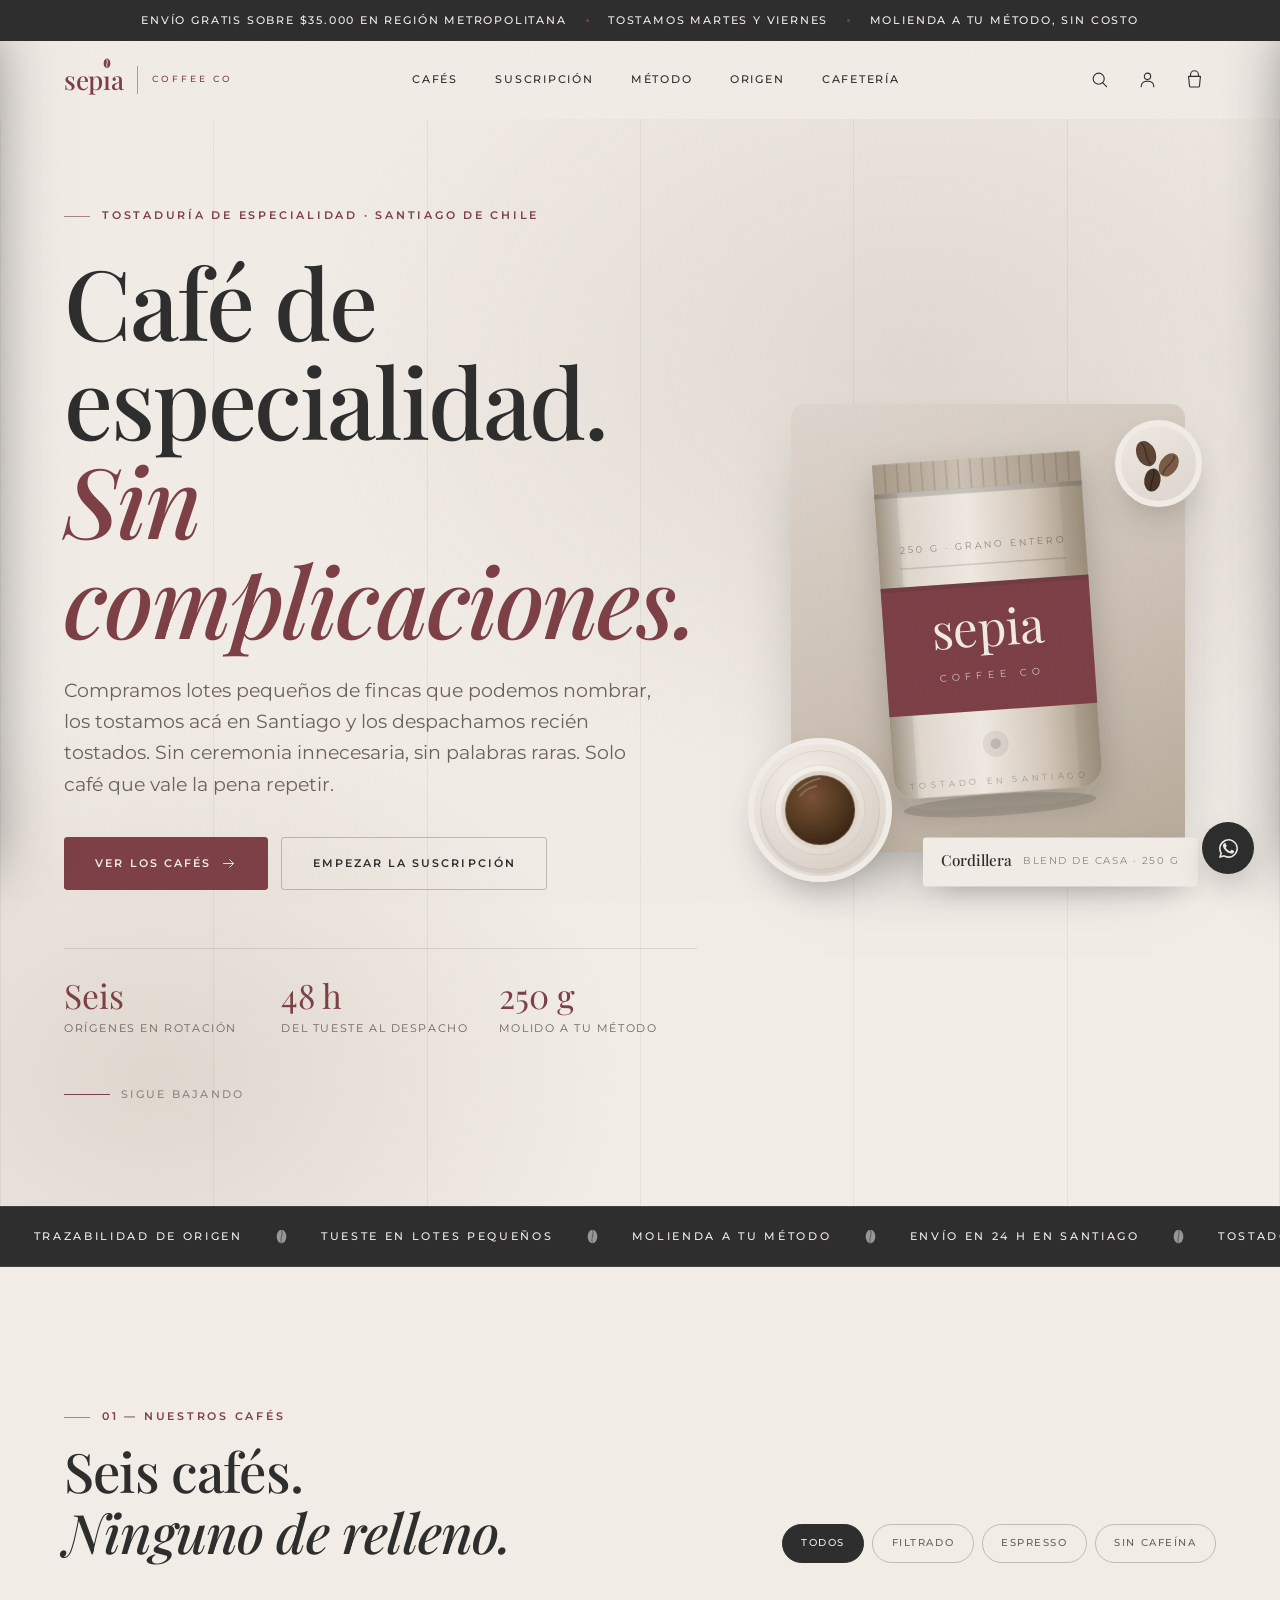
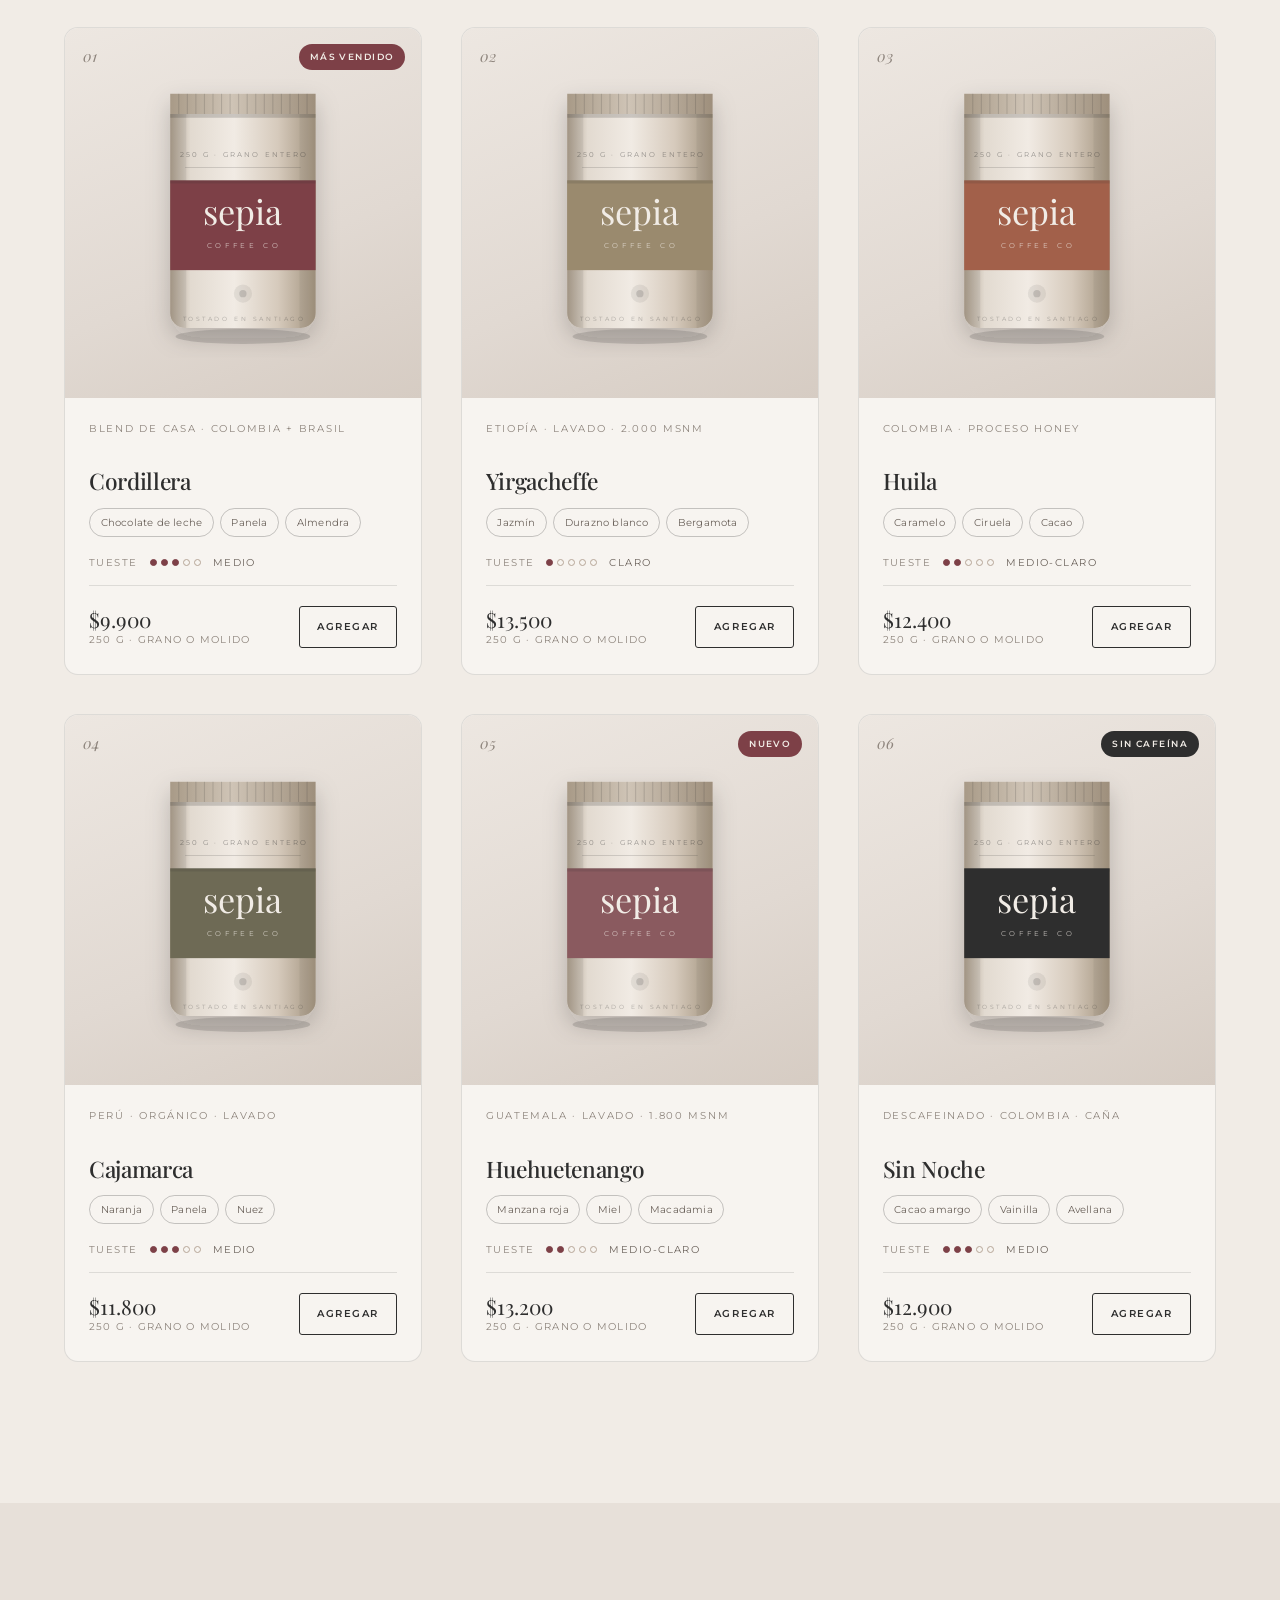
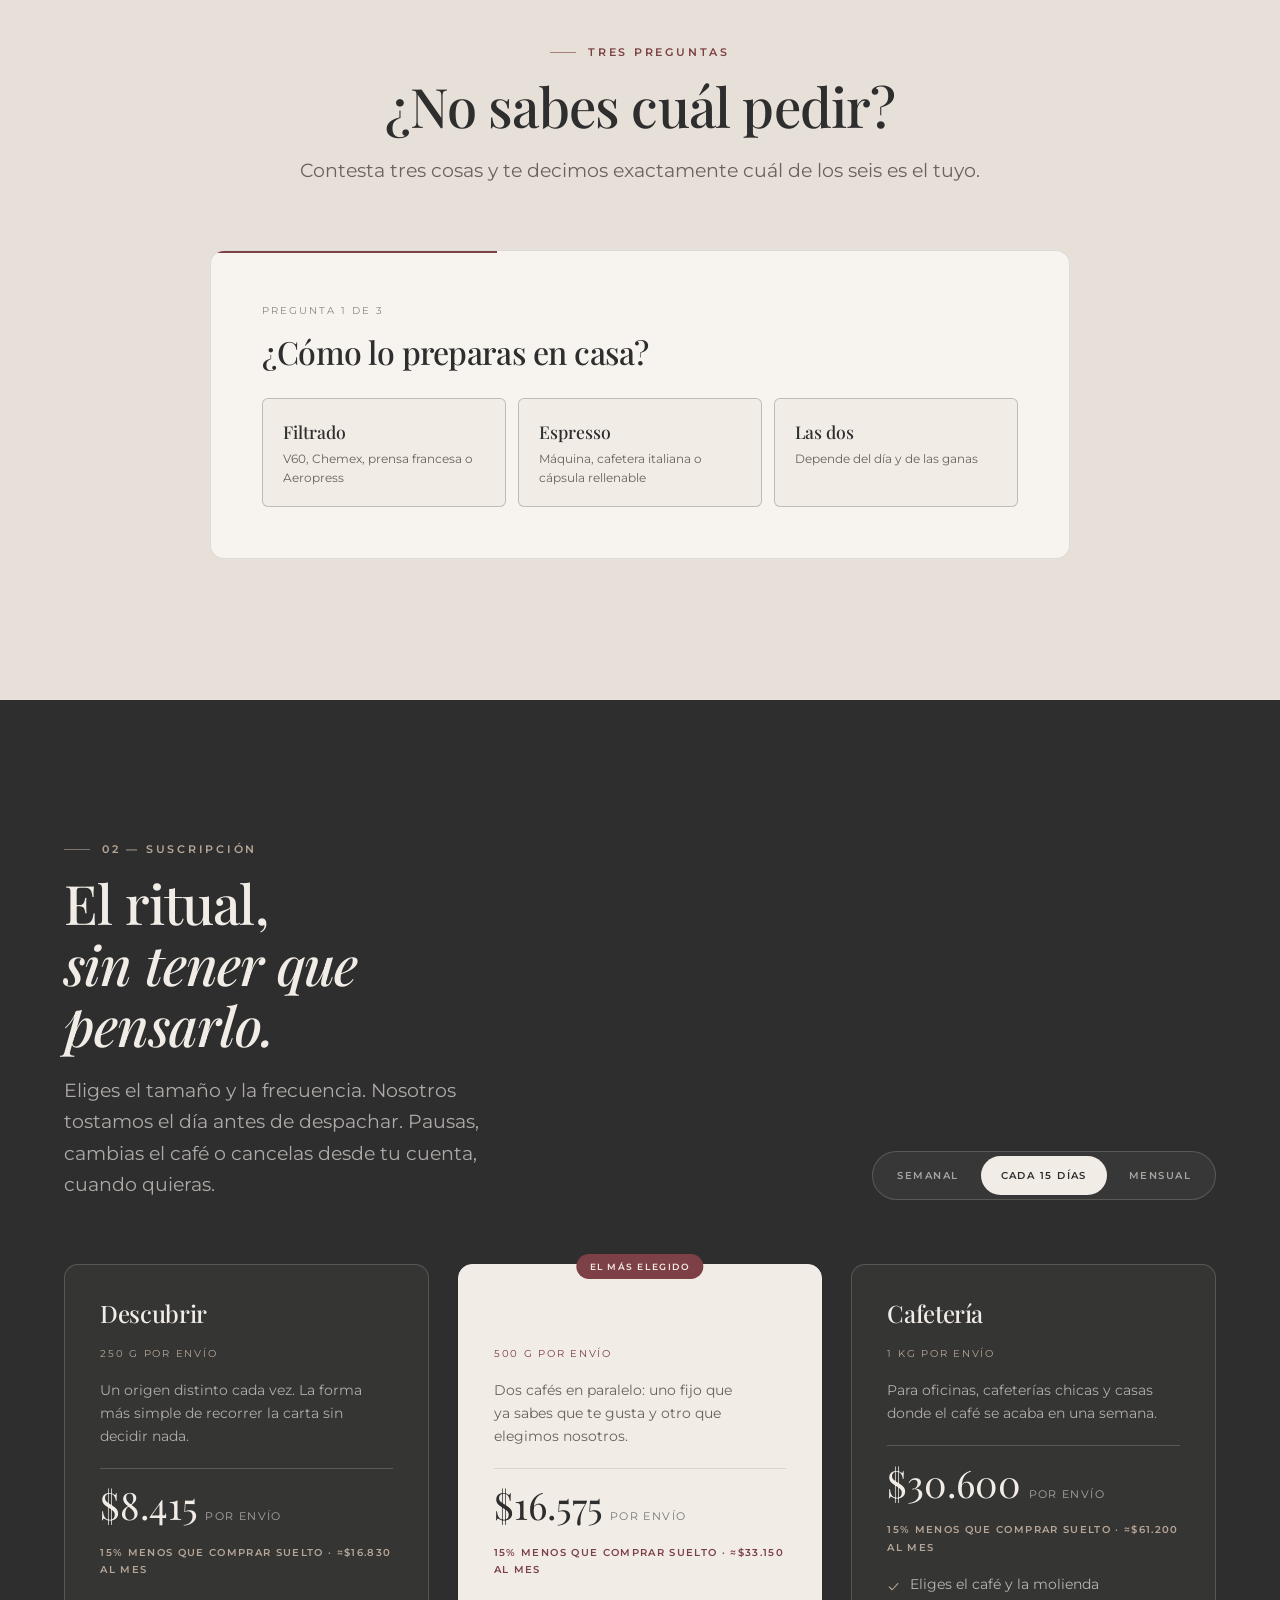
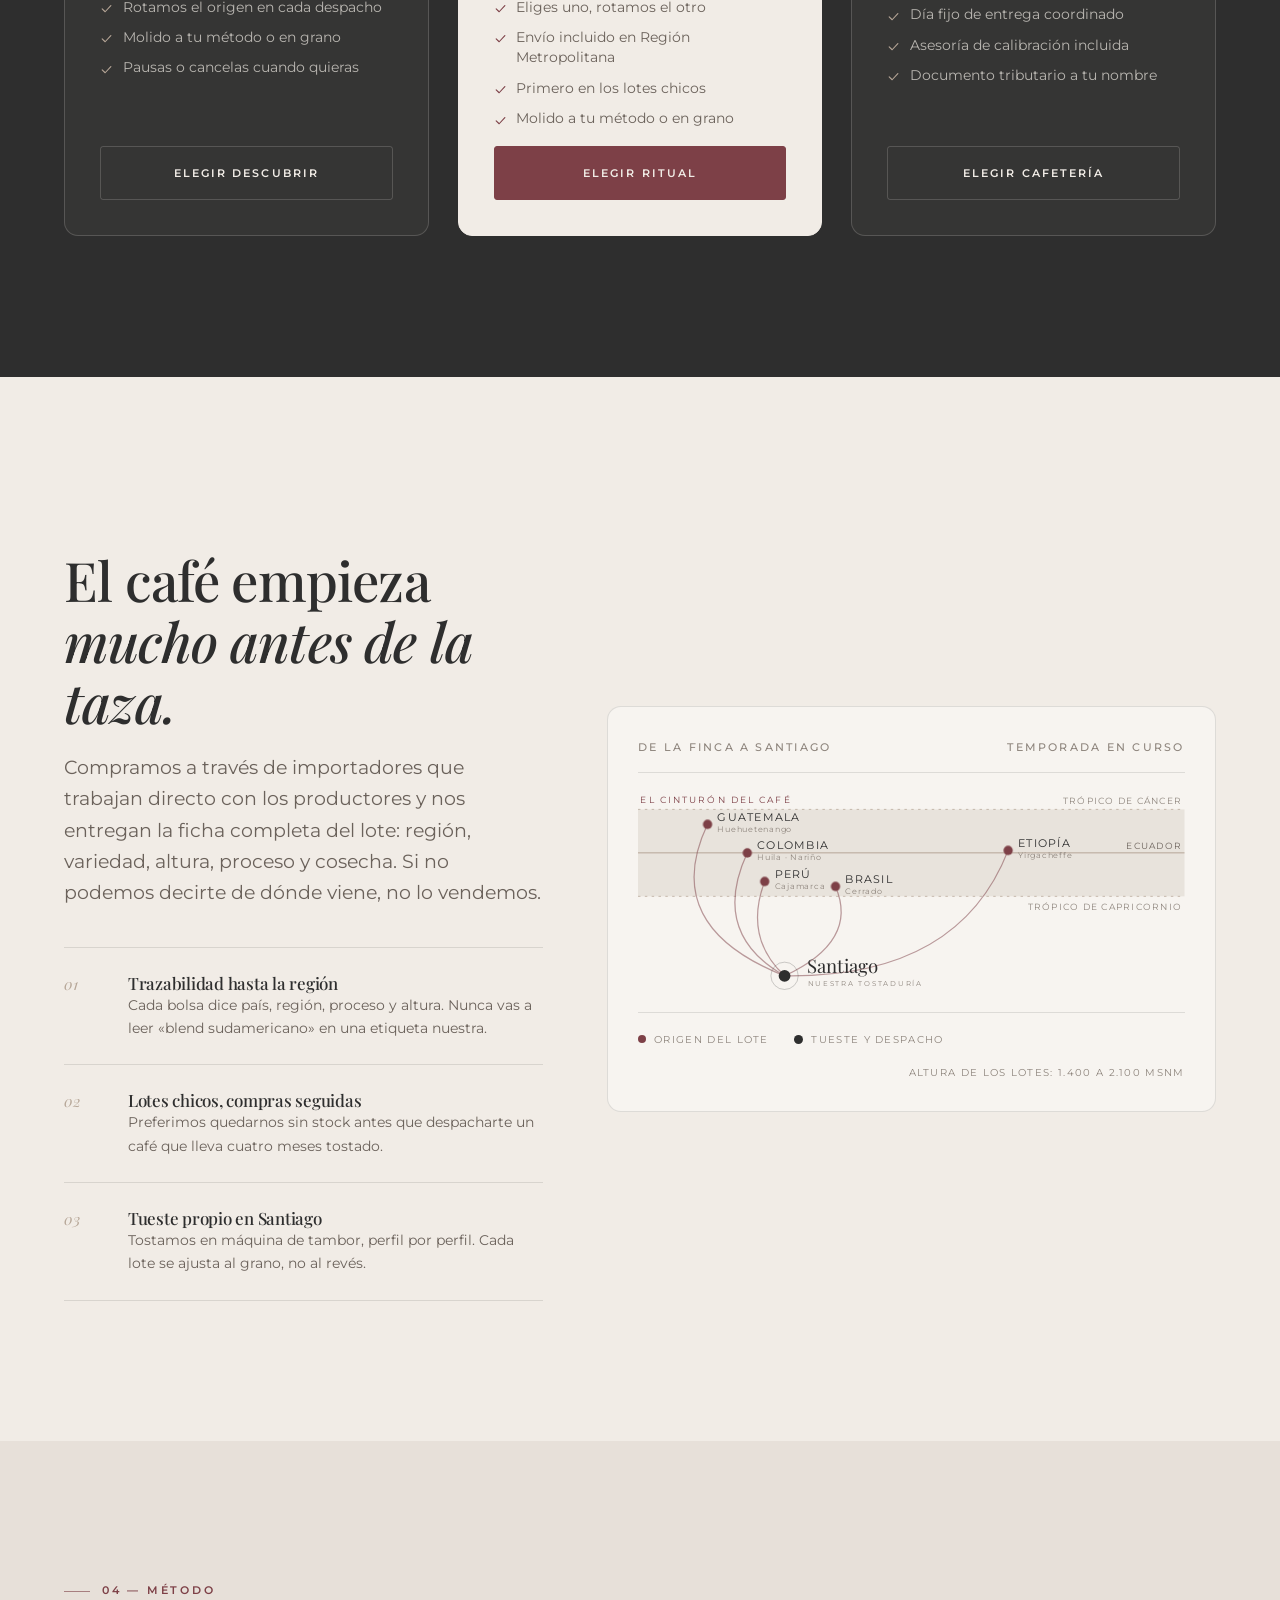
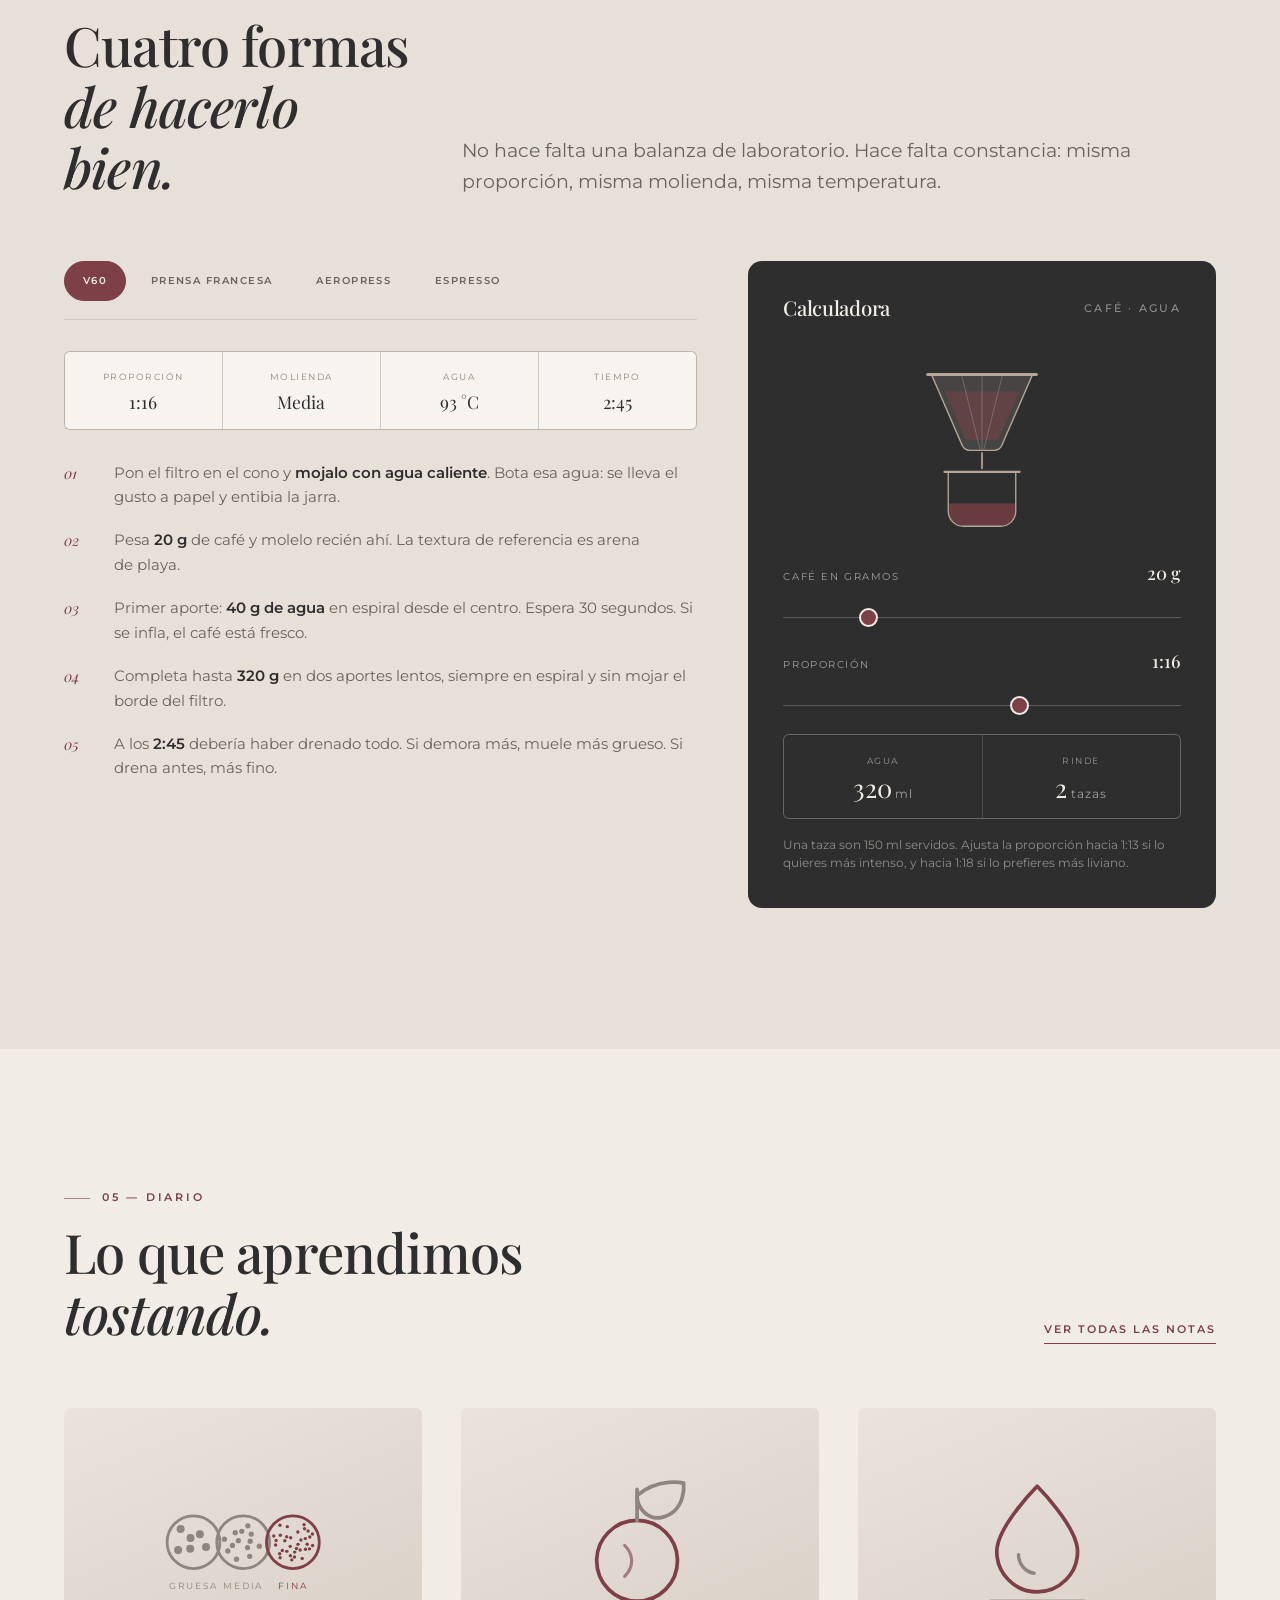
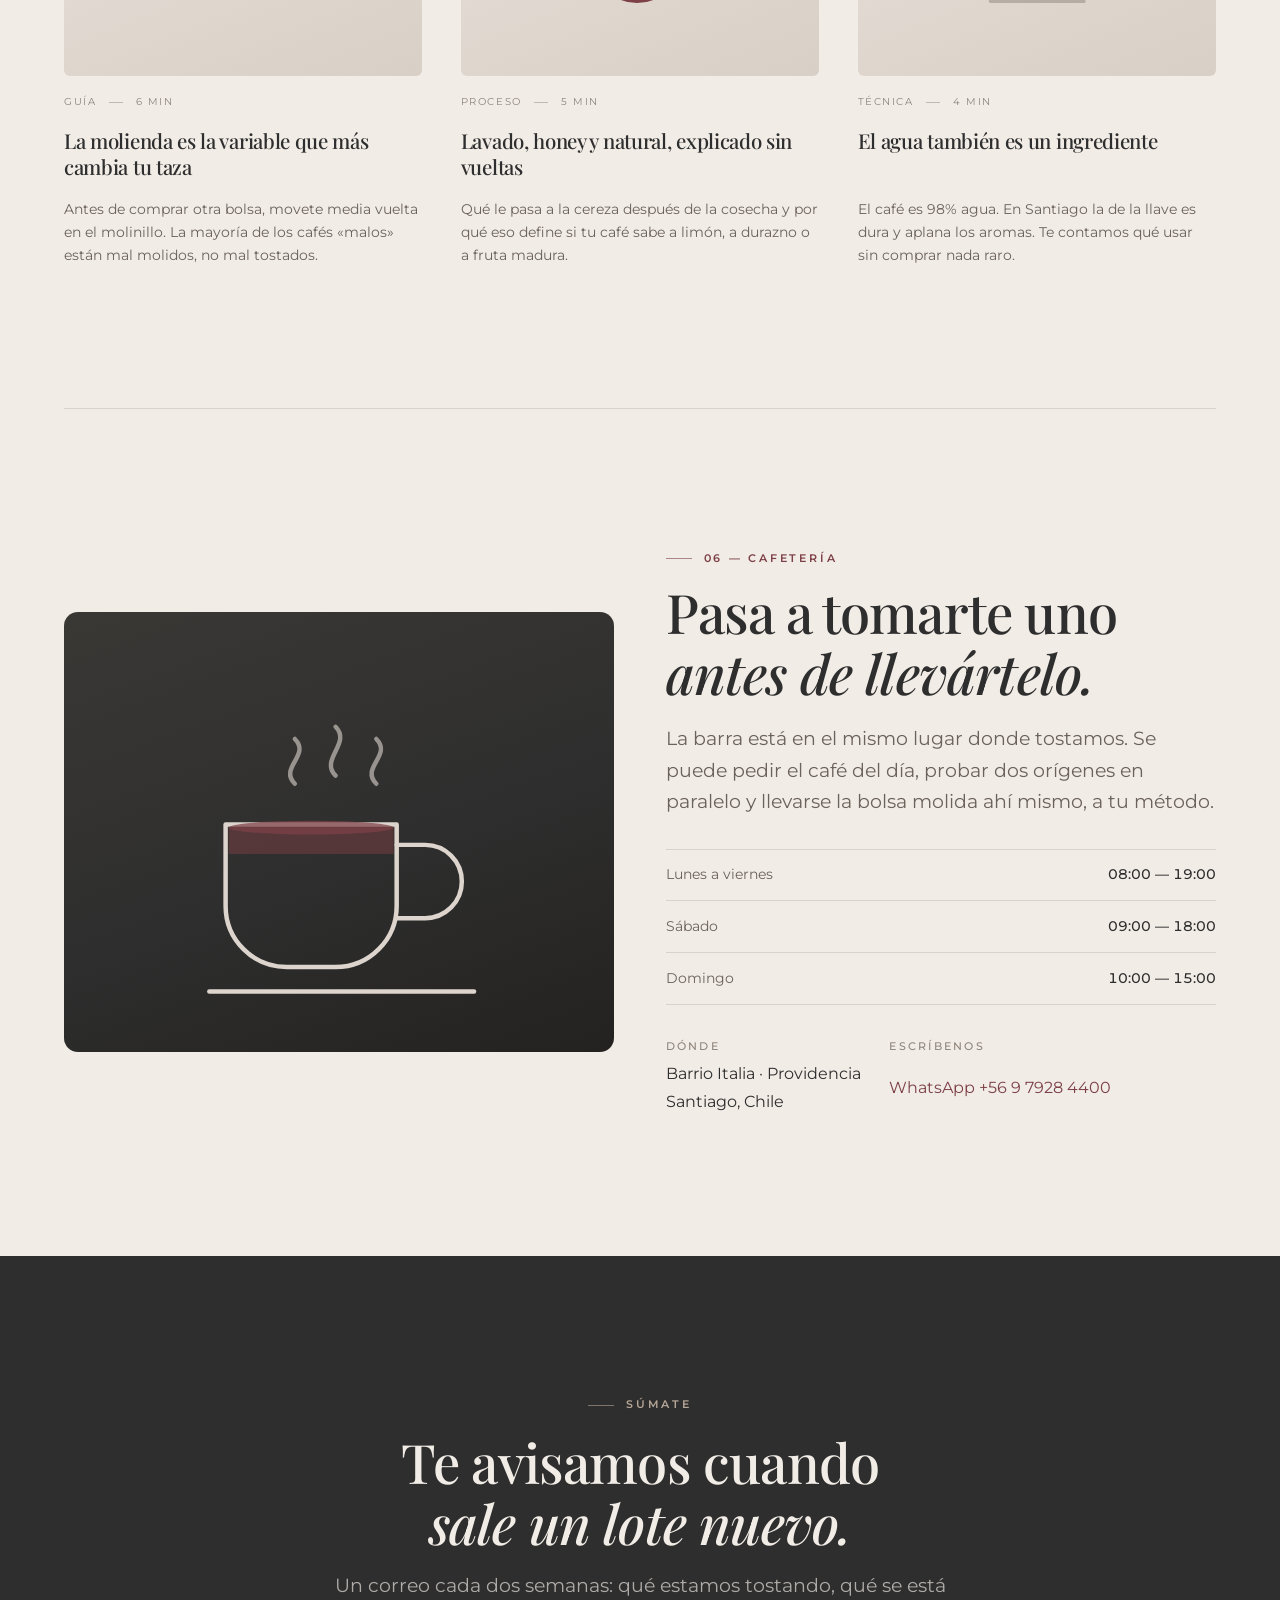
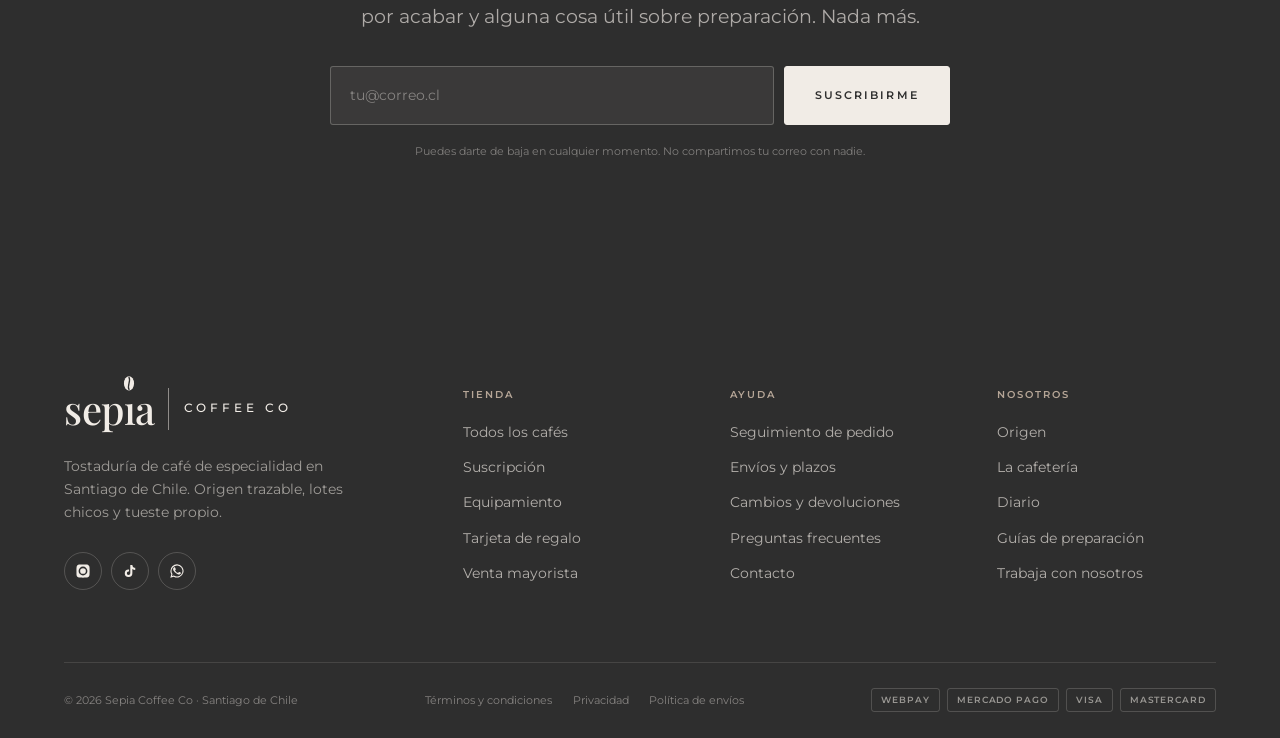
==== commit a25e96e4: "Sacar hola@sepiacoffee.cl del repositorio: esa dirección no existe Quedaba como valor por defecto de" ====
--- a/v1-editorial.html
+++ b/v1-editorial.html
@@ -844,7 +844,6 @@
 <!-- ============================================================
      DATOS A REEMPLAZAR ANTES DE PUBLICAR
      · Dirección y horario de la cafetería (sección "cafeteria")
-     · Correo de contacto: hola@sepiacoffee.cl
      · Número de WhatsApp: el enlace wa.me al final del archivo
      · Monto del envío gratis: aparece en la barra de anuncio,
        en el carrito (UMBRAL_ENVIO en el script) y en el plan Ritual
@@ -1731,7 +1730,7 @@
           </div>
           <div>
             <span class="micro">Escríbenos</span>
-            <p><a href="mailto:hola@sepiacoffee.cl">hola@sepiacoffee.cl</a></p>
+            <p><a href="https://wa.me/56979284400" target="_blank" rel="noopener">WhatsApp +56 9 7928 4400</a></p>
           </div>
         </div>
       </div>
@@ -1798,7 +1797,7 @@
           <a href="#">Envíos y plazos</a>
           <a href="#">Cambios y devoluciones</a>
           <a href="#">Preguntas frecuentes</a>
-          <a href="mailto:hola@sepiacoffee.cl">Contacto</a>
+          <a href="https://wa.me/56979284400" target="_blank" rel="noopener">Contacto</a>
         </nav>
       </div>
 
@@ -1887,7 +1886,6 @@
   "name":"Sepia Coffee Co",
   "description":"Tostaduría de café de especialidad en Santiago de Chile. Origen trazable, tueste en lotes pequeños y molienda a tu método.",
   "url":"https://sepiacoffee.cl/",
-  "email":"hola@sepiacoffee.cl",
   "servesCuisine":"Café de especialidad",
   "priceRange":"$$",
   "address":{"@type":"PostalAddress","addressLocality":"Providencia","addressRegion":"Región Metropolitana","addressCountry":"CL"},
